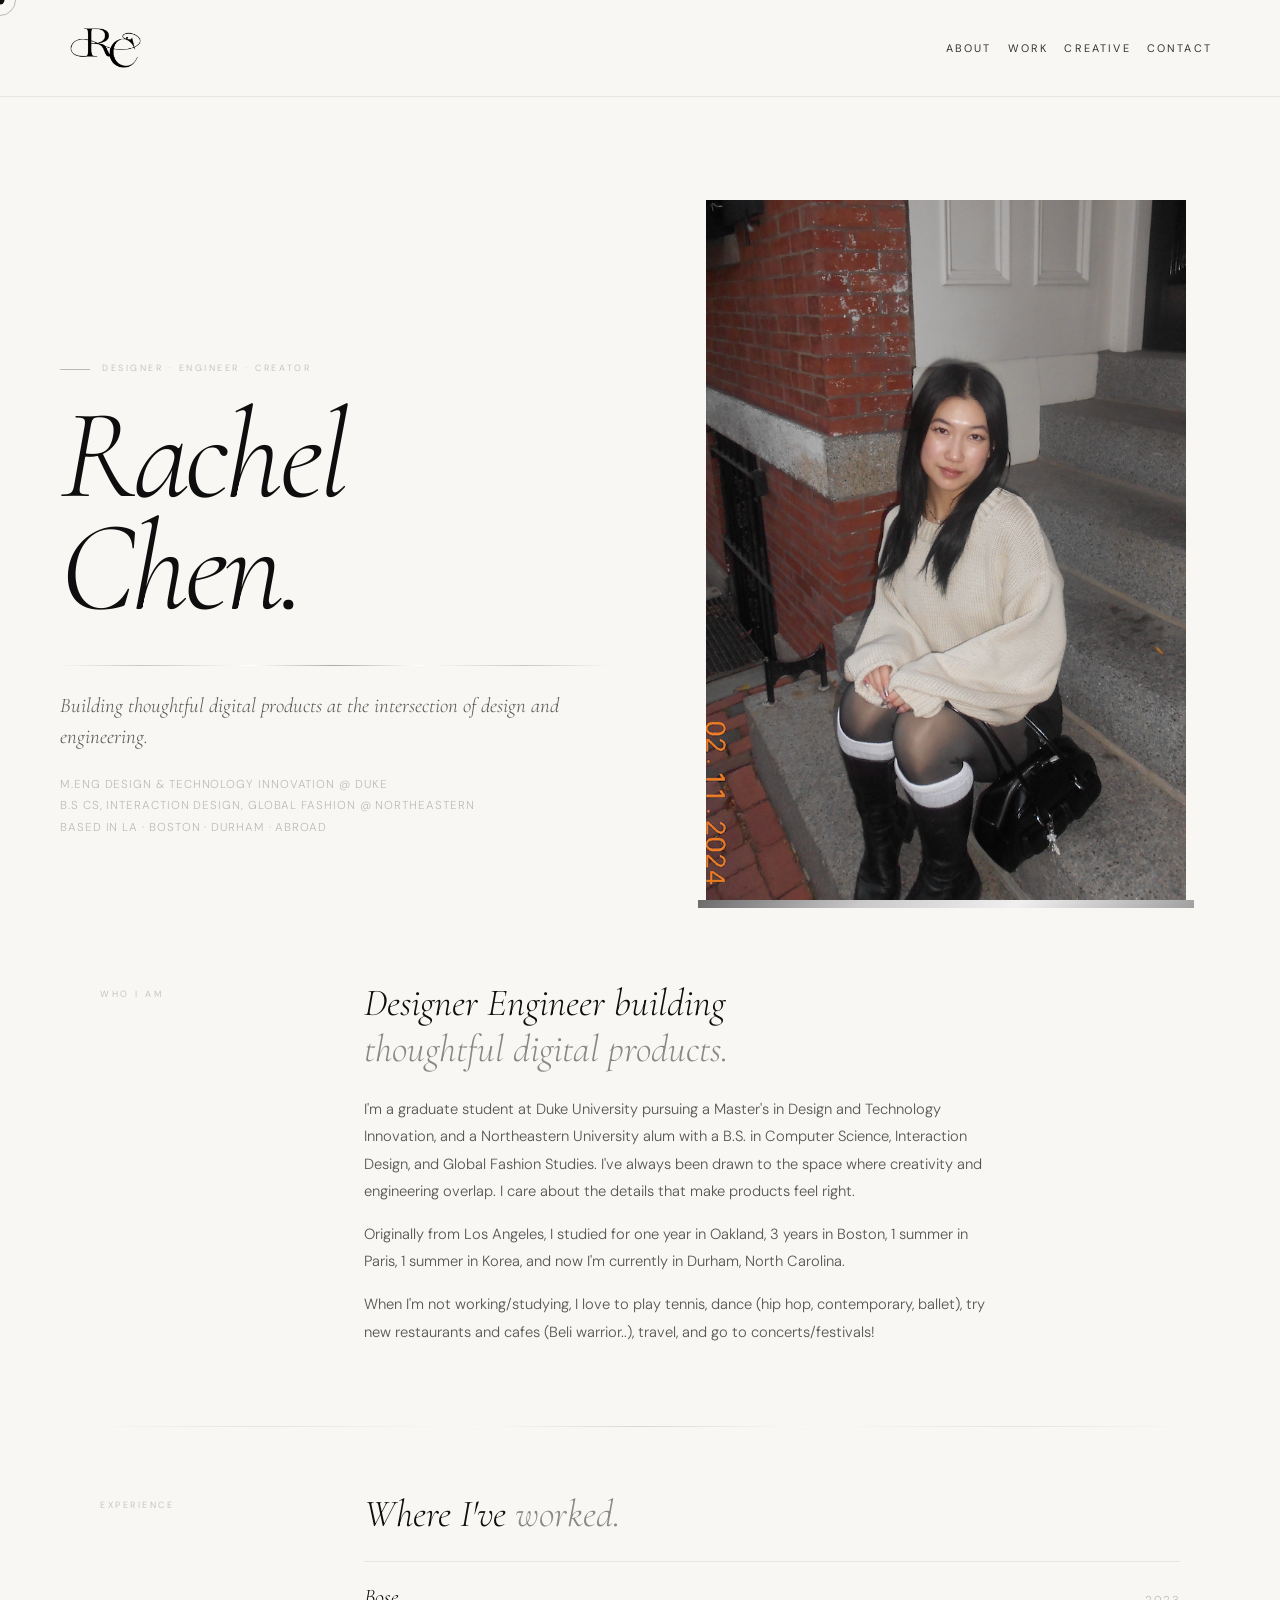
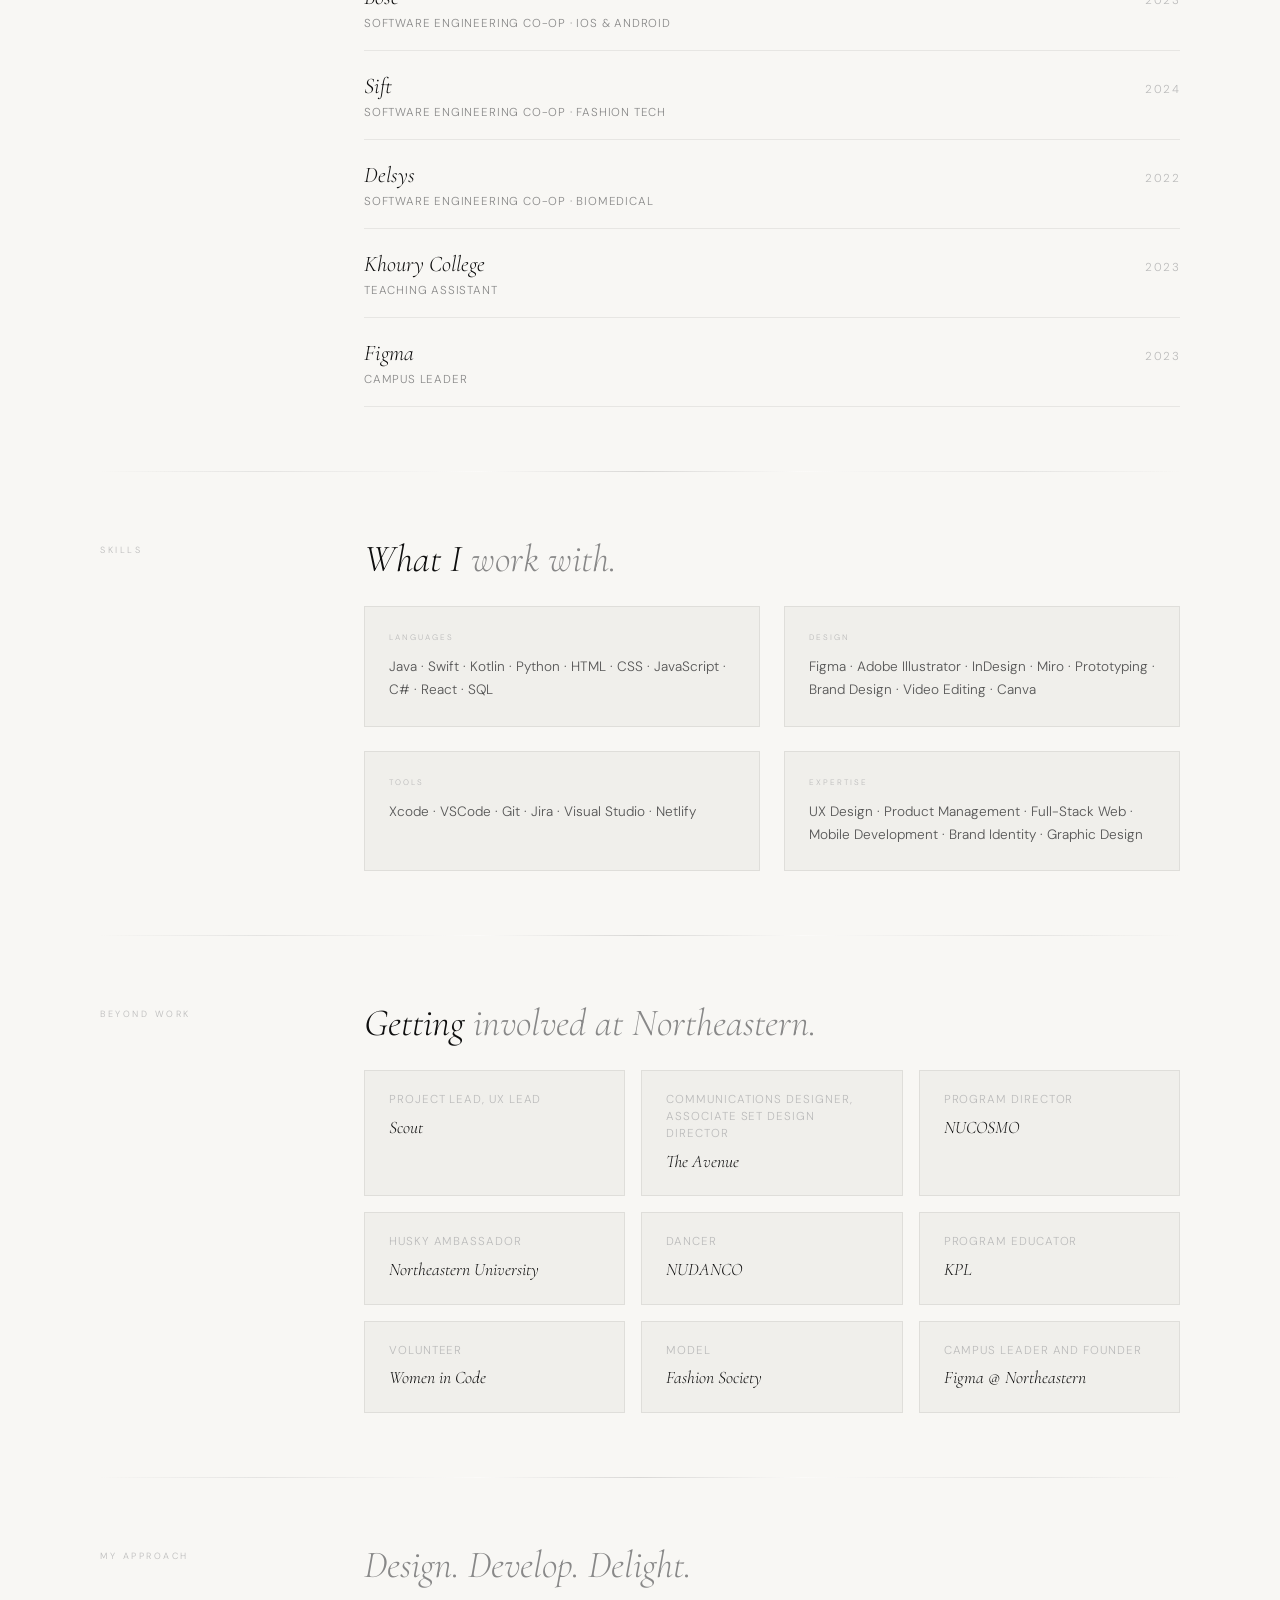
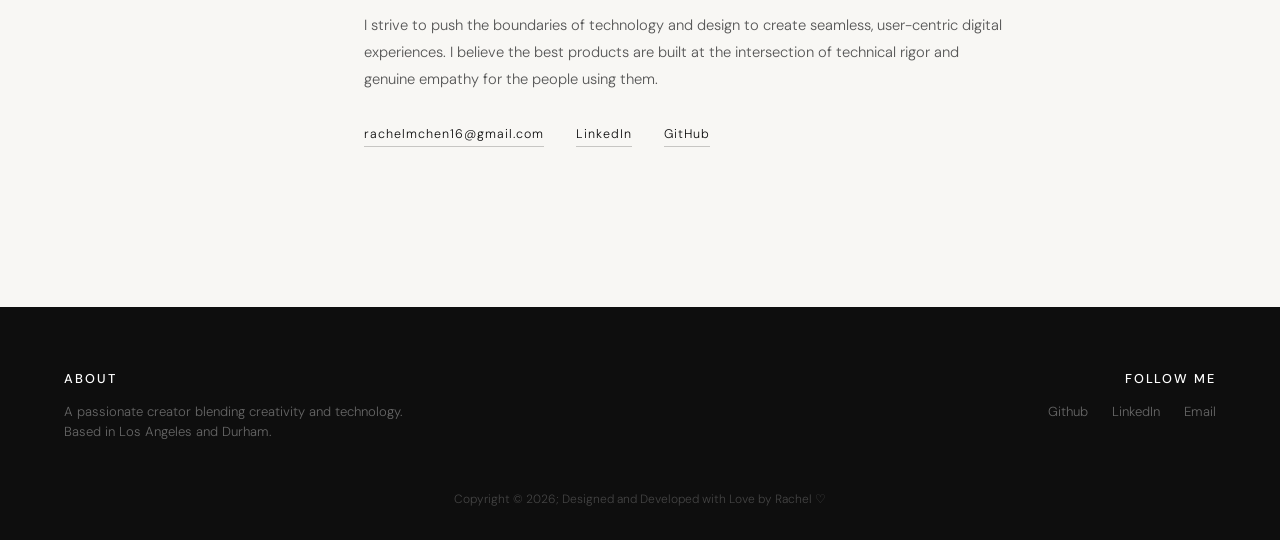
==== about.html @ 23c2a259 "portfolio rebuild - new case study pages, about, creative" ====
<!doctype html>
<html lang="en">
  <head>
    <meta charset="UTF-8" />
    <meta name="viewport" content="width=device-width, initial-scale=1.0" />
    <title>About — Rachel Chen</title>
    <link
      href="https://cdn.jsdelivr.net/npm/bootstrap@5.3.1/dist/css/bootstrap.min.css"
      rel="stylesheet"
    />
    <link rel="preconnect" href="https://fonts.googleapis.com" />
    <link rel="preconnect" href="https://fonts.gstatic.com" crossorigin />
    <link
      href="https://fonts.googleapis.com/css2?family=Cormorant+Garamond:ital,wght@0,300;0,400;0,600;1,300;1,400;1,600&family=DM+Sans:wght@200;300;400&display=swap"
      rel="stylesheet"
    />
    <link rel="stylesheet" href="about.css" />
  </head>
  <body class="about-page">
    <div class="cursor" id="cursor"></div>
    <div class="cursor-ring" id="ring"></div>

    <!-- NAV -->
    <nav class="navbar navbar-expand-lg navbar-light fixed-top" id="mainNav">
      <div class="container nav-container">
        <a class="navbar-brand" href="index.html">
          <img src="assets/LOGO.png" alt="Logo" style="height: 70px" />
        </a>
        <button
          class="navbar-toggler navbar-toggler-right"
          type="button"
          data-bs-toggle="collapse"
          data-bs-target="#navbarResponsive"
          aria-controls="navbarResponsive"
          aria-expanded="false"
          aria-label="Toggle navigation"
        >
          Menu
        </button>
        <div class="collapse navbar-collapse" id="navbarResponsive">
          <ul class="navbar-nav ms-auto">
            <li class="nav-item">
              <a class="nav-link" href="about.html">About</a>
            </li>
            <li class="nav-item">
              <a class="nav-link" href="index.html#work">Work</a>
            </li>
            <li class="nav-item">
              <a class="nav-link" href="creative.html">Creative</a>
            </li>
            <li class="nav-item">
              <a class="nav-link" href="mailto:chen.rachel1@northeastern.edu"
                >Contact</a
              >
            </li>
          </ul>
        </div>
      </div>
    </nav>

    <!-- HERO -->
    <div class="about-hero">
      <div class="about-hero-left">
        <div class="hero-eyebrow">
          <div class="hero-eyebrow-line"></div>
          <span class="hero-eyebrow-text">Designer · Engineer · Creator</span>
        </div>
        <h1 class="about-title">Rachel<br />Chen.</h1>
        <div class="hero-rule"></div>
        <p class="about-tagline">
          Building thoughtful digital products at the intersection of design and
          engineering.
        </p>
        <div class="about-meta">
          <div class="about-meta-item">
            M.Eng Design &amp; Technology Innovation @ Duke
          </div>
          <div class="about-meta-item">
            B.S CS, Interaction Design, Global Fashion @ Northeastern
          </div>
          <div class="about-meta-item">
            Based in LA · Boston · Durham · Abroad
          </div>
        </div>
      </div>

      <div class="about-hero-right">
        <div class="about-photo-wrap">
          <img src="assets/pfp.png" alt="Rachel Chen" />
          <div class="photo-chrome-frame"></div>
        </div>
      </div>
    </div>

    <!-- ABOUT CONTENT -->
    <div class="about-body">
      <!-- WHO I AM -->
      <section class="about-section" id="who">
        <div class="about-section-label">Who I Am</div>
        <div class="about-section-content">
          <h2 class="about-section-title">
            Designer Engineer building<br /><em
              >thoughtful digital products.</em
            >
          </h2>
          <div class="about-text">
            <p>
              I'm a graduate student at Duke University pursuing a Master's in
              Design and Technology Innovation, and a Northeastern University
              alum with a B.S. in Computer Science, Interaction Design, and
              Global Fashion Studies. I've always been drawn to the space
              where creativity and engineering overlap. I care about the details
              that make products feel right.
            </p>
            <p>
              Originally from Los Angeles, I studied for one year in Oakland, 3 years in Boston,
              1 summer in Paris, 1 summer in Korea, and now I'm currently in Durham, North Carolina. 
              
            </p>
              <p>
              When I'm not working/studying, I love to play tennis, dance (hip hop, contemporary, ballet), try 
              new restaurants and cafes (Beli warrior..), travel, and go to concerts/festivals! 
            </p>
          </div>
        </div>
      </section>

      <div class="about-rule"></div>

      <!-- EXPERIENCE -->
      <section class="about-section" id="experience">
        <div class="about-section-label">Experience</div>
        <div class="about-section-content">
          <h2 class="about-section-title">Where I've <em>worked.</em></h2>
          <div class="exp-list">
            <div class="exp-row">
              <div class="exp-left">
                <div class="exp-company">Bose</div>
                <div class="exp-role">
                  Software Engineering Co-op · iOS &amp; Android
                </div>
              </div>
              <div class="exp-year">2023</div>
            </div>
            <div class="exp-row">
              <div class="exp-left">
                <div class="exp-company">Sift</div>
                <div class="exp-role">
                  Software Engineering Co-op · Fashion Tech
                </div>
              </div>
              <div class="exp-year">2024</div>
            </div>
            <div class="exp-row">
              <div class="exp-left">
                <div class="exp-company">Delsys</div>
                <div class="exp-role">
                  Software Engineering Co-op · Biomedical
                </div>
              </div>
              <div class="exp-year">2022</div>
            </div>
            <div class="exp-row">
              <div class="exp-left">
                <div class="exp-company">Khoury College</div>
                <div class="exp-role">Teaching Assistant</div>
              </div>
              <div class="exp-year">2023</div>
            </div>
            <div class="exp-row">
              <div class="exp-left">
                <div class="exp-company">Figma</div>
                <div class="exp-role">Campus Leader</div>
              </div>
              <div class="exp-year">2023</div>
            </div>
          </div>
        </div>
      </section>

      <div class="about-rule"></div>

      <!-- SKILLS -->
      <section class="about-section" id="skills">
        <div class="about-section-label">Skills</div>
        <div class="about-section-content">
          <h2 class="about-section-title">What I <em>work with.</em></h2>
          <div class="skills-grid">
            <div class="skill-group">
              <div class="skill-group-label">Languages</div>
              <div class="skill-list">
                Java · Swift · Kotlin · Python · HTML · CSS · JavaScript · C# ·
                React · SQL  
              </div>
            </div>
            <div class="skill-group">
              <div class="skill-group-label">Design</div>
              <div class="skill-list">
                Figma · Adobe Illustrator · InDesign · Miro · Prototyping ·
                Brand Design · Video Editing · Canva 
              </div>
            </div>
            <div class="skill-group">
              <div class="skill-group-label">Tools</div>
              <div class="skill-list">
                Xcode · VSCode · Git · Jira · Visual Studio · Netlify
              </div>
            </div>
            <div class="skill-group">
              <div class="skill-group-label">Expertise</div>
              <div class="skill-list">
                UX Design · Product Management · Full-Stack Web · Mobile
                Development · Brand Identity · Graphic Design
              </div>
            </div>
          </div>
        </div>
      </section>

      <div class="about-rule"></div>

      <!-- INVOLVEMENT -->
      <section class="about-section" id="involvement">
        <div class="about-section-label">Beyond Work</div>
        <div class="about-section-content">
          <h2 class="about-section-title">Getting <em>involved at Northeastern.</em></h2>
          <div class="involvement-grid">
            <div class="involvement-item">
              <div class="involvement-role">Project Lead, UX Lead</div>
              <div class="involvement-org">Scout</div>
            </div>
            <div class="involvement-item">
              <div class="involvement-role">Communications Designer, Associate Set Design Director</div>
              <div class="involvement-org">The Avenue</div>
            </div>
            <div class="involvement-item">
              <div class="involvement-role">Program Director</div>
              <div class="involvement-org">NUCOSMO</div>
            </div>
            <div class="involvement-item">
              <div class="involvement-role">Husky Ambassador</div>
              <div class="involvement-org">Northeastern University</div>
            </div>
            <div class="involvement-item">
              <div class="involvement-role">Dancer</div>
              <div class="involvement-org">NUDANCO</div>
            </div>
            <div class="involvement-item">
              <div class="involvement-role">Program Educator</div>
              <div class="involvement-org">KPL</div>
            </div>
            <div class="involvement-item">
              <div class="involvement-role">Volunteer</div>
              <div class="involvement-org">Women in Code</div>
            </div>
             <div class="involvement-item">
              <div class="involvement-role">Model</div>
              <div class="involvement-org">Fashion Society</div>
            </div>
            <div class="involvement-item">
              <div class="involvement-role">Campus Leader and Founder</div>
              <div class="involvement-org">Figma @ Northeastern </div>
            </div>
             </div>
             
        </div>
      </section>

      <div class="about-rule"></div>

      <!-- APPROACH -->
      <section class="about-section" id="approach">
        <div class="about-section-label">My Approach</div>
        <div class="about-section-content">
          <h2 class="about-section-title">
            <em>Design. Develop. Delight.</em>
          </h2>
          <div class="about-text">
            <p>
              I strive to push the boundaries of technology and design to create
              seamless, user-centric digital experiences. I believe the best
              products are built at the intersection of technical rigor and
              genuine empathy for the people using them.
            </p>
          </div>
          <div class="contact-strip">
            <a href="rachelmchen16@gmail.com" class="contact-link"
              >rachelmchen16@gmail.com</a
            >
            <a
              href="https://www.linkedin.com/in/rachelchen1016/"
              target="_blank"
              class="contact-link"
              >LinkedIn</a
            >
            <a
              href="https://github.com/rachhel"
              target="_blank"
              class="contact-link"
              >GitHub</a
            >
          </div>
        </div>
      </section>
    </div>

    <!-- FOOTER -->
    <footer
      style="
        background: #0e0e0e;
        color: #ccc;
        font-size: 0.88rem;
        padding: 2rem 0;
      "
    >
      <div style="max-width: 100%; padding: 0 4rem">
        <div
          style="
            display: flex;
            justify-content: space-between;
            align-items: flex-start;
            flex-wrap: wrap;
            gap: 2rem;
            padding-top: 2rem;
          "
        >
          <div>
            <h5
              style="
                color: #fff;
                font-size: 0.8rem;
                letter-spacing: 0.15em;
                text-transform: uppercase;
                margin-bottom: 1rem;
                font-family: &quot;DM Sans&quot;, sans-serif;
              "
            >
              About
            </h5>
            <p
              style="
                font-size: 0.82rem;
                color: #666;
                font-family: &quot;DM Sans&quot;, sans-serif;
                font-weight: 300;
              "
            >
              A passionate creator blending creativity and technology.<br />Based
              in Los Angeles and Durham.
            </p>
          </div>
          <div style="text-align: right">
            <h5
              style="
                color: #fff;
                font-size: 0.8rem;
                letter-spacing: 0.15em;
                text-transform: uppercase;
                margin-bottom: 1rem;
                font-family: &quot;DM Sans&quot;, sans-serif;
              "
            >
              Follow Me
            </h5>
            <div style="display: flex; gap: 1.5rem; justify-content: flex-end">
              <a
                href="https://github.com/rachhel"
                target="_blank"
                style="
                  color: #666;
                  text-decoration: none;
                  font-size: 0.82rem;
                  font-family: &quot;DM Sans&quot;, sans-serif;
                "
                onmouseover="this.style.color = '#ddd'"
                onmouseout="this.style.color = '#666'"
                >Github</a
              >
              <a
                href="https://www.linkedin.com/in/rachelchen1016/"
                target="_blank"
                style="
                  color: #666;
                  text-decoration: none;
                  font-size: 0.82rem;
                  font-family: &quot;DM Sans&quot;, sans-serif;
                "
                onmouseover="this.style.color = '#ddd'"
                onmouseout="this.style.color = '#666'"
                >LinkedIn</a
              >
              <a
                href="mailto:rachelmchen16@gmail.com"
                style="
                  color: #666;
                  text-decoration: none;
                  font-size: 0.82rem;
                  font-family: &quot;DM Sans&quot;, sans-serif;
                "
                onmouseover="this.style.color = '#ddd'"
                onmouseout="this.style.color = '#666'"
                >Email</a
              >
            </div>
          </div>
        </div>
        <div
          style="
            text-align: center;
            margin-top: 2rem;
            font-size: 0.75rem;
            color: #444;
            font-family: &quot;DM Sans&quot;, sans-serif;
          "
        >
          Copyright &copy; 2026; Designed and Developed with Love by Rachel ♡
        </div>
      </div>
    </footer>

    <script src="https://cdn.jsdelivr.net/npm/bootstrap@5.3.1/dist/js/bootstrap.bundle.min.js"></script>
    <script>
      const cursor = document.getElementById("cursor");
      const ring = document.getElementById("ring");
      let mx = 0,
        my = 0,
        rx = 0,
        ry = 0;
      document.addEventListener("mousemove", (e) => {
        mx = e.clientX;
        my = e.clientY;
        cursor.style.left = mx + "px";
        cursor.style.top = my + "px";
      });
      (function loop() {
        rx += (mx - rx) * 0.1;
        ry += (my - ry) * 0.1;
        ring.style.left = rx + "px";
        ring.style.top = ry + "px";
        requestAnimationFrame(loop);
      })();
    </script>
  </body>
</html>
---- about.css ----
/* ── BASE ── */
* { cursor: none; }

body.about-page {
  overflow-x: clip;
  overflow-y: auto;
  margin: 0; padding: 0;
  background: #f8f7f4;
  font-family: 'DM Sans', sans-serif;
  font-weight: 300;
  color: #0e0e0e;
}

:root {
  --bg: #f8f7f4;
  --bg-dark: #f0efeb;
  --ink: #0e0e0e;
  --muted: #888;
  --light: #bbb;
  --chrome: linear-gradient(90deg, transparent, #c8c8c8 15%, #fff 35%, #aaa 50%, #fff 65%, #c8c8c8 85%, transparent);
}

.cursor { position:fixed; width:9px; height:9px; border-radius:50%; background:#0e0e0e; pointer-events:none; z-index:9999; transform:translate(-50%,-50%); transition:width .2s,height .2s; }
.cursor-ring { position:fixed; width:32px; height:32px; border-radius:50%; border:1px solid rgba(0,0,0,0.25); pointer-events:none; z-index:9998; transform:translate(-50%,-50%); transition:width .3s,height .3s; }

/* navbar */
.navbar { position:fixed; top:0; width:100%; z-index:1030; background:rgba(248,247,244,0.94); backdrop-filter:blur(10px); -webkit-backdrop-filter:blur(10px); border-bottom:0.5px solid rgba(0,0,0,0.07); box-shadow:none; }
.navbar-brand img { height:70px; transition:transform 0.3s; }
.navbar-brand:hover img { transform:scale(1.04); }
.navbar-nav .nav-link { font-family:'DM Sans',sans-serif; font-size:0.68rem; font-weight:400; color:#333; padding:0.5rem 1.4rem; text-transform:uppercase; letter-spacing:0.2em; transition:color 0.3s; border-bottom:none !important; }
.navbar-nav .nav-link:hover { color:#888; }
.navbar-toggler { border:none; }
.nav-container { max-width:100% !important; padding-left:60px !important; padding-right:60px !important; }

/* ── HERO ── */
.about-hero {
  min-height: 100vh;
  display: grid;
  grid-template-columns: 1fr 1fr;
  align-items: end;
  padding: 120px 60px 0;
  background: var(--bg);
  gap: 4rem;
}

.about-hero-left {
  display: flex;
  flex-direction: column;
  justify-content: flex-end;
  padding-bottom: 4rem;
}

.hero-eyebrow { display:flex; align-items:center; gap:12px; margin-bottom:1.5rem; }
.hero-eyebrow-line { width:30px; height:0.5px; background:var(--light); }
.hero-eyebrow-text { font-size:9px; letter-spacing:0.28em; text-transform:uppercase; color:var(--light); }

.about-title {
  font-family: 'Cormorant Garamond', serif;
  font-size: clamp(4rem, 10vw, 9rem);
  font-weight: 300;
  font-style: italic;
  letter-spacing: -0.03em;
  line-height: 0.88;
  color: #0e0e0e;
  margin-bottom: 0;
}

.hero-rule { height:1px; background:var(--chrome); margin:2.5rem 0 1.5rem; }

.about-tagline {
  font-family: 'Cormorant Garamond', serif;
  font-size: clamp(1rem, 1.8vw, 1.3rem);
  font-style: italic;
  font-weight: 300;
  color: #555;
  line-height: 1.5;
  margin-bottom: 1.5rem;
}

.about-meta { display:flex; flex-direction:column; gap:4px; }
.about-meta-item { font-size:0.72rem; letter-spacing:0.08em; text-transform:uppercase; color:var(--light); }

/* photo */
.about-hero-right {
  display: flex;
  align-items: flex-end;
  justify-content: center;
  padding-bottom: 0;
}

.about-photo-wrap {
  position: relative;
  display: inline-block;
}

.about-photo-wrap img {
  width: 100%;
  max-width: 480px;
  height: auto;
  display: block;
  filter: grayscale(15%) contrast(1.02);
}

/* chrome frame around photo */
.photo-chrome-frame {
  position: absolute;
  inset: -8px;
  background: linear-gradient(135deg, #d0d0d0 0%, #f8f8f8 18%, #909090 30%, #e8e8e8 45%, #686868 58%, #c8c8c8 72%, #f0f0f0 85%, #a0a0a0 100%);
  z-index: -1;
}

/* ── BODY ── */
.about-body {
  padding: 5rem 60px 6rem;
  max-width: 1200px;
  margin: 0 auto;
}

.about-section {
  display: grid;
  grid-template-columns: 200px 1fr;
  gap: 4rem;
  margin-bottom: 4rem;
  align-items: start;
}

.about-section-label {
  font-size: 9px;
  letter-spacing: 0.28em;
  text-transform: uppercase;
  color: var(--light);
  padding-top: 0.5rem;
  position: sticky;
  top: 90px;
}

.about-section-title {
  font-family: 'Cormorant Garamond', serif;
  font-size: clamp(1.8rem, 3vw, 2.6rem);
  font-weight: 300;
  font-style: italic;
  color: var(--ink);
  line-height: 1.2;
  margin-bottom: 1.5rem;
}
.about-section-title em { color: #888; font-style: italic; }

.about-text { font-size:0.92rem; line-height:1.85; color:#555; max-width:640px; }
.about-text p + p { margin-top:1rem; }

.about-rule {
  height: 1px;
  background: var(--chrome);
  margin: 0 0 4rem;
  opacity: 0.4;
}

/* experience list */
.exp-list { display:flex; flex-direction:column; gap:0; }
.exp-row {
  display: flex;
  justify-content: space-between;
  align-items: baseline;
  padding: 1.1rem 0;
  border-bottom: 0.5px solid rgba(0,0,0,0.07);
}
.exp-row:first-child { border-top: 0.5px solid rgba(0,0,0,0.07); }
.exp-company {
  font-family: 'Cormorant Garamond', serif;
  font-size: 1.4rem;
  font-style: italic;
  font-weight: 300;
  color: var(--ink);
}
.exp-role { font-size:0.72rem; letter-spacing:0.07em; color:var(--muted); margin-top:2px; text-transform:uppercase; }
.exp-year { font-size:0.72rem; letter-spacing:0.12em; color:var(--light); }

/* skills */
.skills-grid { display:grid; grid-template-columns:1fr 1fr; gap:1.5rem; }
.skill-group { padding:1.5rem; background:var(--bg-dark); border:0.5px solid rgba(0,0,0,0.07); }
.skill-group-label { font-size:8px; letter-spacing:0.25em; text-transform:uppercase; color:var(--light); margin-bottom:0.75rem; }
.skill-list { font-size:0.85rem; color:#555; line-height:1.7; }

/* involvement */
.involvement-grid { display:grid; grid-template-columns:repeat(3,1fr); gap:1rem; }
.involvement-item { padding:1.25rem 1.5rem; background:var(--bg-dark); border:0.5px solid rgba(0,0,0,0.07); }
.involvement-role { font-size:0.72rem; letter-spacing:0.08em; text-transform:uppercase; color:var(--light); margin-bottom:0.4rem; }
.involvement-org { font-family:'Cormorant Garamond',serif; font-size:1.1rem; font-style:italic; color:var(--ink); }

/* contact strip */
.contact-strip { display:flex; gap:2rem; margin-top:2rem; flex-wrap:wrap; }
.contact-link { font-size:0.78rem; letter-spacing:0.08em; color:var(--ink); text-decoration:none; border-bottom:0.5px solid rgba(0,0,0,0.2); padding-bottom:2px; transition:border-color 0.2s, color 0.2s; }
.contact-link:hover { border-color:var(--ink); }

/* responsive */
@media (max-width: 768px) {
  .about-hero { grid-template-columns:1fr; padding:100px 24px 0; }
  .about-hero-right { display:none; }
  .about-body { padding:3rem 24px 4rem; }
  .about-section { grid-template-columns:1fr; gap:1.5rem; }
  .about-section-label { position:static; }
  .skills-grid { grid-template-columns:1fr; }
  .involvement-grid { grid-template-columns:1fr 1fr; }
}
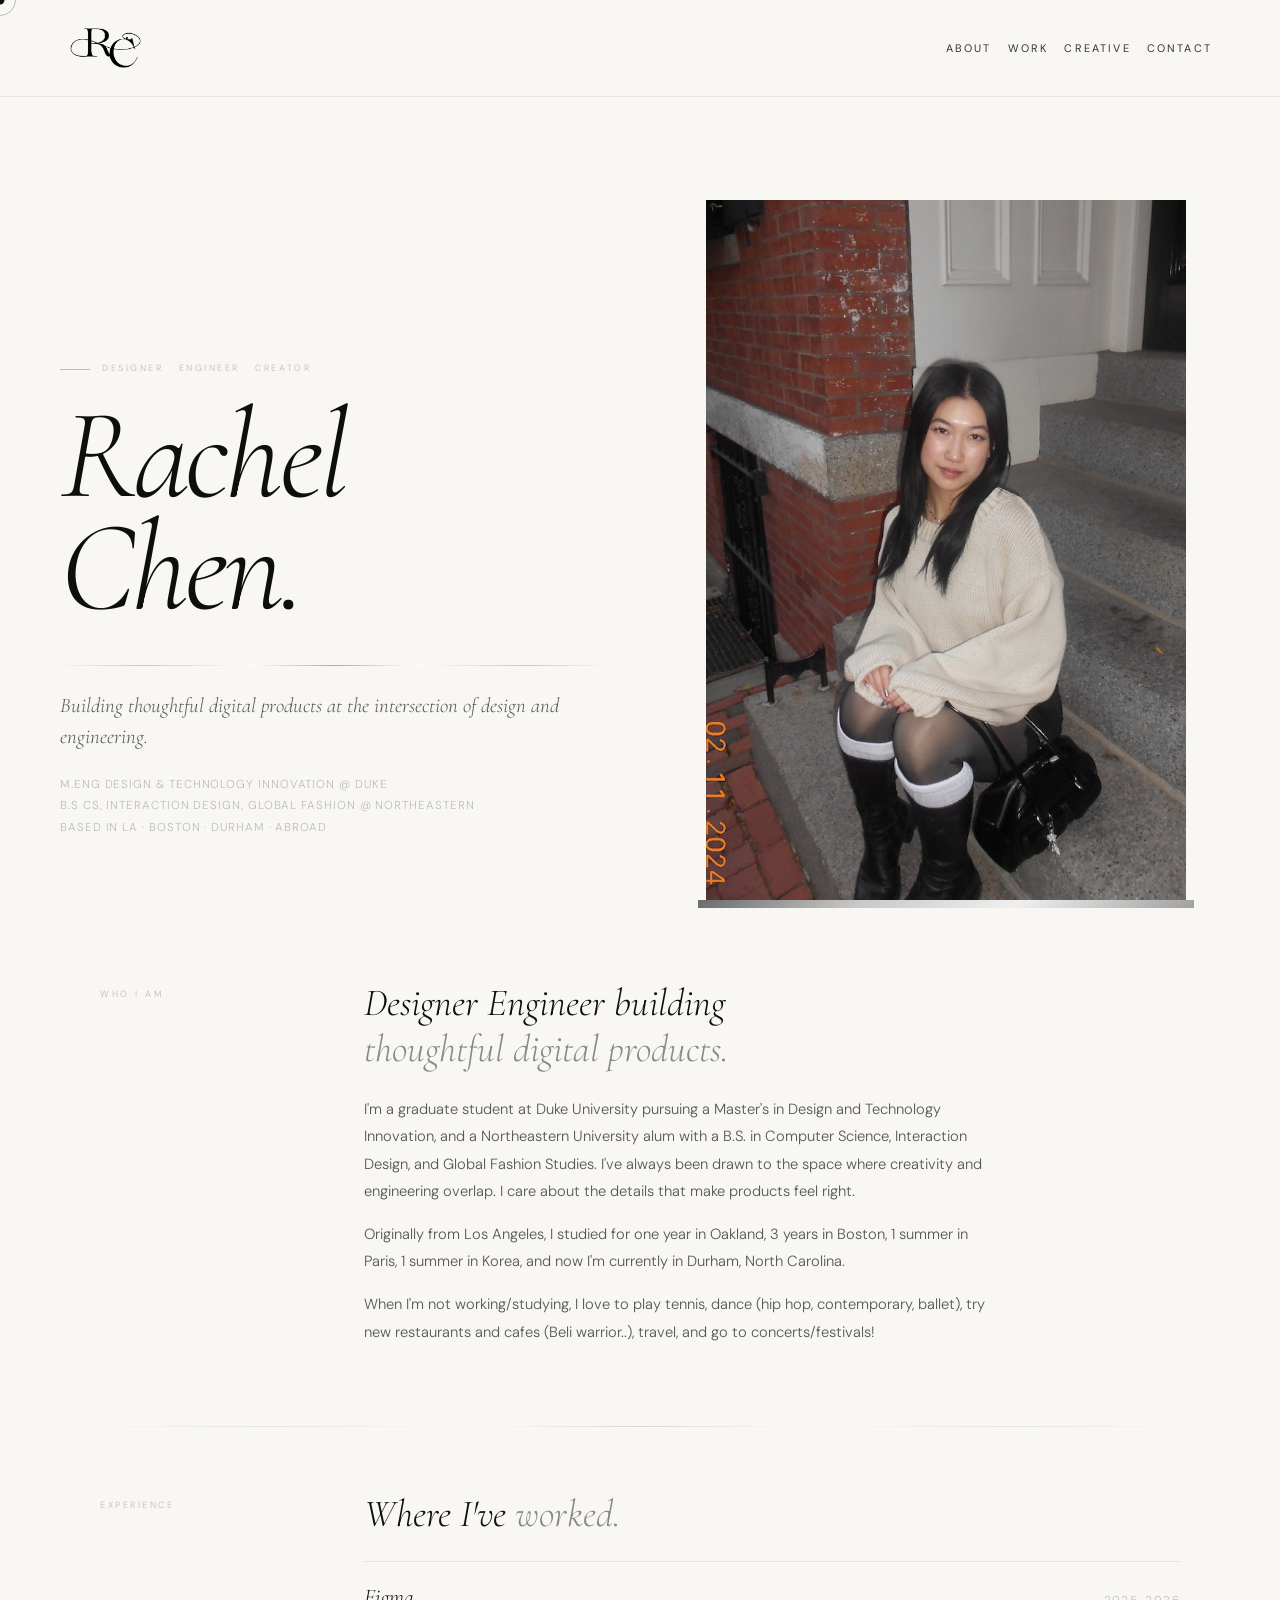
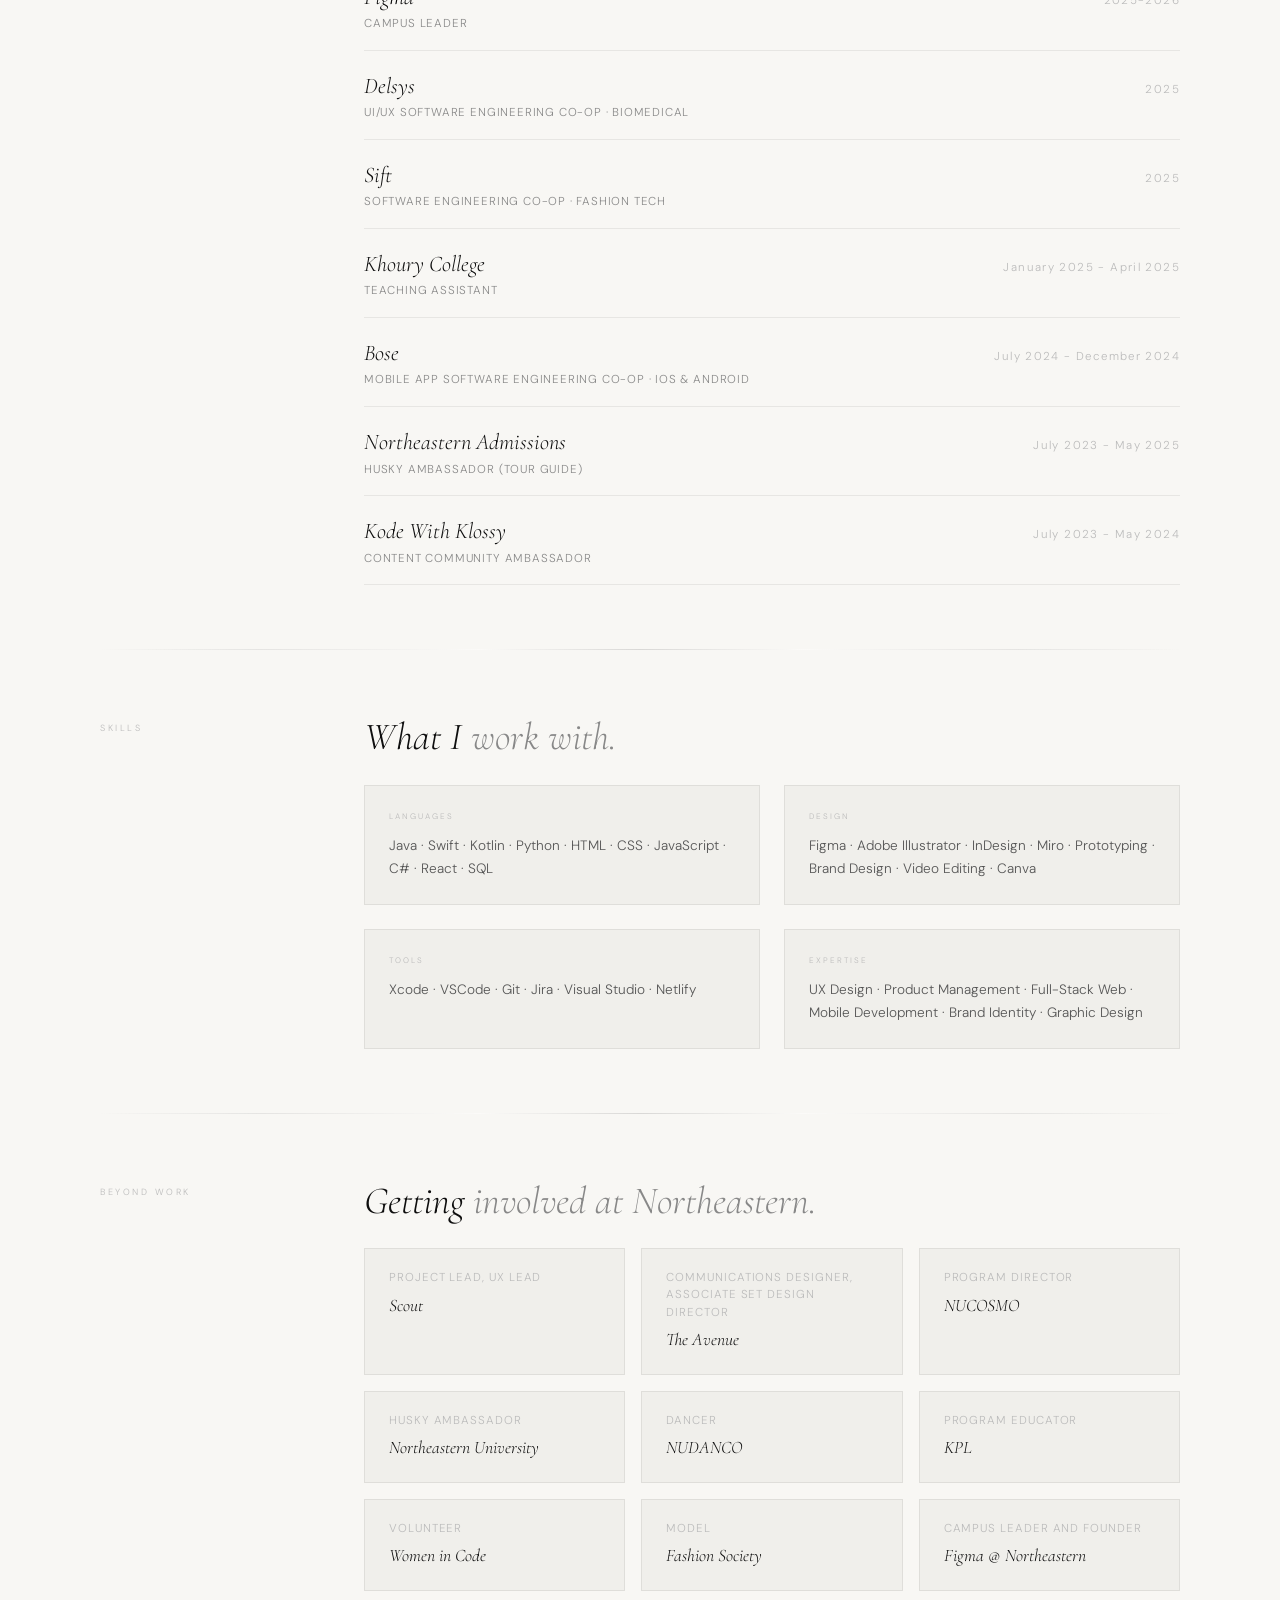
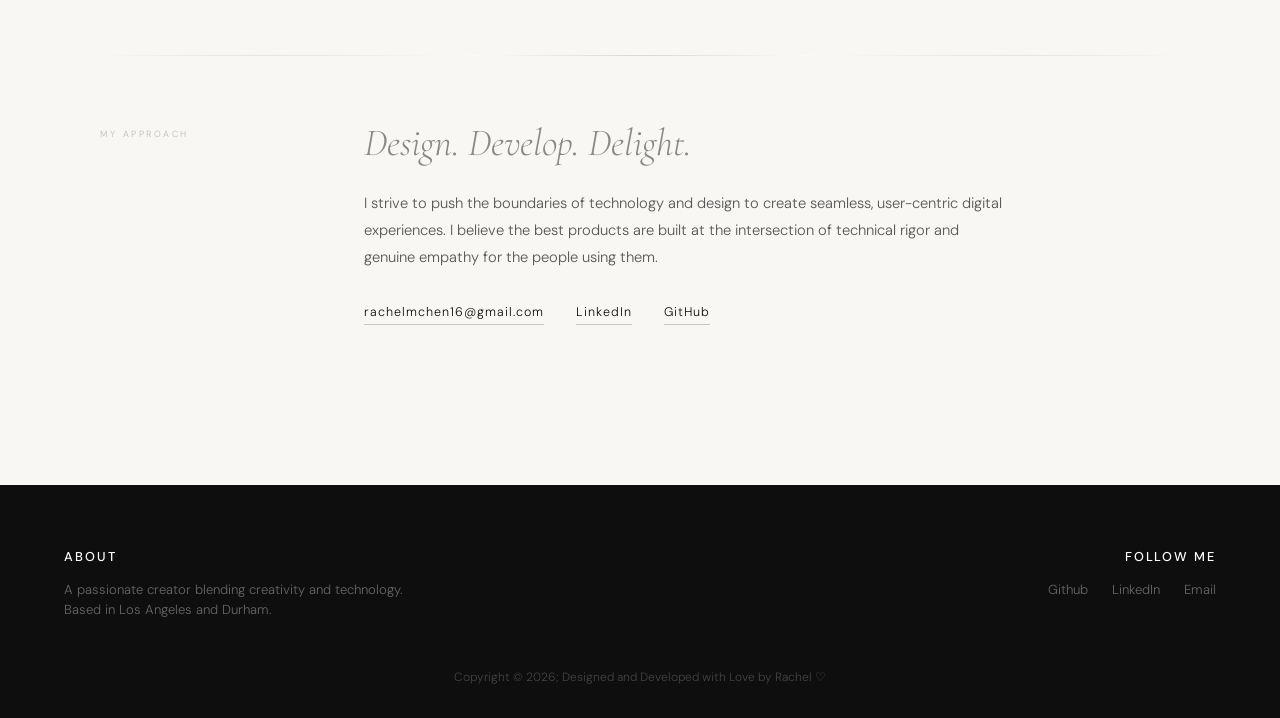
==== commit 3a341eed: "adding to about" ====
--- a/about.html
+++ b/about.html
@@ -15,7 +15,8 @@
       rel="stylesheet"
     />
     <link rel="stylesheet" href="about.css" />
-  </head>
+    <script src="https://cdn.databuddy.cc/databuddy.js" data-client-id="a6add130-9444-4508-9e3d-d8cf5b29bb50" data-track-web-vitals="true" data-track-errors="true" crossorigin="anonymous" async></script>
+</head>
   <body class="about-page">
     <div class="cursor" id="cursor"></div>
     <div class="cursor-ring" id="ring"></div>
@@ -133,14 +134,21 @@
         <div class="about-section-content">
           <h2 class="about-section-title">Where I've <em>worked.</em></h2>
           <div class="exp-list">
-            <div class="exp-row">
-              <div class="exp-left">
-                <div class="exp-company">Bose</div>
+               <div class="exp-row">
+              <div class="exp-left">
+                <div class="exp-company">Figma</div>
+                <div class="exp-role">Campus Leader</div>
+              </div>
+              <div class="exp-year">2025-2026</div>
+            </div>
+              <div class="exp-row">
+              <div class="exp-left">
+                <div class="exp-company">Delsys</div>
                 <div class="exp-role">
-                  Software Engineering Co-op · iOS &amp; Android
+                  UI/UX Software Engineering Co-op · Biomedical
                 </div>
               </div>
-              <div class="exp-year">2023</div>
+              <div class="exp-year">2025</div>
             </div>
             <div class="exp-row">
               <div class="exp-left">
@@ -149,31 +157,44 @@
                   Software Engineering Co-op · Fashion Tech
                 </div>
               </div>
-              <div class="exp-year">2024</div>
-            </div>
-            <div class="exp-row">
-              <div class="exp-left">
-                <div class="exp-company">Delsys</div>
-                <div class="exp-role">
-                  Software Engineering Co-op · Biomedical
-                </div>
-              </div>
-              <div class="exp-year">2022</div>
-            </div>
+              <div class="exp-year">2025</div>
+            </div>
+          
             <div class="exp-row">
               <div class="exp-left">
                 <div class="exp-company">Khoury College</div>
                 <div class="exp-role">Teaching Assistant</div>
               </div>
-              <div class="exp-year">2023</div>
-            </div>
-            <div class="exp-row">
-              <div class="exp-left">
-                <div class="exp-company">Figma</div>
-                <div class="exp-role">Campus Leader</div>
-              </div>
-              <div class="exp-year">2023</div>
-            </div>
+              <div class="exp-year">January 2025 - April 2025</div>
+            </div>
+             <div class="exp-row">
+              <div class="exp-left">
+                <div class="exp-company">Bose</div>
+                <div class="exp-role">
+                  Mobile App Software Engineering Co-op · iOS &amp; Android
+                </div>
+              </div>
+              <div class="exp-year"> July 2024 - December 2024</div>
+            </div>
+              <div class="exp-row">
+              <div class="exp-left">
+                <div class="exp-company">Northeastern Admissions</div>
+                <div class="exp-role">
+                  Husky Ambassador (Tour Guide) 
+                </div>
+              </div>
+              <div class="exp-year"> July 2023 - May 2025</div>
+            </div>
+             <div class="exp-row">
+              <div class="exp-left">
+                <div class="exp-company">Kode With Klossy</div>
+                <div class="exp-role">
+                  Content Community Ambassador 
+                </div>
+              </div>
+              <div class="exp-year"> July 2023 - May 2024</div>
+            </div>
+         
           </div>
         </div>
       </section>
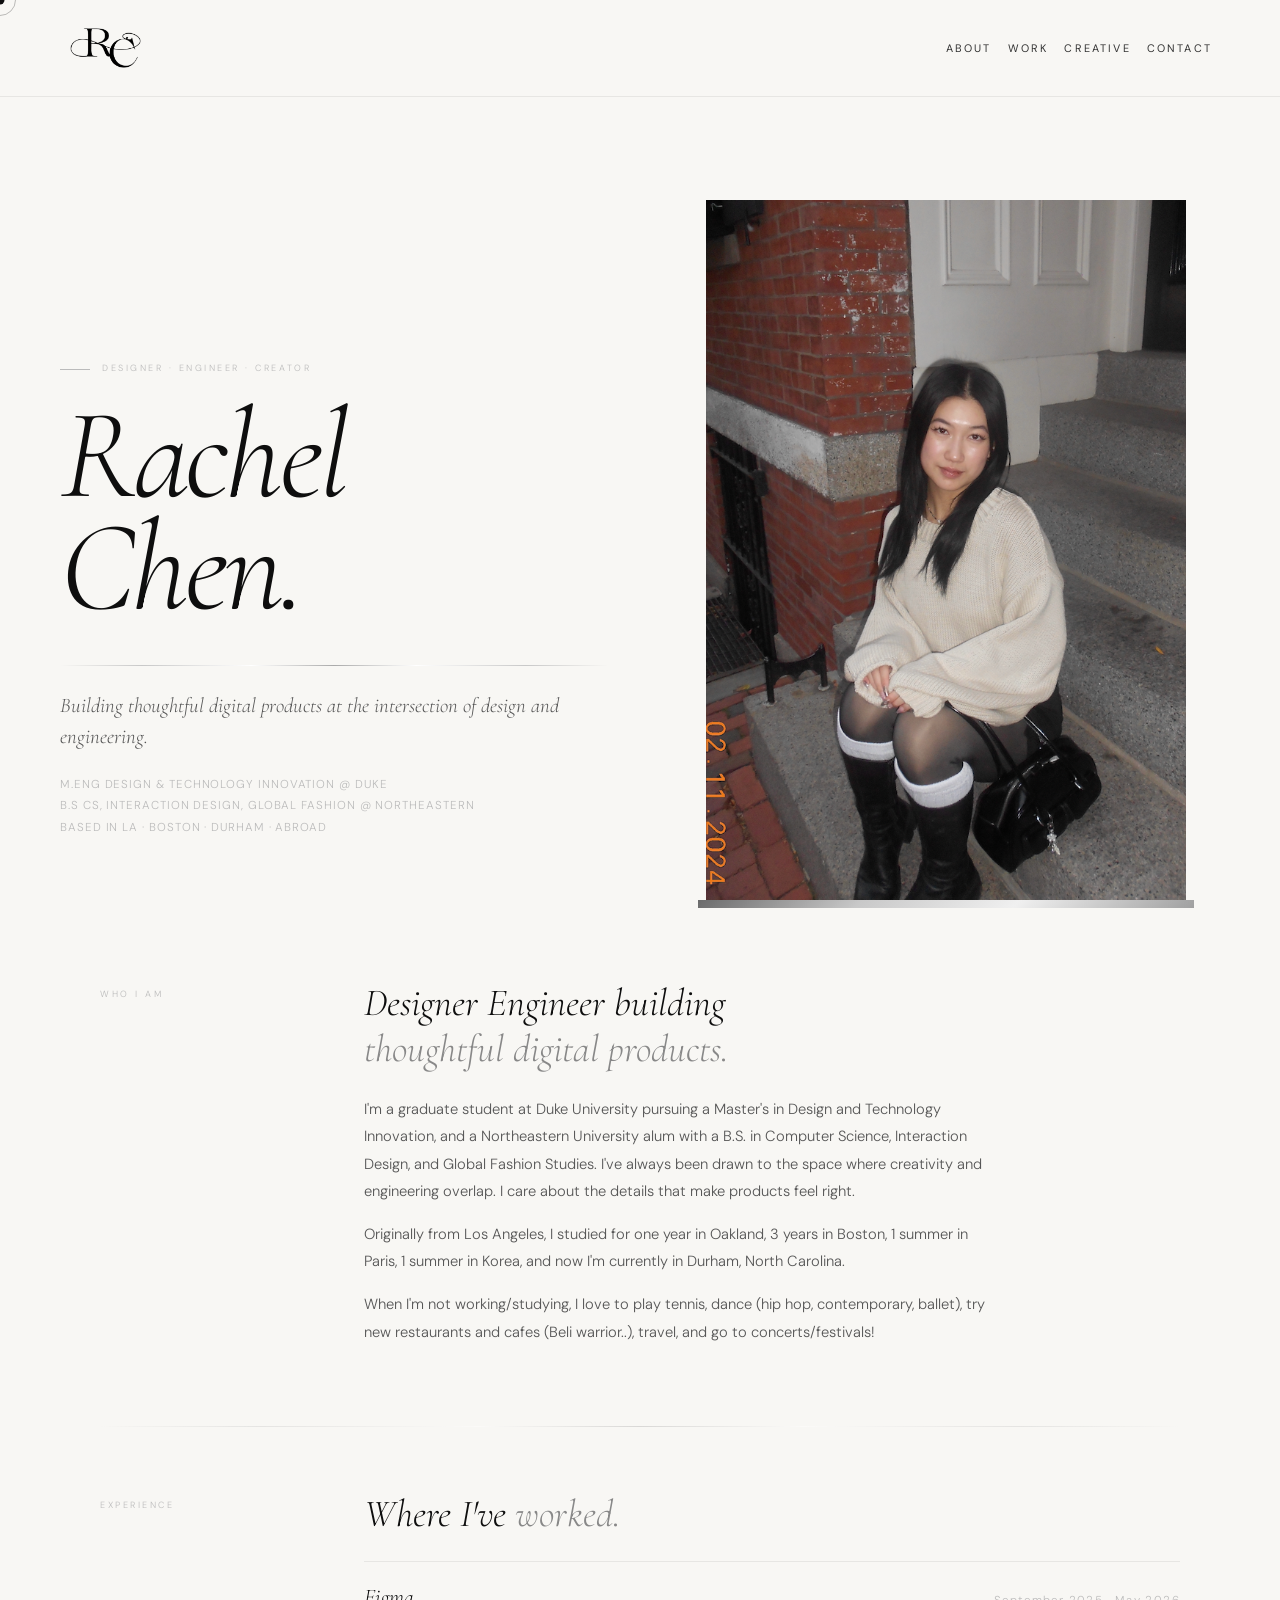
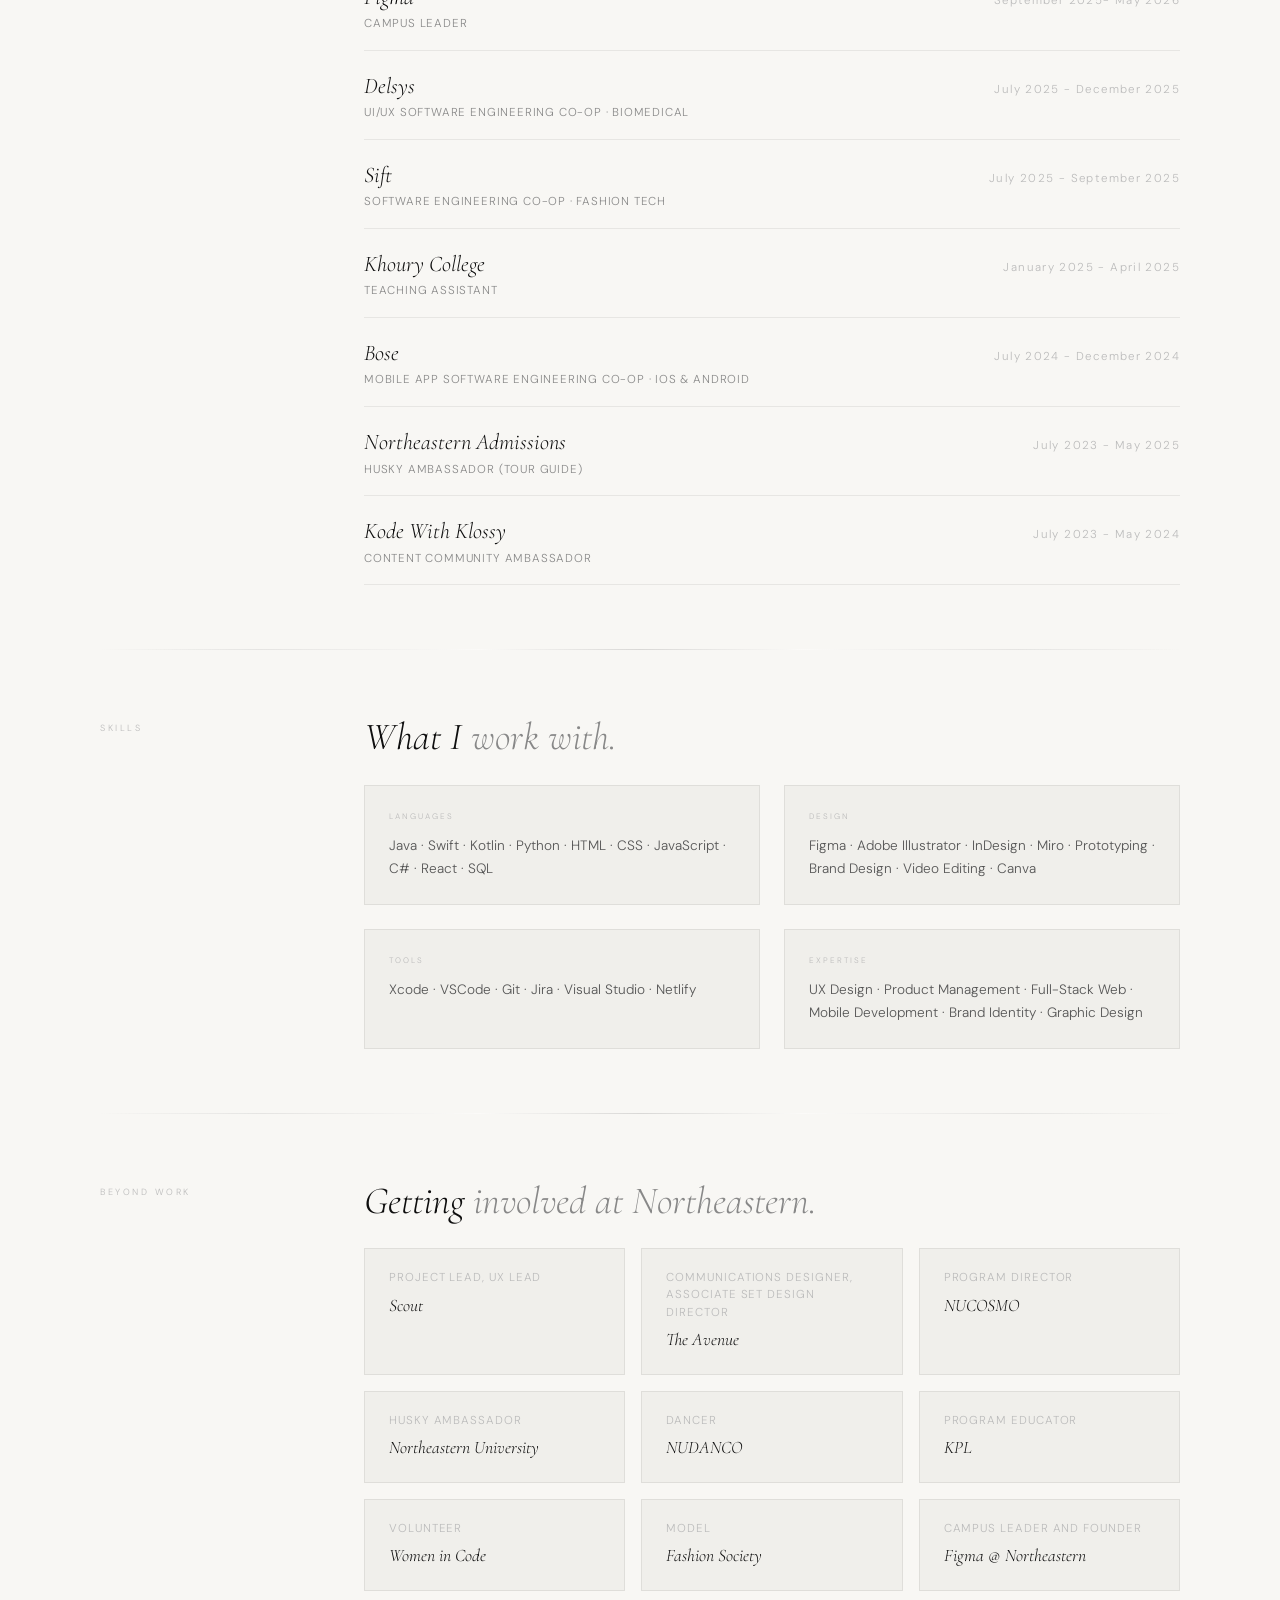
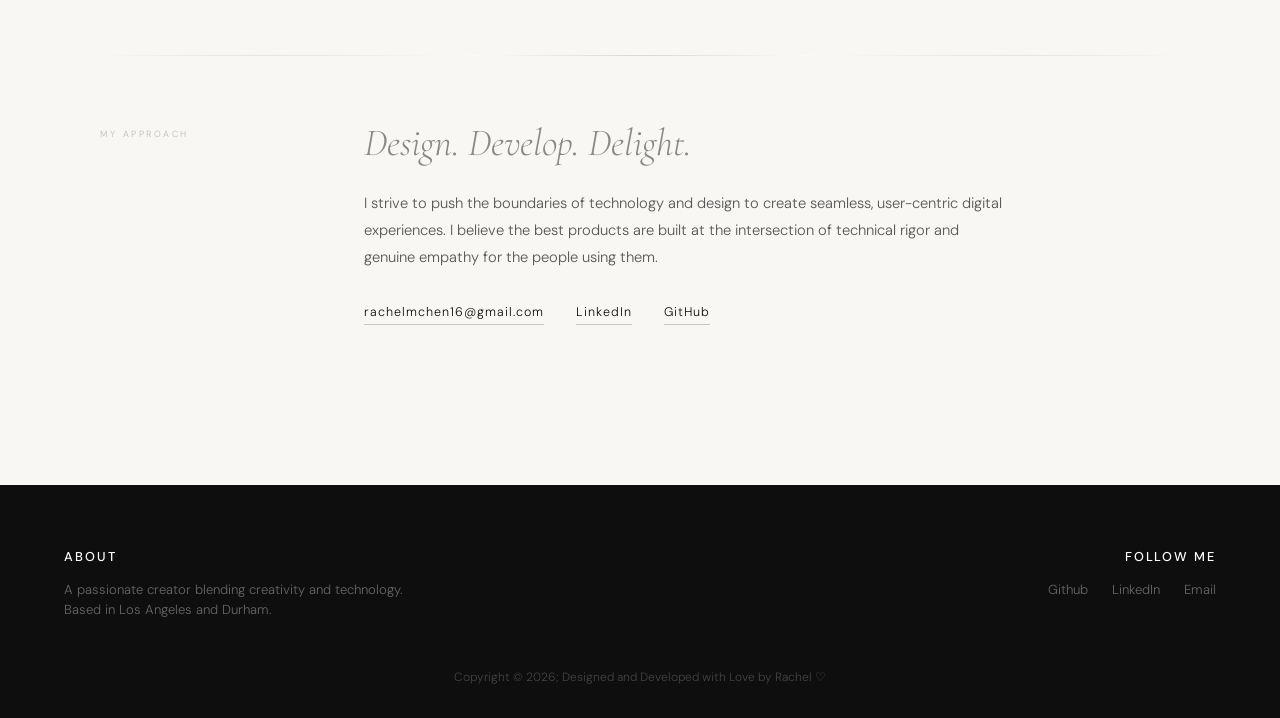
==== commit a528e08e: "add dates" ====
--- a/about.html
+++ b/about.html
@@ -139,7 +139,7 @@
                 <div class="exp-company">Figma</div>
                 <div class="exp-role">Campus Leader</div>
               </div>
-              <div class="exp-year">2025-2026</div>
+              <div class="exp-year">September 2025- May 2026</div>
             </div>
               <div class="exp-row">
               <div class="exp-left">
@@ -148,7 +148,7 @@
                   UI/UX Software Engineering Co-op · Biomedical
                 </div>
               </div>
-              <div class="exp-year">2025</div>
+              <div class="exp-year">July 2025 - December 2025</div>
             </div>
             <div class="exp-row">
               <div class="exp-left">
@@ -157,7 +157,7 @@
                   Software Engineering Co-op · Fashion Tech
                 </div>
               </div>
-              <div class="exp-year">2025</div>
+              <div class="exp-year">July 2025 - September 2025</div>
             </div>
           
             <div class="exp-row">
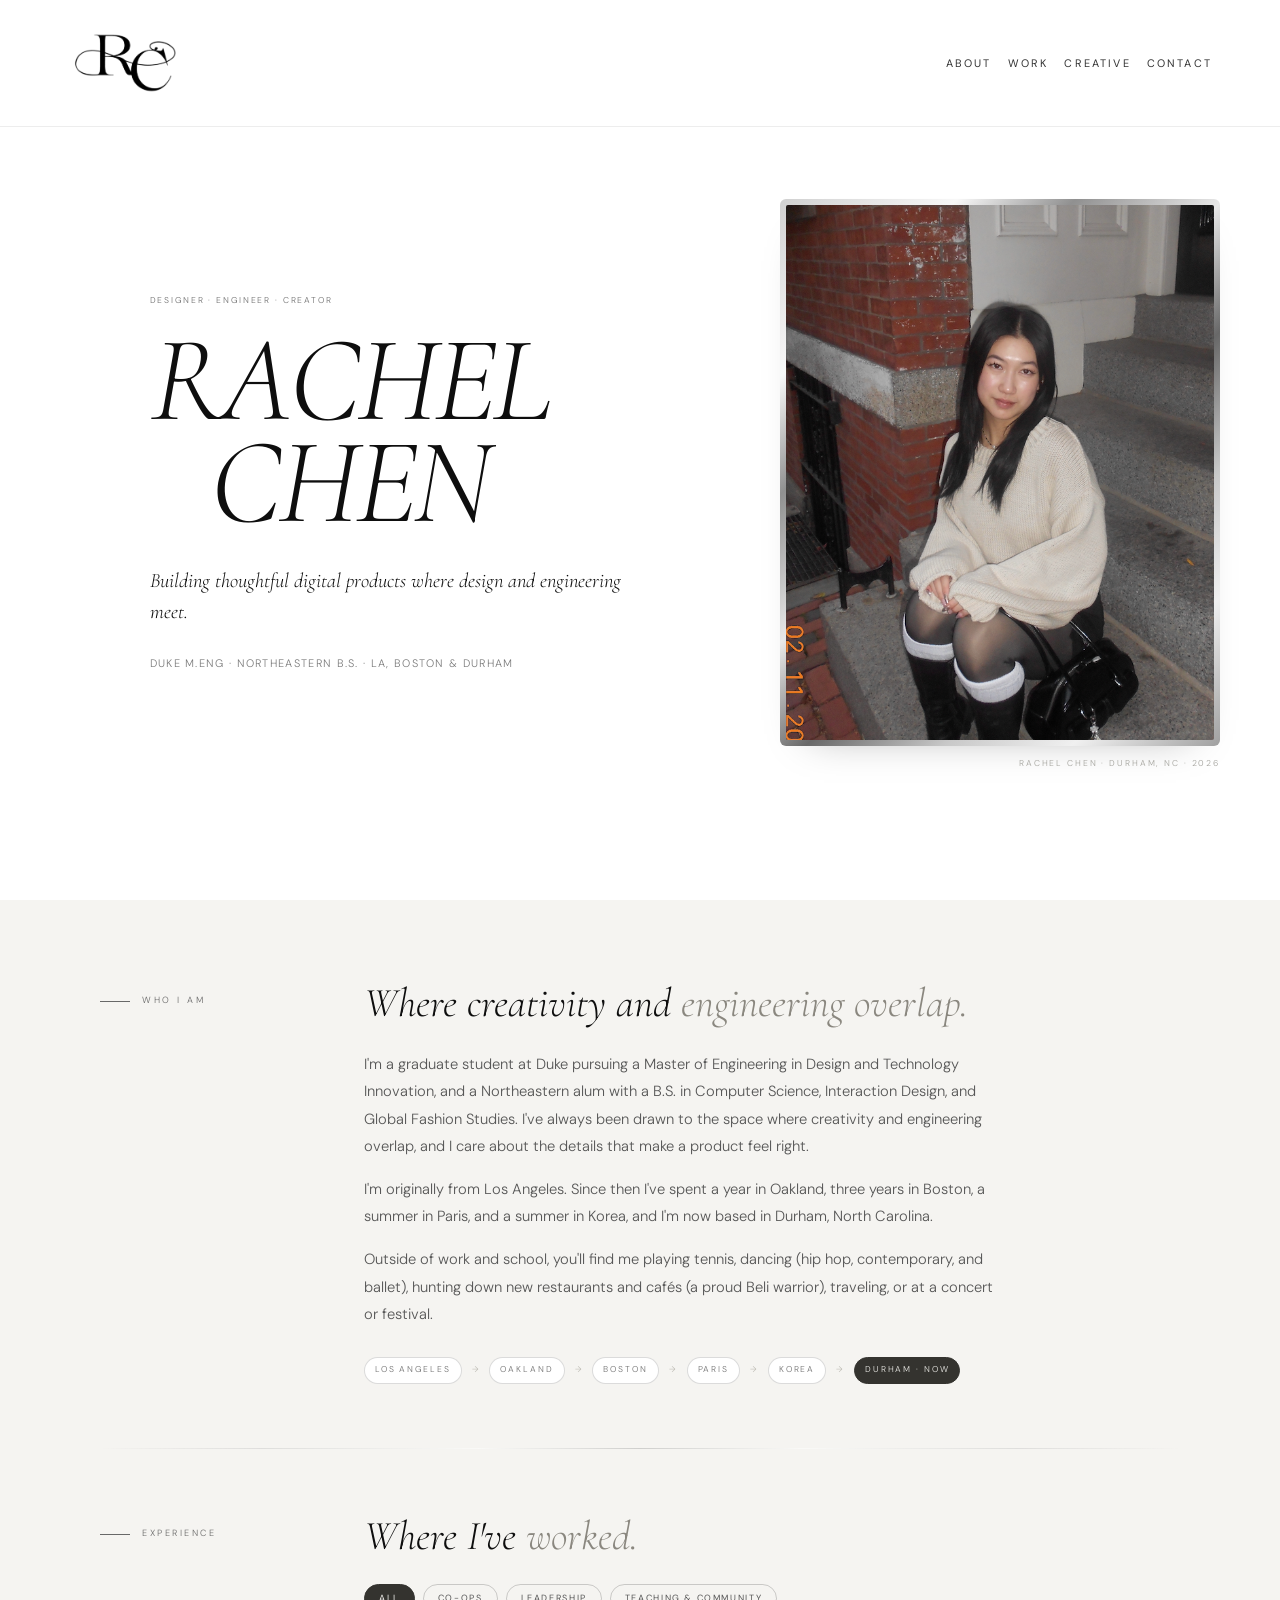
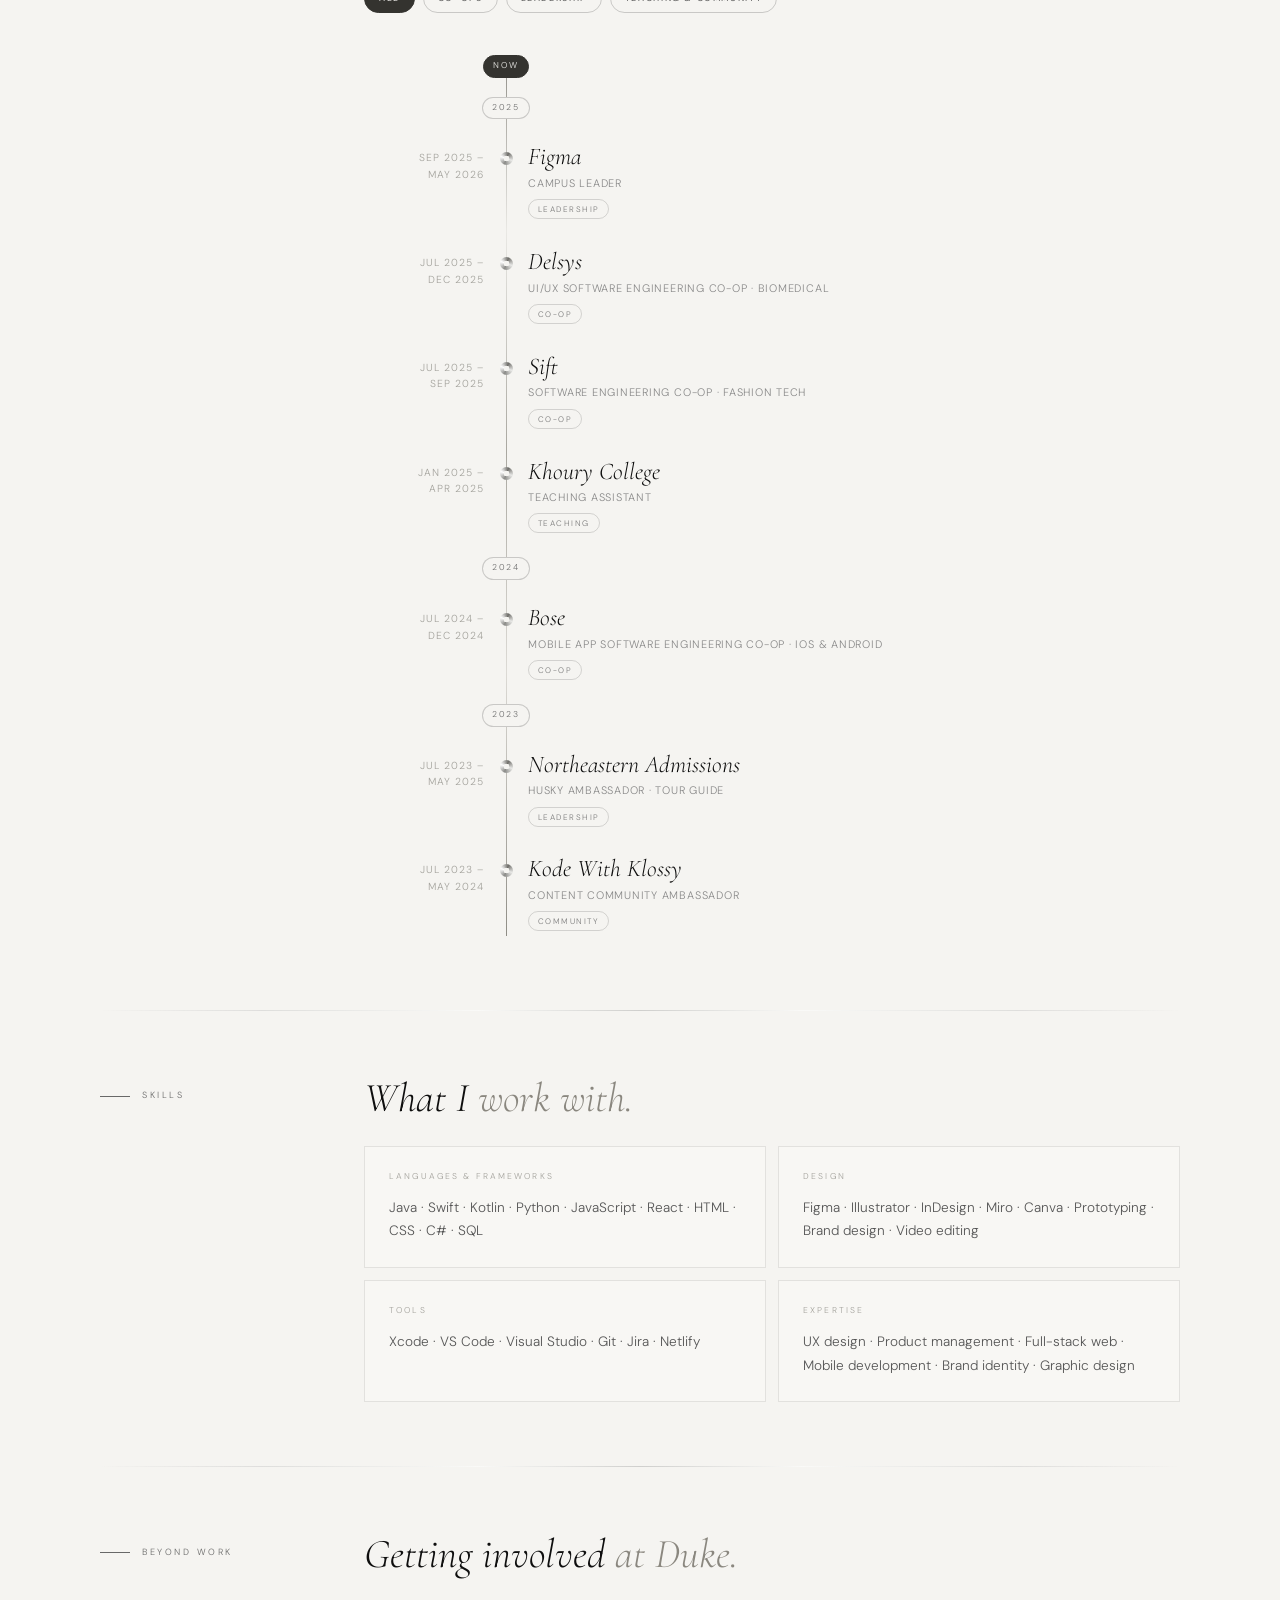
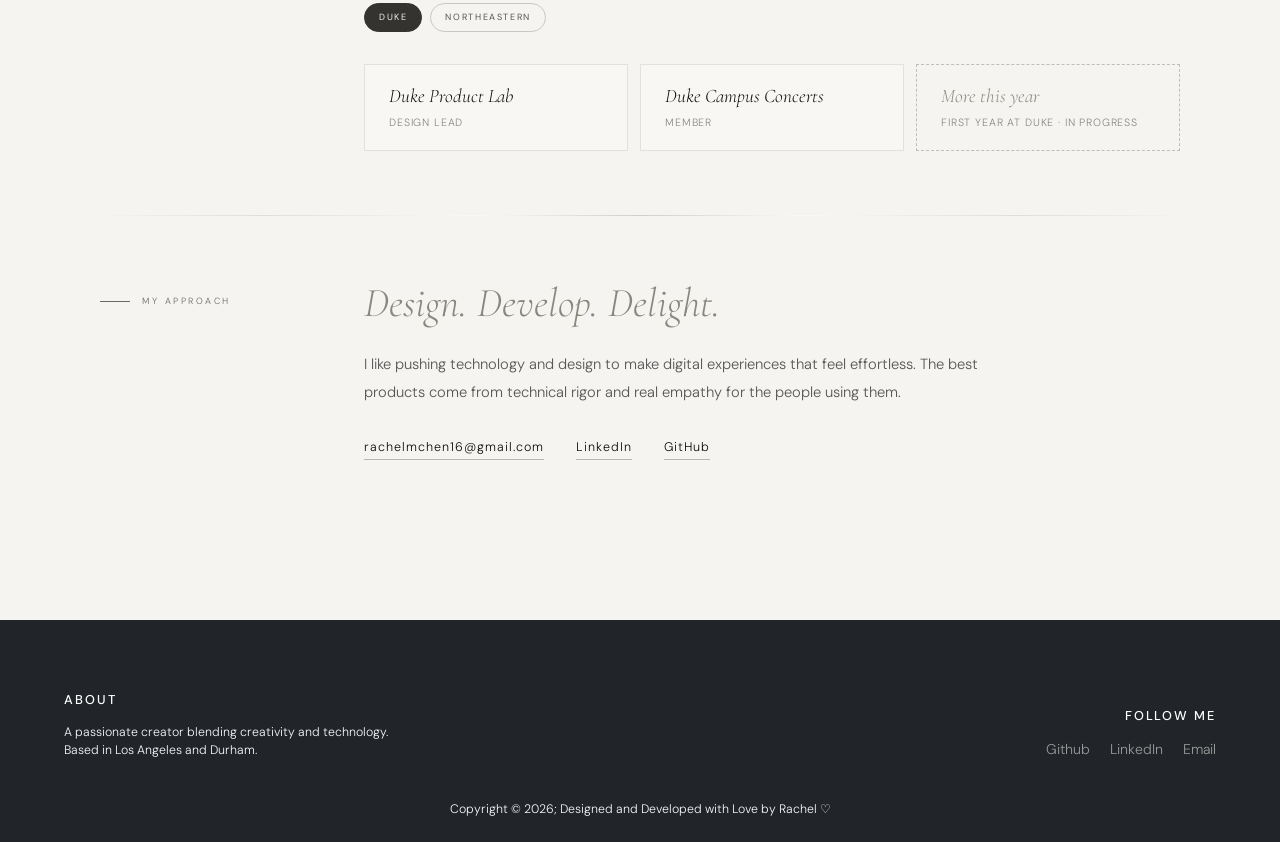
==== commit 997afe03: "fixing about" ====
--- a/about.html
+++ b/about.html
@@ -4,6 +4,7 @@
     <meta charset="UTF-8" />
     <meta name="viewport" content="width=device-width, initial-scale=1.0" />
     <title>About — Rachel Chen</title>
+    <link rel="icon" type="image/x-icon" href="/assets/LOGO.png" />
     <link
       href="https://cdn.jsdelivr.net/npm/bootstrap@5.3.1/dist/css/bootstrap.min.css"
       rel="stylesheet"
@@ -15,17 +16,143 @@
       rel="stylesheet"
     />
     <link rel="stylesheet" href="about.css" />
-    <script src="https://cdn.databuddy.cc/databuddy.js" data-client-id="a6add130-9444-4508-9e3d-d8cf5b29bb50" data-track-web-vitals="true" data-track-errors="true" crossorigin="anonymous" async></script>
-</head>
-  <body class="about-page">
+    <style>
+      /* chrome-star cursor, same as the home page */
+      /* ---------- chrome cursor ---------- */
+      /* Only hide the system cursor when the custom one is running
+   (touch devices keep their normal behaviour). */
+      * {
+        cursor: auto;
+      }
+      html.chrome-cursor,
+      html.chrome-cursor * {
+        cursor: none !important;
+      }
+      html.native-cursor .cursor,
+      html.native-cursor .cursor-ring {
+        display: none;
+      }
+
+      .cursor,
+      .cursor-ring {
+        left: 0;
+        top: 0;
+        opacity: 0;
+        will-change: transform;
+      }
+      body.cursor-visible .cursor,
+      body.cursor-visible .cursor-ring {
+        opacity: 1;
+      }
+
+      .cursor {
+        transition:
+          width 0.25s,
+          height 0.25s,
+          background 0.25s,
+          opacity 0.2s;
+      }
+      .cursor-ring {
+        display: flex;
+        align-items: center;
+        justify-content: center;
+        transition:
+          width 0.35s cubic-bezier(0.2, 0.8, 0.2, 1),
+          height 0.35s cubic-bezier(0.2, 0.8, 0.2, 1),
+          border-color 0.3s,
+          background 0.3s,
+          opacity 0.2s;
+      }
+      .cursor-arrow {
+        width: 12px;
+        height: 12px;
+        fill: none;
+        stroke: #0e0e0e;
+        stroke-width: 1.3;
+        stroke-linecap: round;
+        stroke-linejoin: round;
+        opacity: 0;
+        transform: scale(0.4) rotate(-45deg);
+        transition:
+          opacity 0.25s,
+          transform 0.35s cubic-bezier(0.2, 0.8, 0.2, 1);
+      }
+
+      /* link state: the dot disappears, the ring becomes a chrome lens with an arrow */
+      body.cursor-link .cursor {
+        width: 0;
+        height: 0;
+      }
+      body.cursor-link .cursor-ring {
+        width: 58px;
+        height: 58px;
+        border: 1px solid transparent;
+        background:
+          linear-gradient(rgba(255, 255, 255, 0.82), rgba(255, 255, 255, 0.82))
+            padding-box,
+          linear-gradient(
+              135deg,
+              #c8c8c8 0%,
+              #ffffff 22%,
+              #7a7a7a 42%,
+              #f2f2f2 58%,
+              #5a5a5a 78%,
+              #d8d8d8 100%
+            )
+            border-box;
+        backdrop-filter: blur(3px);
+        -webkit-backdrop-filter: blur(3px);
+      }
+      body.cursor-link .cursor-arrow {
+        opacity: 1;
+        transform: scale(1) rotate(0deg);
+      }
+      body.cursor-press .cursor-ring {
+        width: 24px;
+        height: 24px;
+      }
+      body.cursor-link.cursor-press .cursor-ring {
+        width: 48px;
+        height: 48px;
+      }
+
+      /* over the dark sequin band */
+      body.cursor-dark:not(.cursor-link) .cursor {
+        background: #f0efeb;
+      }
+      body.cursor-dark:not(.cursor-link) .cursor-ring {
+        border-color: rgba(240, 239, 235, 0.45);
+      }
+
+      /* star trail canvas */
+      .cursor-stars {
+        position: fixed;
+        inset: 0;
+        width: 100vw;
+        height: 100vh;
+        pointer-events: none;
+        z-index: 9997;
+      }
+    </style>
+    <script
+      src="https://cdn.databuddy.cc/databuddy.js"
+      data-client-id="a6add130-9444-4508-9e3d-d8cf5b29bb50"
+      data-track-web-vitals="true"
+      data-track-errors="true"
+      crossorigin="anonymous"
+      async
+    ></script>
+  </head>
+
+  <body class="about-page" id="page-top">
     <div class="cursor" id="cursor"></div>
-    <div class="cursor-ring" id="ring"></div>
-
-    <!-- NAV -->
+    <div class="cursor-ring" id="cursorRing"></div>
+
+    <!-- NAV (same as home) -->
     <nav class="navbar navbar-expand-lg navbar-light fixed-top" id="mainNav">
       <div class="container nav-container">
         <a class="navbar-brand" href="index.html">
-          <img src="assets/LOGO.png" alt="Logo" style="height: 70px" />
+          <img src="assets/LOGO.png" alt="Rachel Chen home" style="height: 100px" />
         </a>
         <button
           class="navbar-toggler navbar-toggler-right"
@@ -40,19 +167,11 @@
         </button>
         <div class="collapse navbar-collapse" id="navbarResponsive">
           <ul class="navbar-nav ms-auto">
+            <li class="nav-item"><a class="nav-link" href="about.html">About</a></li>
+            <li class="nav-item"><a class="nav-link" href="index.html#work">Work</a></li>
+            <li class="nav-item"><a class="nav-link" href="creative.html">Creative</a></li>
             <li class="nav-item">
-              <a class="nav-link" href="about.html">About</a>
-            </li>
-            <li class="nav-item">
-              <a class="nav-link" href="index.html#work">Work</a>
-            </li>
-            <li class="nav-item">
-              <a class="nav-link" href="creative.html">Creative</a>
-            </li>
-            <li class="nav-item">
-              <a class="nav-link" href="mailto:chen.rachel1@northeastern.edu"
-                >Contact</a
-              >
+              <a class="nav-link" href="mailto:rachelmchen16@gmail.com">Contact</a>
             </li>
           </ul>
         </div>
@@ -62,34 +181,26 @@
     <!-- HERO -->
     <div class="about-hero">
       <div class="about-hero-left">
-        <div class="hero-eyebrow">
-          <div class="hero-eyebrow-line"></div>
-          <span class="hero-eyebrow-text">Designer · Engineer · Creator</span>
-        </div>
-        <h1 class="about-title">Rachel<br />Chen.</h1>
-        <div class="hero-rule"></div>
+        <span class="about-kicker">Designer · Engineer · Creator</span>
+        <h1 class="about-name" aria-label="Rachel Chen">
+          <span class="about-name-line" id="nameLine1">RACHEL</span>
+          <span class="about-name-line" id="nameLine2">CHEN</span>
+        </h1>
         <p class="about-tagline">
-          Building thoughtful digital products at the intersection of design and
-          engineering.
+          Building thoughtful digital products where design and engineering meet.
         </p>
         <div class="about-meta">
-          <div class="about-meta-item">
-            M.Eng Design &amp; Technology Innovation @ Duke
-          </div>
-          <div class="about-meta-item">
-            B.S CS, Interaction Design, Global Fashion @ Northeastern
-          </div>
-          <div class="about-meta-item">
-            Based in LA · Boston · Durham · Abroad
-          </div>
+          Duke M.Eng · Northeastern B.S. · LA, Boston &amp; Durham
         </div>
       </div>
 
       <div class="about-hero-right">
-        <div class="about-photo-wrap">
-          <img src="assets/pfp.png" alt="Rachel Chen" />
-          <div class="photo-chrome-frame"></div>
-        </div>
+        <figure class="about-photo">
+          <div class="about-photo-frame">
+            <img src="assets/pfp.png" alt="Portrait of Rachel Chen" />
+          </div>
+          <figcaption>Rachel Chen · Durham, NC · 2026</figcaption>
+        </figure>
       </div>
     </div>
 
@@ -97,104 +208,135 @@
     <div class="about-body">
       <!-- WHO I AM -->
       <section class="about-section" id="who">
-        <div class="about-section-label">Who I Am</div>
+        <div class="about-section-label">Who I am</div>
         <div class="about-section-content">
           <h2 class="about-section-title">
-            Designer Engineer building<br /><em
-              >thoughtful digital products.</em
-            >
+            Where creativity and <em>engineering overlap.</em>
           </h2>
           <div class="about-text">
             <p>
-              I'm a graduate student at Duke University pursuing a Master's in
-              Design and Technology Innovation, and a Northeastern University
-              alum with a B.S. in Computer Science, Interaction Design, and
-              Global Fashion Studies. I've always been drawn to the space
-              where creativity and engineering overlap. I care about the details
-              that make products feel right.
+              I'm a graduate student at Duke pursuing a Master of Engineering in
+              Design and Technology Innovation, and a Northeastern alum with a
+              B.S. in Computer Science, Interaction Design, and Global Fashion
+              Studies. I've always been drawn to the space where creativity and
+              engineering overlap, and I care about the details that make a
+              product feel right.
             </p>
             <p>
-              Originally from Los Angeles, I studied for one year in Oakland, 3 years in Boston,
-              1 summer in Paris, 1 summer in Korea, and now I'm currently in Durham, North Carolina. 
-              
+              I'm originally from Los Angeles. Since then I've spent a year in
+              Oakland, three years in Boston, a summer in Paris, and a summer in
+              Korea, and I'm now based in Durham, North Carolina.
             </p>
-              <p>
-              When I'm not working/studying, I love to play tennis, dance (hip hop, contemporary, ballet), try 
-              new restaurants and cafes (Beli warrior..), travel, and go to concerts/festivals! 
+            <p>
+              Outside of work and school, you'll find me playing tennis, dancing
+              (hip hop, contemporary, and ballet), hunting down new restaurants
+              and cafés (a proud Beli warrior), traveling, or at a concert or
+              festival.
             </p>
+          </div>
+          <div class="itinerary" aria-label="Places I've lived and studied">
+            <span>Los Angeles</span><span class="itin-arrow">→</span>
+            <span>Oakland</span><span class="itin-arrow">→</span>
+            <span>Boston</span><span class="itin-arrow">→</span>
+            <span>Paris</span><span class="itin-arrow">→</span>
+            <span>Korea</span><span class="itin-arrow">→</span>
+            <span class="itin-now">Durham · now</span>
           </div>
         </div>
       </section>
 
       <div class="about-rule"></div>
 
-      <!-- EXPERIENCE -->
+      <!-- EXPERIENCE TIMELINE -->
       <section class="about-section" id="experience">
         <div class="about-section-label">Experience</div>
         <div class="about-section-content">
           <h2 class="about-section-title">Where I've <em>worked.</em></h2>
-          <div class="exp-list">
-               <div class="exp-row">
-              <div class="exp-left">
-                <div class="exp-company">Figma</div>
-                <div class="exp-role">Campus Leader</div>
-              </div>
-              <div class="exp-year">September 2025- May 2026</div>
-            </div>
-              <div class="exp-row">
-              <div class="exp-left">
-                <div class="exp-company">Delsys</div>
-                <div class="exp-role">
-                  UI/UX Software Engineering Co-op · Biomedical
-                </div>
-              </div>
-              <div class="exp-year">July 2025 - December 2025</div>
-            </div>
-            <div class="exp-row">
-              <div class="exp-left">
-                <div class="exp-company">Sift</div>
-                <div class="exp-role">
-                  Software Engineering Co-op · Fashion Tech
-                </div>
-              </div>
-              <div class="exp-year">July 2025 - September 2025</div>
-            </div>
-          
-            <div class="exp-row">
-              <div class="exp-left">
-                <div class="exp-company">Khoury College</div>
-                <div class="exp-role">Teaching Assistant</div>
-              </div>
-              <div class="exp-year">January 2025 - April 2025</div>
-            </div>
-             <div class="exp-row">
-              <div class="exp-left">
-                <div class="exp-company">Bose</div>
-                <div class="exp-role">
-                  Mobile App Software Engineering Co-op · iOS &amp; Android
-                </div>
-              </div>
-              <div class="exp-year"> July 2024 - December 2024</div>
-            </div>
-              <div class="exp-row">
-              <div class="exp-left">
-                <div class="exp-company">Northeastern Admissions</div>
-                <div class="exp-role">
-                  Husky Ambassador (Tour Guide) 
-                </div>
-              </div>
-              <div class="exp-year"> July 2023 - May 2025</div>
-            </div>
-             <div class="exp-row">
-              <div class="exp-left">
-                <div class="exp-company">Kode With Klossy</div>
-                <div class="exp-role">
-                  Content Community Ambassador 
-                </div>
-              </div>
-              <div class="exp-year"> July 2023 - May 2024</div>
-            </div>
-         
+
+          <div class="vt" id="timeline">
+            <div class="tl-filters" role="group" aria-label="Filter roles">
+              <button class="tl-filter" type="button" data-filter="all" aria-pressed="true">All</button>
+              <button class="tl-filter" type="button" data-filter="coop" aria-pressed="false">Co-ops</button>
+              <button class="tl-filter" type="button" data-filter="leadership" aria-pressed="false">Leadership</button>
+              <button class="tl-filter" type="button" data-filter="community" aria-pressed="false">Teaching &amp; community</button>
+            </div>
+
+            <ol class="vt-list">
+                <li class="vt-marker vt-now" aria-hidden="true"><span>Now</span></li>
+                <li class="vt-marker" aria-hidden="true"><span>2025</span></li>
+                <li class="vt-item" data-type="leadership">
+                  <div class="vt-date">Sep 2025 –<br />May 2026</div>
+                  <span class="vt-node" aria-hidden="true"></span>
+                  <div class="vt-card">
+                    <div class="vt-company">Figma</div>
+                    <div class="vt-role">Campus Leader</div>
+                    <div class="vt-date-inline">Sep 2025 – May 2026</div>
+                    <span class="vt-tag">Leadership</span>
+                  </div>
+                </li>
+                <li class="vt-item" data-type="coop">
+                  <div class="vt-date">Jul 2025 –<br />Dec 2025</div>
+                  <span class="vt-node" aria-hidden="true"></span>
+                  <div class="vt-card">
+                    <div class="vt-company">Delsys</div>
+                    <div class="vt-role">UI/UX Software Engineering Co-op · Biomedical</div>
+                    <div class="vt-date-inline">Jul 2025 – Dec 2025</div>
+                    <span class="vt-tag">Co-op</span>
+                  </div>
+                </li>
+                <li class="vt-item" data-type="coop">
+                  <div class="vt-date">Jul 2025 –<br />Sep 2025</div>
+                  <span class="vt-node" aria-hidden="true"></span>
+                  <div class="vt-card">
+                    <div class="vt-company">Sift</div>
+                    <div class="vt-role">Software Engineering Co-op · Fashion Tech</div>
+                    <div class="vt-date-inline">Jul 2025 – Sep 2025</div>
+                    <span class="vt-tag">Co-op</span>
+                  </div>
+                </li>
+                <li class="vt-item" data-type="community">
+                  <div class="vt-date">Jan 2025 –<br />Apr 2025</div>
+                  <span class="vt-node" aria-hidden="true"></span>
+                  <div class="vt-card">
+                    <div class="vt-company">Khoury College</div>
+                    <div class="vt-role">Teaching Assistant</div>
+                    <div class="vt-date-inline">Jan 2025 – Apr 2025</div>
+                    <span class="vt-tag">Teaching</span>
+                  </div>
+                </li>
+                <li class="vt-marker" aria-hidden="true"><span>2024</span></li>
+                <li class="vt-item" data-type="coop">
+                  <div class="vt-date">Jul 2024 –<br />Dec 2024</div>
+                  <span class="vt-node" aria-hidden="true"></span>
+                  <div class="vt-card">
+                    <div class="vt-company">Bose</div>
+                    <div class="vt-role">Mobile App Software Engineering Co-op · iOS &amp; Android</div>
+                    <div class="vt-date-inline">Jul 2024 – Dec 2024</div>
+                    <span class="vt-tag">Co-op</span>
+                  </div>
+                </li>
+                <li class="vt-marker" aria-hidden="true"><span>2023</span></li>
+                <li class="vt-item" data-type="leadership">
+                  <div class="vt-date">Jul 2023 –<br />May 2025</div>
+                  <span class="vt-node" aria-hidden="true"></span>
+                  <div class="vt-card">
+                    <div class="vt-company">Northeastern Admissions</div>
+                    <div class="vt-role">Husky Ambassador · Tour Guide</div>
+                    <div class="vt-date-inline">Jul 2023 – May 2025</div>
+                    <span class="vt-tag">Leadership</span>
+                  </div>
+                </li>
+                <li class="vt-item" data-type="community">
+                  <div class="vt-date">Jul 2023 –<br />May 2024</div>
+                  <span class="vt-node" aria-hidden="true"></span>
+                  <div class="vt-card">
+                    <div class="vt-company">Kode With Klossy</div>
+                    <div class="vt-role">Content Community Ambassador</div>
+                    <div class="vt-date-inline">Jul 2023 – May 2024</div>
+                    <span class="vt-tag">Community</span>
+                  </div>
+                </li>
+            </ol>
           </div>
         </div>
       </section>
@@ -208,30 +350,27 @@
           <h2 class="about-section-title">What I <em>work with.</em></h2>
           <div class="skills-grid">
             <div class="skill-group">
-              <div class="skill-group-label">Languages</div>
+              <div class="skill-group-label">Languages &amp; frameworks</div>
               <div class="skill-list">
-                Java · Swift · Kotlin · Python · HTML · CSS · JavaScript · C# ·
-                React · SQL  
+                Java · Swift · Kotlin · Python · JavaScript · React · HTML · CSS · C# · SQL
               </div>
             </div>
             <div class="skill-group">
               <div class="skill-group-label">Design</div>
               <div class="skill-list">
-                Figma · Adobe Illustrator · InDesign · Miro · Prototyping ·
-                Brand Design · Video Editing · Canva 
+                Figma · Illustrator · InDesign · Miro · Canva · Prototyping · Brand design · Video editing
               </div>
             </div>
             <div class="skill-group">
               <div class="skill-group-label">Tools</div>
               <div class="skill-list">
-                Xcode · VSCode · Git · Jira · Visual Studio · Netlify
+                Xcode · VS Code · Visual Studio · Git · Jira · Netlify
               </div>
             </div>
             <div class="skill-group">
               <div class="skill-group-label">Expertise</div>
               <div class="skill-list">
-                UX Design · Product Management · Full-Stack Web · Mobile
-                Development · Brand Identity · Graphic Design
+                UX design · Product management · Full-stack web · Mobile development · Brand identity · Graphic design
               </div>
             </div>
           </div>
@@ -242,48 +381,69 @@
 
       <!-- INVOLVEMENT -->
       <section class="about-section" id="involvement">
-        <div class="about-section-label">Beyond Work</div>
+        <div class="about-section-label">Beyond work</div>
         <div class="about-section-content">
-          <h2 class="about-section-title">Getting <em>involved at Northeastern.</em></h2>
-          <div class="involvement-grid">
-            <div class="involvement-item">
-              <div class="involvement-role">Project Lead, UX Lead</div>
+          <h2 class="about-section-title">
+            Getting involved <em id="invTitle">at Duke.</em>
+          </h2>
+          <div class="tl-filters inv-switch" role="group" aria-label="Choose a school">
+            <button class="tl-filter" type="button" data-school="duke" aria-pressed="true">Duke</button>
+            <button class="tl-filter" type="button" data-school="neu" aria-pressed="false">Northeastern</button>
+          </div>
+
+          <div class="involvement-grid" data-school="duke">
+            <div class="involvement-item">
+              <div class="involvement-org">Duke Product Lab</div>
+              <div class="involvement-role">Design Lead</div>
+            </div>
+            <div class="involvement-item">
+              <div class="involvement-org">Duke Campus Concerts</div>
+              <div class="involvement-role">Member</div>
+            </div>
+            <div class="involvement-item is-soon">
+              <div class="involvement-org">More this year</div>
+              <div class="involvement-role">First year at Duke · in progress</div>
+            </div>
+          </div>
+
+          <div class="involvement-grid" data-school="neu" hidden>
+            <div class="involvement-item">
               <div class="involvement-org">Scout</div>
-            </div>
-            <div class="involvement-item">
-              <div class="involvement-role">Communications Designer, Associate Set Design Director</div>
+              <div class="involvement-role">Project Lead · UX Lead</div>
+            </div>
+            <div class="involvement-item">
               <div class="involvement-org">The Avenue</div>
-            </div>
-            <div class="involvement-item">
+              <div class="involvement-role">Communications Designer · Associate Set Design Director</div>
+            </div>
+            <div class="involvement-item">
+              <div class="involvement-org">NUCOSMO</div>
               <div class="involvement-role">Program Director</div>
-              <div class="involvement-org">NUCOSMO</div>
-            </div>
-            <div class="involvement-item">
+            </div>
+            <div class="involvement-item">
+              <div class="involvement-org">Figma @ Northeastern</div>
+              <div class="involvement-role">Founder · Campus Leader</div>
+            </div>
+            <div class="involvement-item">
+              <div class="involvement-org">Northeastern University</div>
               <div class="involvement-role">Husky Ambassador</div>
-              <div class="involvement-org">Northeastern University</div>
-            </div>
-            <div class="involvement-item">
+            </div>
+            <div class="involvement-item">
+              <div class="involvement-org">NUDANCO</div>
               <div class="involvement-role">Dancer</div>
-              <div class="involvement-org">NUDANCO</div>
-            </div>
-            <div class="involvement-item">
+            </div>
+            <div class="involvement-item">
+              <div class="involvement-org">Fashion Society</div>
+              <div class="involvement-role">Model</div>
+            </div>
+            <div class="involvement-item">
+              <div class="involvement-org">KPL</div>
               <div class="involvement-role">Program Educator</div>
-              <div class="involvement-org">KPL</div>
-            </div>
-            <div class="involvement-item">
+            </div>
+            <div class="involvement-item">
+              <div class="involvement-org">Women in Code</div>
               <div class="involvement-role">Volunteer</div>
-              <div class="involvement-org">Women in Code</div>
-            </div>
-             <div class="involvement-item">
-              <div class="involvement-role">Model</div>
-              <div class="involvement-org">Fashion Society</div>
-            </div>
-            <div class="involvement-item">
-              <div class="involvement-role">Campus Leader and Founder</div>
-              <div class="involvement-org">Figma @ Northeastern </div>
-            </div>
-             </div>
-             
+            </div>
+          </div>
         </div>
       </section>
 
@@ -291,149 +451,59 @@
 
       <!-- APPROACH -->
       <section class="about-section" id="approach">
-        <div class="about-section-label">My Approach</div>
+        <div class="about-section-label">My approach</div>
         <div class="about-section-content">
-          <h2 class="about-section-title">
-            <em>Design. Develop. Delight.</em>
-          </h2>
+          <h2 class="about-section-title"><em>Design. Develop. Delight.</em></h2>
           <div class="about-text">
             <p>
-              I strive to push the boundaries of technology and design to create
-              seamless, user-centric digital experiences. I believe the best
-              products are built at the intersection of technical rigor and
-              genuine empathy for the people using them.
+              I like pushing technology and design to make digital experiences
+              that feel effortless. The best products come from technical rigor
+              and real empathy for the people using them.
             </p>
           </div>
           <div class="contact-strip">
-            <a href="rachelmchen16@gmail.com" class="contact-link"
-              >rachelmchen16@gmail.com</a
+            <a href="mailto:rachelmchen16@gmail.com" class="contact-link">rachelmchen16@gmail.com</a>
+            <a href="https://www.linkedin.com/in/rachelchen1016/" target="_blank" class="contact-link">LinkedIn</a>
+            <a href="https://github.com/rachhel" target="_blank" class="contact-link">GitHub</a>
+          </div>
+        </div>
+      </section>
+    </div>
+
+    <!-- FOOTER (same as home) -->
+    <footer class="bg-dark text-light py-4">
+      <div class="container">
+        <div class="row justify-content-between align-items-center">
+          <div class="col-md-4 aboutfooter">
+            <h5>About</h5>
+            <p class="small">
+              A passionate creator blending creativity and technology.<br />Based
+              in Los Angeles and Durham.
+            </p>
+          </div>
+          <div class="col-md-4 text-end">
+            <h5>Follow Me</h5>
+            <a
+              href="https://github.com/rachhel"
+              target="_blank"
+              class="text-light me-3"
+              >Github</a
             >
             <a
               href="https://www.linkedin.com/in/rachelchen1016/"
               target="_blank"
-              class="contact-link"
+              class="text-light me-3"
               >LinkedIn</a
             >
             <a
-              href="https://github.com/rachhel"
+              href="mailto:rachelmchen16@gmail.com"
               target="_blank"
-              class="contact-link"
-              >GitHub</a
+              class="text-light"
+              >Email</a
             >
           </div>
         </div>
-      </section>
-    </div>
-
-    <!-- FOOTER -->
-    <footer
-      style="
-        background: #0e0e0e;
-        color: #ccc;
-        font-size: 0.88rem;
-        padding: 2rem 0;
-      "
-    >
-      <div style="max-width: 100%; padding: 0 4rem">
-        <div
-          style="
-            display: flex;
-            justify-content: space-between;
-            align-items: flex-start;
-            flex-wrap: wrap;
-            gap: 2rem;
-            padding-top: 2rem;
-          "
-        >
-          <div>
-            <h5
-              style="
-                color: #fff;
-                font-size: 0.8rem;
-                letter-spacing: 0.15em;
-                text-transform: uppercase;
-                margin-bottom: 1rem;
-                font-family: &quot;DM Sans&quot;, sans-serif;
-              "
-            >
-              About
-            </h5>
-            <p
-              style="
-                font-size: 0.82rem;
-                color: #666;
-                font-family: &quot;DM Sans&quot;, sans-serif;
-                font-weight: 300;
-              "
-            >
-              A passionate creator blending creativity and technology.<br />Based
-              in Los Angeles and Durham.
-            </p>
-          </div>
-          <div style="text-align: right">
-            <h5
-              style="
-                color: #fff;
-                font-size: 0.8rem;
-                letter-spacing: 0.15em;
-                text-transform: uppercase;
-                margin-bottom: 1rem;
-                font-family: &quot;DM Sans&quot;, sans-serif;
-              "
-            >
-              Follow Me
-            </h5>
-            <div style="display: flex; gap: 1.5rem; justify-content: flex-end">
-              <a
-                href="https://github.com/rachhel"
-                target="_blank"
-                style="
-                  color: #666;
-                  text-decoration: none;
-                  font-size: 0.82rem;
-                  font-family: &quot;DM Sans&quot;, sans-serif;
-                "
-                onmouseover="this.style.color = '#ddd'"
-                onmouseout="this.style.color = '#666'"
-                >Github</a
-              >
-              <a
-                href="https://www.linkedin.com/in/rachelchen1016/"
-                target="_blank"
-                style="
-                  color: #666;
-                  text-decoration: none;
-                  font-size: 0.82rem;
-                  font-family: &quot;DM Sans&quot;, sans-serif;
-                "
-                onmouseover="this.style.color = '#ddd'"
-                onmouseout="this.style.color = '#666'"
-                >LinkedIn</a
-              >
-              <a
-                href="mailto:rachelmchen16@gmail.com"
-                style="
-                  color: #666;
-                  text-decoration: none;
-                  font-size: 0.82rem;
-                  font-family: &quot;DM Sans&quot;, sans-serif;
-                "
-                onmouseover="this.style.color = '#ddd'"
-                onmouseout="this.style.color = '#666'"
-                >Email</a
-              >
-            </div>
-          </div>
-        </div>
-        <div
-          style="
-            text-align: center;
-            margin-top: 2rem;
-            font-size: 0.75rem;
-            color: #444;
-            font-family: &quot;DM Sans&quot;, sans-serif;
-          "
-        >
+        <div class="text-center mt-4 small">
           Copyright &copy; 2026; Designed and Developed with Love by Rachel ♡
         </div>
       </div>
@@ -441,25 +511,347 @@
 
     <script src="https://cdn.jsdelivr.net/npm/bootstrap@5.3.1/dist/js/bootstrap.bundle.min.js"></script>
     <script>
-      const cursor = document.getElementById("cursor");
-      const ring = document.getElementById("ring");
-      let mx = 0,
-        my = 0,
-        rx = 0,
-        ry = 0;
-      document.addEventListener("mousemove", (e) => {
-        mx = e.clientX;
-        my = e.clientY;
-        cursor.style.left = mx + "px";
-        cursor.style.top = my + "px";
+      (function () {
+        /**
+         * Chrome-star cursor.
+         *
+         *  - Normal state: a small dot + ring, and a trail of chrome four-point stars.
+         *  - Over anything clickable: stars stop, the ring grows into a chrome lens
+         *    with an arrow, so it reads as "this is a link".
+         *  - Click on empty space: a small burst of stars.
+         *  - Inside [data-no-stars]: no trail (used on the sequin wall so the two
+         *    effects don't compete).
+         *  - Inside [data-cursor-theme="dark"]: the dot and ring turn light.
+         *  - Touch devices: does nothing, the normal cursor stays.
+         *  - prefers-reduced-motion: dot + ring + link state only, no stars.
+         *
+         * Expects #cursor and #cursorRing elements (already in index.html).
+         */
+
+        const CLICKABLE =
+          'a, button, [role="button"], input, select, textarea, label, summary, .project-card, [data-cursor="link"]';
+
+        function initChromeCursor({
+          dot = document.getElementById("cursor"),
+          ring = document.getElementById("cursorRing"),
+          spacing = 14, // px of mouse travel between stars
+          maxStars = 90,
+        } = {}) {
+          const finePointer = window.matchMedia(
+            "(hover: hover) and (pointer: fine)",
+          ).matches;
+          if (!finePointer || !dot || !ring) {
+            document.documentElement.classList.add("native-cursor");
+            return () => {};
+          }
+          const reduced = window.matchMedia(
+            "(prefers-reduced-motion: reduce)",
+          ).matches;
+          document.documentElement.classList.add("chrome-cursor");
+
+          // Arrow that appears inside the ring in link state.
+          if (!ring.querySelector(".cursor-arrow")) {
+            ring.insertAdjacentHTML(
+              "beforeend",
+              '<svg class="cursor-arrow" viewBox="0 0 12 12" aria-hidden="true"><path d="M3 9 L9 3 M4.5 3 H9 V7.5"/></svg>',
+            );
+          }
+
+          // Full-screen canvas for the star trail.
+          const c = document.createElement("canvas");
+          c.className = "cursor-stars";
+          c.setAttribute("aria-hidden", "true");
+          document.body.appendChild(c);
+          const ctx = c.getContext("2d");
+          let W = 0,
+            H = 0,
+            dpr = 1;
+          const resize = () => {
+            dpr = Math.min(window.devicePixelRatio || 1, 2);
+            W = window.innerWidth;
+            H = window.innerHeight;
+            c.width = W * dpr;
+            c.height = H * dpr;
+            ctx.setTransform(dpr, 0, 0, dpr, 0, 0);
+          };
+          resize();
+          window.addEventListener("resize", resize);
+
+          // Pre-render a few chrome star sprites so drawing stays cheap.
+          const sprites = [
+            ["#e8e8e6", "#8a8a87", "#2c2c2a"],
+            ["#ffffff", "#6e6d69", "#1a1a1a"],
+            ["#d3d1c7", "#9a9993", "#444441"],
+            ["#f1efe8", "#5f5e5a", "#0e0e0e"],
+          ].map(([a, b, d]) => {
+            const S = 64;
+            const s = document.createElement("canvas");
+            s.width = s.height = S;
+            const x = s.getContext("2d");
+            const g = x.createLinearGradient(0, 0, S, S);
+            g.addColorStop(0, a);
+            g.addColorStop(0.42, b);
+            g.addColorStop(0.5, "#ffffff");
+            g.addColorStop(0.62, b);
+            g.addColorStop(1, d);
+            x.translate(S / 2, S / 2);
+            x.beginPath();
+            const R = S / 2 - 1,
+              r = S * 0.07;
+            for (let i = 0; i < 8; i++) {
+              const ang = (i * Math.PI) / 4 - Math.PI / 2;
+              const rad = i % 2 ? r : R;
+              x.lineTo(Math.cos(ang) * rad, Math.sin(ang) * rad);
+            }
+            x.closePath();
+            x.fillStyle = g;
+            x.fill();
+            x.lineWidth = 1.2;
+            x.strokeStyle = "rgba(20,20,20,0.55)";
+            x.stroke();
+            return s;
+          });
+
+          const stars = [];
+          const spawn = (x, y, burst) => {
+            if (reduced) return;
+            const a = burst
+              ? Math.random() * Math.PI * 2
+              : Math.PI / 2 + (Math.random() - 0.5) * 1.6;
+            const sp = burst
+              ? 2 + Math.random() * 3
+              : 0.4 + Math.random() * 0.9;
+            stars.push({
+              x,
+              y,
+              vx: Math.cos(a) * sp,
+              vy: Math.sin(a) * sp,
+              size: (burst ? 12 : 9) + Math.random() * 11,
+              rot: Math.random() * Math.PI,
+              vr: (Math.random() - 0.5) * 0.12,
+              life: 1,
+              decay: 0.011 + Math.random() * 0.009,
+              sprite: sprites[(Math.random() * sprites.length) | 0],
+            });
+            if (stars.length > maxStars) stars.shift();
+          };
+
+          let mx = -100,
+            my = -100,
+            rx = -100,
+            ry = -100;
+          let lastX = null,
+            lastY = null,
+            travel = 0;
+          let mode = "default";
+          let trail = true;
+          let shown = false;
+
+          const setMode = (target) => {
+            const el = target && target.closest ? target : null;
+            const link = !!(el && el.closest(CLICKABLE));
+            const next = link ? "link" : "default";
+            if (next !== mode) {
+              mode = next;
+              document.body.classList.toggle("hovering", link); // keeps your existing CSS hook
+              document.body.classList.toggle("cursor-link", link);
+            }
+            trail = !link && !(el && el.closest("[data-no-stars]"));
+            document.body.classList.toggle(
+              "cursor-dark",
+              !!(el && el.closest('[data-cursor-theme="dark"]')),
+            );
+          };
+
+          const onMove = (e) => {
+            mx = e.clientX;
+            my = e.clientY;
+            if (!shown) {
+              shown = true;
+              rx = mx;
+              ry = my;
+              document.body.classList.add("cursor-visible");
+            }
+            setMode(e.target);
+            dot.style.transform = `translate3d(${mx}px, ${my}px, 0) translate(-50%, -50%)`;
+            if (trail && lastX !== null) {
+              travel += Math.hypot(mx - lastX, my - lastY);
+              while (travel > spacing) {
+                travel -= spacing;
+                spawn(
+                  mx + (Math.random() - 0.5) * 6,
+                  my + (Math.random() - 0.5) * 6,
+                );
+              }
+            }
+            lastX = mx;
+            lastY = my;
+          };
+          const onDown = (e) => {
+            document.body.classList.add("cursor-press");
+            if (trail)
+              for (let i = 0; i < 12; i++) spawn(e.clientX, e.clientY, true);
+          };
+          const onUp = () => document.body.classList.remove("cursor-press");
+          const onLeave = () => {
+            shown = false;
+            lastX = null;
+            document.body.classList.remove("cursor-visible");
+          };
+          // Re-check what's under the cursor after scroll (links move under a still mouse).
+          const onScroll = () => {
+            if (!shown) return;
+            setMode(document.elementFromPoint(mx, my));
+          };
+
+          document.addEventListener("pointermove", onMove, { passive: true });
+          document.addEventListener("pointerdown", onDown);
+          document.addEventListener("pointerup", onUp);
+          document.documentElement.addEventListener("mouseleave", onLeave);
+          window.addEventListener("scroll", onScroll, { passive: true });
+
+          let raf = 0;
+          const loop = () => {
+            rx += (mx - rx) * 0.16;
+            ry += (my - ry) * 0.16;
+            ring.style.transform = `translate3d(${rx}px, ${ry}px, 0) translate(-50%, -50%)`;
+
+            ctx.clearRect(0, 0, W, H);
+            for (let i = stars.length - 1; i >= 0; i--) {
+              const s = stars[i];
+              s.x += s.vx;
+              s.y += s.vy;
+              s.vx *= 0.96;
+              s.vy = s.vy * 0.96 + 0.04;
+              s.rot += s.vr;
+              s.life -= s.decay;
+              if (s.life <= 0) {
+                stars.splice(i, 1);
+                continue;
+              }
+              const k = s.life;
+              const sz = s.size * (0.35 + 0.65 * k);
+              ctx.save();
+              ctx.globalAlpha = Math.min(1, k * 1.4);
+              ctx.translate(s.x, s.y);
+              ctx.rotate(s.rot);
+              ctx.drawImage(s.sprite, -sz / 2, -sz / 2, sz, sz);
+              ctx.restore();
+            }
+            raf = requestAnimationFrame(loop);
+          };
+          loop();
+
+          return () => {
+            cancelAnimationFrame(raf);
+            document.removeEventListener("pointermove", onMove);
+            document.removeEventListener("pointerdown", onDown);
+            document.removeEventListener("pointerup", onUp);
+            document.documentElement.removeEventListener("mouseleave", onLeave);
+            window.removeEventListener("scroll", onScroll);
+            window.removeEventListener("resize", resize);
+            c.remove();
+          };
+        }
+
+        window.initChromeCursor = initChromeCursor;
+      })();
+    </script>
+
+    <script>
+      /* ---------- chrome star cursor ---------- */
+      initChromeCursor();
+
+      /* ---------- name: letter drop + chrome hover (same as home) ---------- */
+      function splitLetters(el, delayStart) {
+        if (!el) return;
+        const txt = el.textContent.trim();
+        el.innerHTML = "";
+        txt.split("").forEach((char, i) => {
+          const s = document.createElement("span");
+          s.className = "letter";
+          s.setAttribute("aria-hidden", "true");
+          s.style.animationDelay = (delayStart + i * 0.04).toFixed(2) + "s";
+          s.textContent = char === " " ? "\u00A0" : char;
+          el.appendChild(s);
+        });
+      }
+      splitLetters(document.getElementById("nameLine1"), 0.03);
+      splitLetters(document.getElementById("nameLine2"), 0.28);
+      document.querySelectorAll(".about-name .letter").forEach((letter) => {
+        letter.addEventListener("mouseenter", () => {
+          letter.style.transition = "all 0.08s ease";
+          letter.style.background =
+            "linear-gradient(158deg, #aaa 0%, #fff 28%, #888 50%, #eee 72%, #999 100%)";
+          letter.style.webkitBackgroundClip = "text";
+          letter.style.backgroundClip = "text";
+          letter.style.webkitTextFillColor = "transparent";
+        });
+        letter.addEventListener("mouseleave", () => {
+          setTimeout(() => {
+            letter.style.background = "none";
+            letter.style.webkitTextFillColor = "#0e0e0e";
+          }, 650);
+        });
       });
-      (function loop() {
-        rx += (mx - rx) * 0.1;
-        ry += (my - ry) * 0.1;
-        ring.style.left = rx + "px";
-        ring.style.top = ry + "px";
-        requestAnimationFrame(loop);
+
+      /* ---------- Beyond work: Duke / Northeastern switch ---------- */
+      (function () {
+        const btns = document.querySelectorAll(".inv-switch .tl-filter");
+        const grids = document.querySelectorAll(".involvement-grid[data-school]");
+        const title = document.getElementById("invTitle");
+        const names = { duke: "at Duke.", neu: "at Northeastern." };
+        btns.forEach((btn) =>
+          btn.addEventListener("click", () => {
+            const s = btn.dataset.school;
+            btns.forEach((b) => b.setAttribute("aria-pressed", String(b === btn)));
+            grids.forEach((g) => (g.hidden = g.dataset.school !== s));
+            title.textContent = names[s];
+          }),
+        );
+      })();
+
+      /* ---------- vertical experience timeline ---------- */
+      (function () {
+        const tl = document.getElementById("timeline");
+        if (!tl) return;
+        const items = [...tl.querySelectorAll(".vt-item")];
+        tl.querySelectorAll(".vt-item, .vt-marker").forEach((el, i) => {
+          el.style.transitionDelay = 0.15 + i * 0.07 + "s";
+        });
+
+        // draw the spine and reveal entries when the timeline scrolls into view
+        if ("IntersectionObserver" in window) {
+          const io = new IntersectionObserver(
+            ([e]) => {
+              if (e.isIntersecting) {
+                tl.classList.add("is-in");
+                io.disconnect();
+                // after the entrance, make hover/filter changes feel instant
+                setTimeout(() => {
+                  tl.querySelectorAll(".vt-item, .vt-marker").forEach((el) => (el.style.transitionDelay = "0s"));
+                }, 1800);
+              }
+            },
+            { threshold: 0.15 },
+          );
+          io.observe(tl);
+        } else {
+          tl.classList.add("is-in");
+        }
+
+        // filters
+        const btns = tl.querySelectorAll(".tl-filter");
+        btns.forEach((btn) =>
+          btn.addEventListener("click", () => {
+            const f = btn.dataset.filter;
+            btns.forEach((b) => b.setAttribute("aria-pressed", String(b === btn)));
+            items.forEach((it) =>
+              it.classList.toggle("is-dim", f !== "all" && it.dataset.type !== f),
+            );
+          }),
+        );
       })();
     </script>
   </body>
-</html>
+</html>
--- a/about.css
+++ b/about.css
@@ -1,112 +1,202 @@
+/* ============================================================
+   ABOUT PAGE — matches the home page
+   ============================================================ */
+
 /* ── BASE ── */
-* { cursor: none; }
-
-body.about-page {
-  overflow-x: clip;
-  overflow-y: auto;
-  margin: 0; padding: 0;
-  background: #f8f7f4;
-  font-family: 'DM Sans', sans-serif;
-  font-weight: 300;
-  color: #0e0e0e;
-}
-
 :root {
-  --bg: #f8f7f4;
+  --bg: #f5f4f1; /* same warm off-white as the home page */
+  --bg-white: #ffffff; /* home hero background */
   --bg-dark: #f0efeb;
   --ink: #0e0e0e;
   --muted: #888;
-  --light: #bbb;
-  --chrome: linear-gradient(90deg, transparent, #c8c8c8 15%, #fff 35%, #aaa 50%, #fff 65%, #c8c8c8 85%, transparent);
-}
-
-.cursor { position:fixed; width:9px; height:9px; border-radius:50%; background:#0e0e0e; pointer-events:none; z-index:9999; transform:translate(-50%,-50%); transition:width .2s,height .2s; }
-.cursor-ring { position:fixed; width:32px; height:32px; border-radius:50%; border:1px solid rgba(0,0,0,0.25); pointer-events:none; z-index:9998; transform:translate(-50%,-50%); transition:width .3s,height .3s; }
-
-/* navbar */
-.navbar { position:fixed; top:0; width:100%; z-index:1030; background:rgba(248,247,244,0.94); backdrop-filter:blur(10px); -webkit-backdrop-filter:blur(10px); border-bottom:0.5px solid rgba(0,0,0,0.07); box-shadow:none; }
-.navbar-brand img { height:70px; transition:transform 0.3s; }
-.navbar-brand:hover img { transform:scale(1.04); }
-.navbar-nav .nav-link { font-family:'DM Sans',sans-serif; font-size:0.68rem; font-weight:400; color:#333; padding:0.5rem 1.4rem; text-transform:uppercase; letter-spacing:0.2em; transition:color 0.3s; border-bottom:none !important; }
-.navbar-nav .nav-link:hover { color:#888; }
-.navbar-toggler { border:none; }
-.nav-container { max-width:100% !important; padding-left:60px !important; padding-right:60px !important; }
-
-/* ── HERO ── */
+  --light: #a3a29c;
+  --smoke: #34332f; /* same colour as the sequin pad */
+  --chrome: linear-gradient(
+    90deg,
+    transparent,
+    #c8c8c8 15%,
+    #fff 35%,
+    #aaa 50%,
+    #fff 65%,
+    #c8c8c8 85%,
+    transparent
+  );
+  --chrome-solid: linear-gradient(
+    135deg,
+    #d0d0d0 0%,
+    #f8f8f8 18%,
+    #909090 30%,
+    #e8e8e8 45%,
+    #686868 58%,
+    #c8c8c8 72%,
+    #f0f0f0 85%,
+    #a0a0a0 100%
+  );
+}
+
+*,
+*::before,
+*::after {
+  box-sizing: border-box;
+}
+
+html,
+body.about-page {
+  overflow-x: clip;
+}
+body.about-page {
+  margin: 0;
+  padding: 0;
+  background: var(--bg);
+  font-family: "DM Sans", sans-serif;
+  font-weight: 300;
+  color: var(--ink);
+}
+
+/* ── NAV (same as home) ── */
+.navbar {
+  position: fixed;
+  top: 0;
+  width: 100%;
+  z-index: 1030;
+  background: rgba(255, 255, 255, 0.94);
+  backdrop-filter: blur(10px);
+  -webkit-backdrop-filter: blur(10px);
+  border-bottom: 0.5px solid rgba(0, 0, 0, 0.07);
+  box-shadow: none;
+}
+.navbar-brand img {
+  height: 70px;
+  transition: transform 0.3s;
+}
+.navbar-brand:hover img {
+  transform: scale(1.04);
+}
+.navbar-nav .nav-link {
+  font-family: "DM Sans", sans-serif;
+  font-size: 0.68rem;
+  font-weight: 400;
+  color: #333;
+  padding: 0.5rem 1.4rem;
+  text-transform: uppercase;
+  letter-spacing: 0.2em;
+  transition: color 0.3s;
+  border-bottom: none !important;
+}
+.navbar-nav .nav-link:hover {
+  color: #888;
+}
+.navbar-toggler {
+  border: none;
+}
+.nav-container {
+  max-width: 100% !important;
+  padding-left: 60px !important;
+  padding-right: 60px !important;
+}
+
+/* ── HERO (same layout as home: text left, picture right) ── */
 .about-hero {
   min-height: 100vh;
   display: grid;
-  grid-template-columns: 1fr 1fr;
-  align-items: end;
-  padding: 120px 60px 0;
-  background: var(--bg);
-  gap: 4rem;
-}
-
+  grid-template-columns: minmax(0, 1.3fr) minmax(0, 1fr);
+  align-items: center;
+  gap: clamp(2rem, 5vw, 6rem);
+  padding: 150px 60px 80px;
+  background: var(--bg-white);
+}
 .about-hero-left {
-  display: flex;
-  flex-direction: column;
-  justify-content: flex-end;
-  padding-bottom: 4rem;
-}
-
-.hero-eyebrow { display:flex; align-items:center; gap:12px; margin-bottom:1.5rem; }
-.hero-eyebrow-line { width:30px; height:0.5px; background:var(--light); }
-.hero-eyebrow-text { font-size:9px; letter-spacing:0.28em; text-transform:uppercase; color:var(--light); }
-
-.about-title {
-  font-family: 'Cormorant Garamond', serif;
-  font-size: clamp(4rem, 10vw, 9rem);
+  padding-left: clamp(2rem, 7vw, 9rem);
+}
+
+.about-kicker {
+  display: block;
+  font-size: 8.5px;
+  letter-spacing: 0.22em;
+  text-transform: uppercase;
+  color: #6f6f6f;
+  margin-bottom: 1.4rem;
+}
+
+.about-name {
+  font-family: "Cormorant Garamond", serif;
   font-weight: 300;
   font-style: italic;
+  font-size: clamp(4rem, 9.5vw, 10.5rem);
   letter-spacing: -0.03em;
-  line-height: 0.88;
-  color: #0e0e0e;
-  margin-bottom: 0;
-}
-
-.hero-rule { height:1px; background:var(--chrome); margin:2.5rem 0 1.5rem; }
+  line-height: 0.84;
+  color: var(--ink);
+  margin: 0 0 2rem;
+}
+.about-name-line {
+  display: block;
+}
+.about-name-line + .about-name-line {
+  padding-left: 0.5em;
+}
+/* letter drop, same as home */
+.about-name .letter {
+  display: inline-block;
+  opacity: 0;
+  transform: translateY(80px);
+  animation: drop 0.9s cubic-bezier(0.16, 1, 0.3, 1) forwards;
+}
+@keyframes drop {
+  to {
+    opacity: 1;
+    transform: translateY(0);
+  }
+}
 
 .about-tagline {
-  font-family: 'Cormorant Garamond', serif;
-  font-size: clamp(1rem, 1.8vw, 1.3rem);
+  font-family: "Cormorant Garamond", serif;
+  font-size: clamp(1.15rem, 1.6vw, 1.45rem);
   font-style: italic;
   font-weight: 300;
-  color: #555;
+  color: var(--ink);
   line-height: 1.5;
-  margin-bottom: 1.5rem;
-}
-
-.about-meta { display:flex; flex-direction:column; gap:4px; }
-.about-meta-item { font-size:0.72rem; letter-spacing:0.08em; text-transform:uppercase; color:var(--light); }
-
-/* photo */
+  max-width: 30rem;
+  margin: 0 0 1.6rem;
+}
+.about-meta {
+  font-size: 0.68rem;
+  letter-spacing: 0.12em;
+  line-height: 2;
+  text-transform: uppercase;
+  color: #7a7a7a;
+}
+
+/* photo in a chrome frame, like the project cards */
 .about-hero-right {
   display: flex;
-  align-items: flex-end;
-  justify-content: center;
-  padding-bottom: 0;
-}
-
-.about-photo-wrap {
-  position: relative;
-  display: inline-block;
-}
-
-.about-photo-wrap img {
+  justify-content: flex-end;
+}
+.about-photo {
+  margin: 0;
   width: 100%;
-  max-width: 480px;
-  height: auto;
+  max-width: 440px;
+}
+.about-photo-frame {
+  padding: 6px;
+  border-radius: 6px;
+  background: var(--chrome-solid);
+  box-shadow: 0 18px 40px -30px rgba(0, 0, 0, 0.35);
+}
+.about-photo-frame img {
   display: block;
+  width: 100%;
+  aspect-ratio: 4 / 5;
+  object-fit: cover;
+  border-radius: 2px;
   filter: grayscale(15%) contrast(1.02);
 }
-
-/* chrome frame around photo */
-.photo-chrome-frame {
-  position: absolute;
-  inset: -8px;
-  background: linear-gradient(135deg, #d0d0d0 0%, #f8f8f8 18%, #909090 30%, #e8e8e8 45%, #686868 58%, #c8c8c8 72%, #f0f0f0 85%, #a0a0a0 100%);
-  z-index: -1;
+.about-photo figcaption {
+  margin-top: 12px;
+  font-size: 8.5px;
+  letter-spacing: 0.22em;
+  text-transform: uppercase;
+  color: var(--light);
+  text-align: right;
 }
 
 /* ── BODY ── */
@@ -115,90 +205,521 @@
   max-width: 1200px;
   margin: 0 auto;
 }
-
 .about-section {
   display: grid;
-  grid-template-columns: 200px 1fr;
+  grid-template-columns: 200px minmax(0, 1fr);
   gap: 4rem;
   margin-bottom: 4rem;
   align-items: start;
 }
 
+/* section label with the eyebrow line from the home page */
 .about-section-label {
+  display: flex;
+  align-items: center;
+  gap: 12px;
   font-size: 9px;
   letter-spacing: 0.28em;
   text-transform: uppercase;
-  color: var(--light);
-  padding-top: 0.5rem;
+  color: #686868;
+  padding-top: 0.9rem;
   position: sticky;
-  top: 90px;
+  top: 110px;
+}
+.about-section-label::before {
+  content: "";
+  width: 30px;
+  height: 0.5px;
+  background: #686868;
+  flex: none;
 }
 
 .about-section-title {
-  font-family: 'Cormorant Garamond', serif;
-  font-size: clamp(1.8rem, 3vw, 2.6rem);
+  font-family: "Cormorant Garamond", serif;
+  font-size: clamp(1.9rem, 3.2vw, 2.8rem);
   font-weight: 300;
   font-style: italic;
   color: var(--ink);
-  line-height: 1.2;
-  margin-bottom: 1.5rem;
-}
-.about-section-title em { color: #888; font-style: italic; }
-
-.about-text { font-size:0.92rem; line-height:1.85; color:#555; max-width:640px; }
-.about-text p + p { margin-top:1rem; }
+  line-height: 1.15;
+  margin: 0 0 1.5rem;
+}
+.about-section-title em {
+  color: #8a877f;
+  font-style: italic;
+}
+
+.about-text {
+  font-size: 0.92rem;
+  line-height: 1.85;
+  color: #555;
+  max-width: 640px;
+}
+.about-text p {
+  margin: 0;
+}
+.about-text p + p {
+  margin-top: 1rem;
+}
+
+/* little travel itinerary under Who I Am */
+.itinerary {
+  display: flex;
+  flex-wrap: wrap;
+  align-items: center;
+  gap: 8px 10px;
+  margin-top: 1.8rem;
+  font-size: 8.5px;
+  letter-spacing: 0.22em;
+  text-transform: uppercase;
+  color: #6f6f6f;
+}
+.itinerary span:not(.itin-arrow) {
+  padding: 6px 10px;
+  border: 0.5px solid rgba(0, 0, 0, 0.14);
+  border-radius: 999px;
+  background: var(--bg-white);
+}
+.itinerary .itin-now {
+  background: var(--smoke) !important;
+  border-color: var(--smoke) !important;
+  color: #f0efeb;
+}
+.itin-arrow {
+  color: #b8b6ae;
+}
 
 .about-rule {
   height: 1px;
   background: var(--chrome);
   margin: 0 0 4rem;
-  opacity: 0.4;
-}
-
-/* experience list */
-.exp-list { display:flex; flex-direction:column; gap:0; }
-.exp-row {
+  opacity: 0.5;
+}
+
+/* ============================================================
+   EXPERIENCE TIMELINE (vertical)
+   ============================================================ */
+.vt {
+  --date-w: 120px;
+  --node-col: 44px;
+}
+.tl-filters {
   display: flex;
-  justify-content: space-between;
-  align-items: baseline;
-  padding: 1.1rem 0;
-  border-bottom: 0.5px solid rgba(0,0,0,0.07);
-}
-.exp-row:first-child { border-top: 0.5px solid rgba(0,0,0,0.07); }
-.exp-company {
-  font-family: 'Cormorant Garamond', serif;
-  font-size: 1.4rem;
+  flex-wrap: wrap;
+  gap: 8px;
+  margin-bottom: 2rem;
+}
+.tl-filter {
+  appearance: none;
+  border: 0.5px solid rgba(0, 0, 0, 0.18);
+  background: transparent;
+  border-radius: 999px;
+  padding: 7px 14px;
+  font-family: "DM Sans", sans-serif;
+  font-size: 9px;
+  letter-spacing: 0.18em;
+  text-transform: uppercase;
+  color: #555;
+  transition:
+    background 0.2s,
+    color 0.2s,
+    border-color 0.2s;
+}
+.tl-filter:hover {
+  border-color: var(--ink);
+}
+.tl-filter[aria-pressed="true"] {
+  background: var(--smoke);
+  border-color: var(--smoke);
+  color: #f0efeb;
+}
+
+.vt-list {
+  position: relative;
+  list-style: none;
+  margin: 0;
+  padding: 0;
+}
+/* the chrome spine */
+.vt-list::before {
+  content: "";
+  position: absolute;
+  top: 10px;
+  bottom: 10px;
+  left: calc(var(--date-w) + var(--node-col) / 2);
+  width: 1px;
+  background: linear-gradient(
+    180deg,
+    #8f8d86,
+    #e9e8e4 20%,
+    #a9a7a0 45%,
+    #dcdad5 70%,
+    #8f8d86
+  );
+  transform: scaleY(0);
+  transform-origin: top;
+  transition: transform 1.4s cubic-bezier(0.2, 0.8, 0.2, 1);
+}
+.vt.is-in .vt-list::before {
+  transform: scaleY(1);
+}
+
+.vt-item,
+.vt-marker {
+  display: grid;
+  grid-template-columns: var(--date-w) var(--node-col) minmax(0, 1fr);
+  align-items: start;
+  opacity: 0;
+  transform: translateY(10px);
+  transition:
+    opacity 0.6s ease,
+    transform 0.6s ease;
+}
+.vt.is-in .vt-item,
+.vt.is-in .vt-marker {
+  opacity: 1;
+  transform: none;
+}
+.vt.is-in .vt-item.is-dim {
+  opacity: 0.22;
+}
+
+/* year markers sit on the spine */
+.vt-marker {
+  padding: 0.6rem 0;
+}
+.vt-marker span {
+  grid-column: 2;
+  justify-self: center;
+  position: relative;
+  z-index: 1;
+  padding: 4px 9px;
+  border-radius: 999px;
+  border: 0.5px solid rgba(0, 0, 0, 0.18);
+  background: var(--bg);
+  font-size: 8.5px;
+  letter-spacing: 0.2em;
+  text-transform: uppercase;
+  color: #6f6f6f;
+  white-space: nowrap;
+}
+.vt-now span {
+  background: var(--smoke);
+  border-color: var(--smoke);
+  color: #f0efeb;
+}
+
+.vt-item {
+  padding: 0.9rem 0;
+}
+.vt-date {
+  text-align: right;
+  padding-top: 7px;
+  font-size: 0.64rem;
+  letter-spacing: 0.1em;
+  line-height: 1.6;
+  text-transform: uppercase;
+  color: var(--light);
+}
+/* chrome grommet node, same as the hang tags */
+.vt-node {
+  justify-self: center;
+  position: relative;
+  z-index: 1;
+  width: 13px;
+  height: 13px;
+  margin-top: 9px;
+  border-radius: 50%;
+  background:
+    radial-gradient(circle, var(--bg) 0 30%, transparent 33%),
+    conic-gradient(from 200deg, #8a8a87, #ffffff, #6e6d69, #e8e8e6, #8a8a87);
+  transition:
+    background 0.3s,
+    box-shadow 0.3s;
+}
+.vt-item:hover .vt-node {
+  background: var(--smoke);
+  box-shadow: 0 0 0 5px rgba(52, 51, 47, 0.12);
+}
+.vt-card {
+  transition: transform 0.3s ease;
+}
+.vt-item:hover .vt-card {
+  transform: translateX(4px);
+}
+.vt-company {
+  font-family: "Cormorant Garamond", serif;
+  font-size: 1.5rem;
   font-style: italic;
   font-weight: 300;
+  line-height: 1.15;
   color: var(--ink);
 }
-.exp-role { font-size:0.72rem; letter-spacing:0.07em; color:var(--muted); margin-top:2px; text-transform:uppercase; }
-.exp-year { font-size:0.72rem; letter-spacing:0.12em; color:var(--light); }
-
-/* skills */
-.skills-grid { display:grid; grid-template-columns:1fr 1fr; gap:1.5rem; }
-.skill-group { padding:1.5rem; background:var(--bg-dark); border:0.5px solid rgba(0,0,0,0.07); }
-.skill-group-label { font-size:8px; letter-spacing:0.25em; text-transform:uppercase; color:var(--light); margin-bottom:0.75rem; }
-.skill-list { font-size:0.85rem; color:#555; line-height:1.7; }
-
-/* involvement */
-.involvement-grid { display:grid; grid-template-columns:repeat(3,1fr); gap:1rem; }
-.involvement-item { padding:1.25rem 1.5rem; background:var(--bg-dark); border:0.5px solid rgba(0,0,0,0.07); }
-.involvement-role { font-size:0.72rem; letter-spacing:0.08em; text-transform:uppercase; color:var(--light); margin-bottom:0.4rem; }
-.involvement-org { font-family:'Cormorant Garamond',serif; font-size:1.1rem; font-style:italic; color:var(--ink); }
-
-/* contact strip */
-.contact-strip { display:flex; gap:2rem; margin-top:2rem; flex-wrap:wrap; }
-.contact-link { font-size:0.78rem; letter-spacing:0.08em; color:var(--ink); text-decoration:none; border-bottom:0.5px solid rgba(0,0,0,0.2); padding-bottom:2px; transition:border-color 0.2s, color 0.2s; }
-.contact-link:hover { border-color:var(--ink); }
-
-/* responsive */
-@media (max-width: 768px) {
-  .about-hero { grid-template-columns:1fr; padding:100px 24px 0; }
-  .about-hero-right { display:none; }
-  .about-body { padding:3rem 24px 4rem; }
-  .about-section { grid-template-columns:1fr; gap:1.5rem; }
-  .about-section-label { position:static; }
-  .skills-grid { grid-template-columns:1fr; }
-  .involvement-grid { grid-template-columns:1fr 1fr; }
-}+.vt-role {
+  font-size: 0.68rem;
+  letter-spacing: 0.07em;
+  text-transform: uppercase;
+  color: var(--muted);
+  margin-top: 4px;
+  line-height: 1.5;
+}
+.vt-date-inline {
+  display: none;
+  font-size: 0.64rem;
+  letter-spacing: 0.1em;
+  text-transform: uppercase;
+  color: var(--light);
+  margin-top: 3px;
+}
+.vt-tag {
+  display: inline-block;
+  margin-top: 8px;
+  padding: 3px 9px;
+  border-radius: 999px;
+  border: 0.5px solid rgba(0, 0, 0, 0.14);
+  font-size: 8px;
+  letter-spacing: 0.18em;
+  text-transform: uppercase;
+  color: #7a7a7a;
+}
+
+@media (prefers-reduced-motion: reduce) {
+  .vt-list::before,
+  .vt-item,
+  .vt-marker {
+    transition: none;
+  }
+}
+
+/* ── SKILLS ── */
+.skills-grid {
+  display: grid;
+  grid-template-columns: 1fr 1fr;
+  gap: 12px;
+}
+.skill-group {
+  padding: 1.5rem;
+  background: #f8f7f4;
+  border: 0.5px solid rgba(0, 0, 0, 0.09);
+}
+.skill-group-label {
+  font-size: 8.5px;
+  letter-spacing: 0.25em;
+  text-transform: uppercase;
+  color: var(--light);
+  margin-bottom: 0.75rem;
+}
+.skill-list {
+  font-size: 0.85rem;
+  color: #555;
+  line-height: 1.75;
+}
+
+/* ── INVOLVEMENT ── */
+.involvement-grid {
+  display: grid;
+  grid-template-columns: repeat(3, 1fr);
+  gap: 12px;
+}
+.involvement-item {
+  padding: 1.25rem 1.5rem;
+  background: #f8f7f4;
+  border: 0.5px solid rgba(0, 0, 0, 0.09);
+  transition:
+    transform 0.3s,
+    border-color 0.3s;
+}
+.involvement-item:hover {
+  transform: translateY(-3px);
+  border-color: rgba(0, 0, 0, 0.25);
+}
+.involvement-org {
+  font-family: "Cormorant Garamond", serif;
+  font-size: 1.2rem;
+  font-style: italic;
+  color: var(--ink);
+  line-height: 1.2;
+}
+.involvement-role {
+  font-size: 0.66rem;
+  letter-spacing: 0.08em;
+  text-transform: uppercase;
+  color: var(--muted);
+  margin-top: 0.4rem;
+  line-height: 1.5;
+}
+
+.involvement-grid[hidden] {
+  display: none;
+}
+.involvement-grid {
+  animation: invIn 0.5s ease;
+}
+@keyframes invIn {
+  from {
+    opacity: 0;
+    transform: translateY(8px);
+  }
+}
+/* "more this year" card */
+.involvement-item.is-soon {
+  background: transparent;
+  border-style: dashed;
+  border-color: rgba(0, 0, 0, 0.22);
+}
+.involvement-item.is-soon .involvement-org {
+  color: #8a877f;
+}
+
+/* ── CONTACT ── */
+.contact-strip {
+  display: flex;
+  gap: 2rem;
+  margin-top: 2rem;
+  flex-wrap: wrap;
+}
+.contact-link {
+  font-size: 0.78rem;
+  letter-spacing: 0.08em;
+  color: var(--ink);
+  text-decoration: none;
+  border-bottom: 0.5px solid rgba(0, 0, 0, 0.25);
+  padding-bottom: 2px;
+  transition: border-color 0.2s;
+}
+.contact-link:hover {
+  color: var(--ink);
+  border-color: var(--ink);
+}
+
+/* ── FOOTER (same as home) ── */
+footer {
+  background: #0e0e0e;
+  color: #ccc;
+  font-size: 0.88rem;
+}
+footer .container {
+  max-width: 100% !important;
+  padding: 0 4rem;
+}
+footer h5 {
+  color: #fff;
+  font-size: 0.8rem;
+  letter-spacing: 0.15em;
+  text-transform: uppercase;
+  margin-bottom: 1rem;
+}
+footer .aboutfooter,
+footer .text-end {
+  margin-top: 3rem;
+}
+footer a.text-light {
+  color: #999 !important;
+  text-decoration: none;
+  transition: color 0.3s;
+}
+footer a.text-light:hover {
+  color: #ddd !important;
+}
+
+/* ── CURSOR base (the chrome-star rules are in about.html) ── */
+.cursor {
+  position: fixed;
+  width: 9px;
+  height: 9px;
+  border-radius: 50%;
+  background: #0a0a0a;
+  pointer-events: none;
+  z-index: 9999;
+}
+.cursor-ring {
+  position: fixed;
+  width: 32px;
+  height: 32px;
+  border-radius: 50%;
+  border: 1px solid rgba(0, 0, 0, 0.3);
+  pointer-events: none;
+  z-index: 9998;
+}
+
+/* ============================================================
+   PHONES & SMALL TABLETS
+   ============================================================ */
+@media (max-width: 900px) {
+  .nav-container {
+    padding-left: 20px !important;
+    padding-right: 20px !important;
+  }
+  .about-hero {
+    grid-template-columns: 1fr;
+    min-height: auto;
+    padding: 110px 24px 56px;
+    gap: 2.5rem;
+  }
+  .about-hero-left {
+    padding-left: 0;
+  }
+  .about-name {
+    font-size: clamp(3.4rem, 18vw, 6.5rem);
+    margin-bottom: 1.6rem;
+  }
+  .about-hero-right {
+    justify-content: flex-start;
+  }
+  .about-photo {
+    max-width: 340px;
+  }
+  .about-body {
+    padding: 3rem 24px 4rem;
+  }
+  .about-section {
+    grid-template-columns: 1fr;
+    gap: 1.2rem;
+  }
+  .about-section-label {
+    position: static;
+    padding-top: 0;
+  }
+  .skills-grid {
+    grid-template-columns: 1fr;
+  }
+  .involvement-grid {
+    grid-template-columns: 1fr 1fr;
+  }
+
+  /* timeline: spine on the left, dates under the role */
+  .vt {
+    --date-w: 0px;
+    --node-col: 28px;
+  }
+  .vt-item,
+  .vt-marker {
+    grid-template-columns: var(--node-col) minmax(0, 1fr);
+  }
+  .vt-date {
+    display: none;
+  }
+  .vt-node,
+  .vt-marker span {
+    grid-column: 1;
+  }
+  .vt-card {
+    grid-column: 2;
+    padding-left: 6px;
+  }
+  .vt-marker span {
+    justify-self: start;
+    margin-left: 0;
+  }
+  .vt-date-inline {
+    display: block;
+  }
+  footer .container {
+    padding: 0 1.5rem;
+  }
+  footer .row {
+    text-align: center;
+  }
+  footer .text-end {
+    text-align: center !important;
+  }
+}
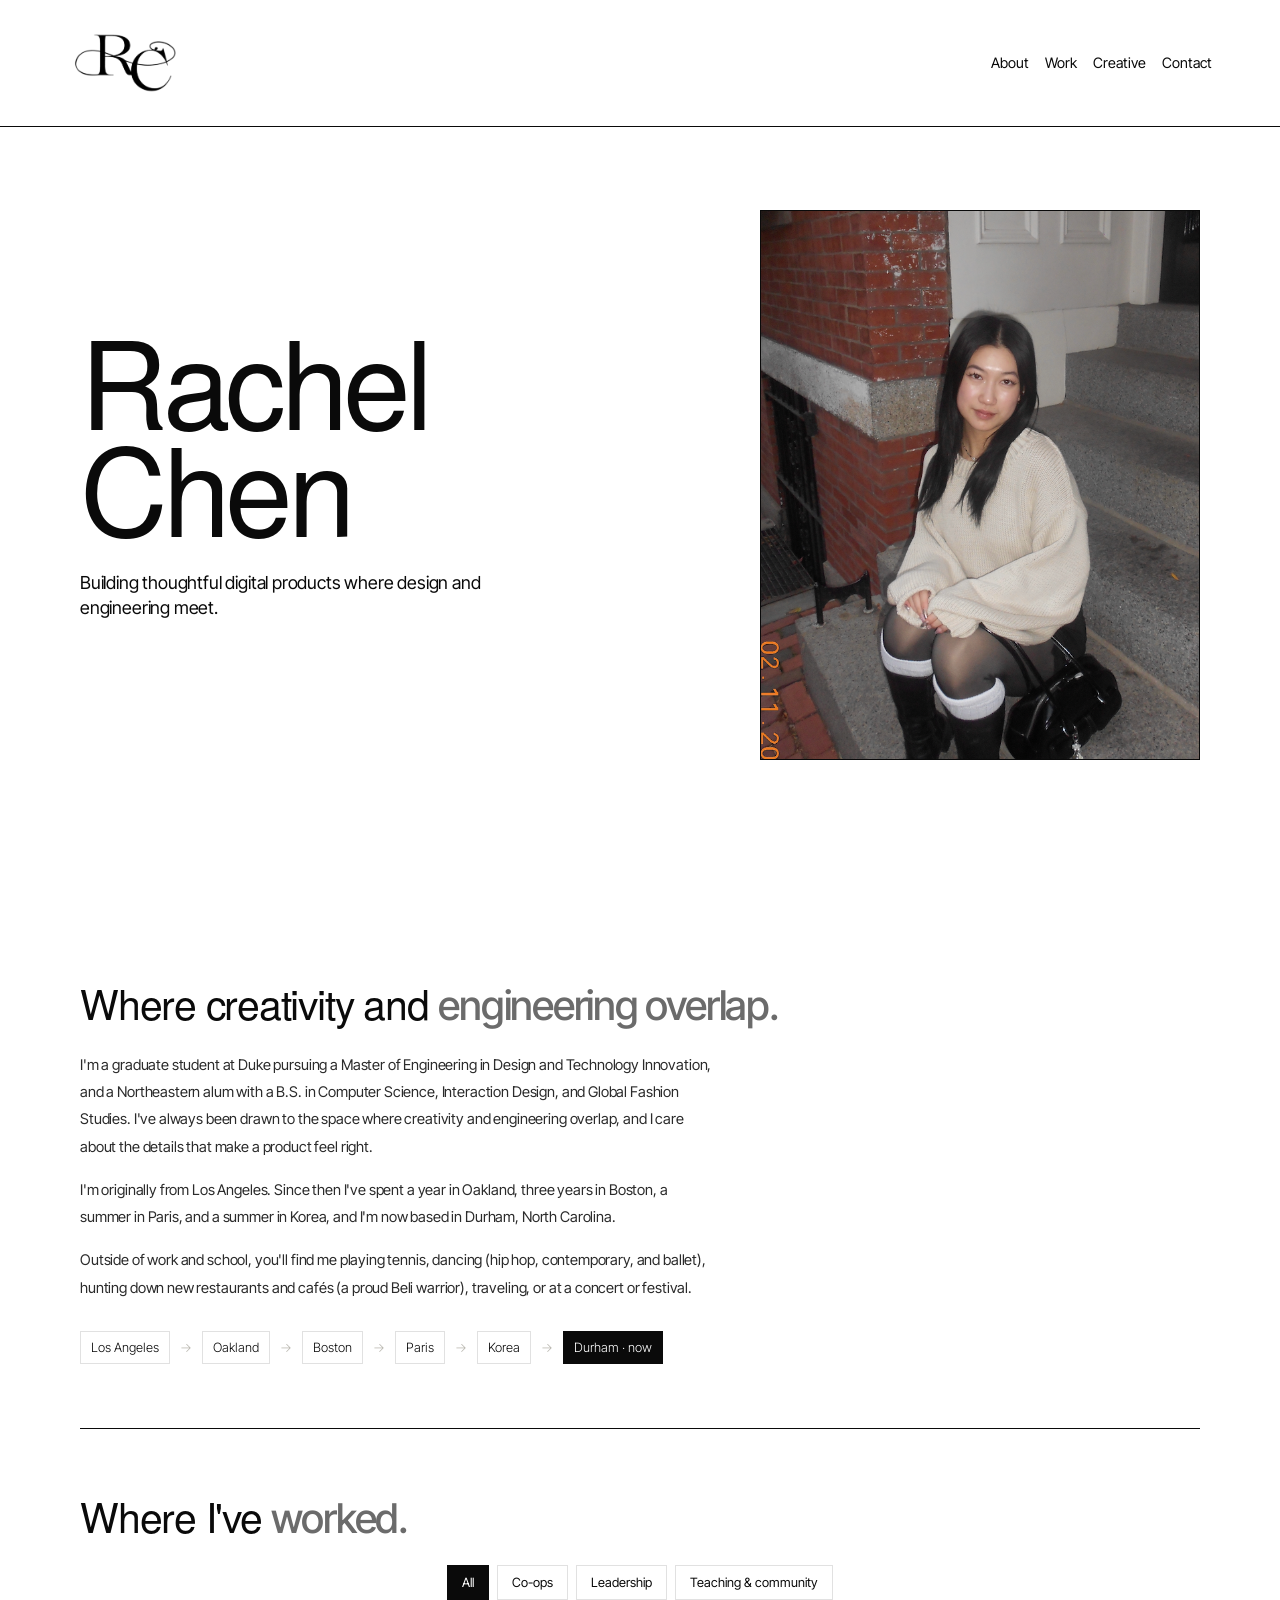
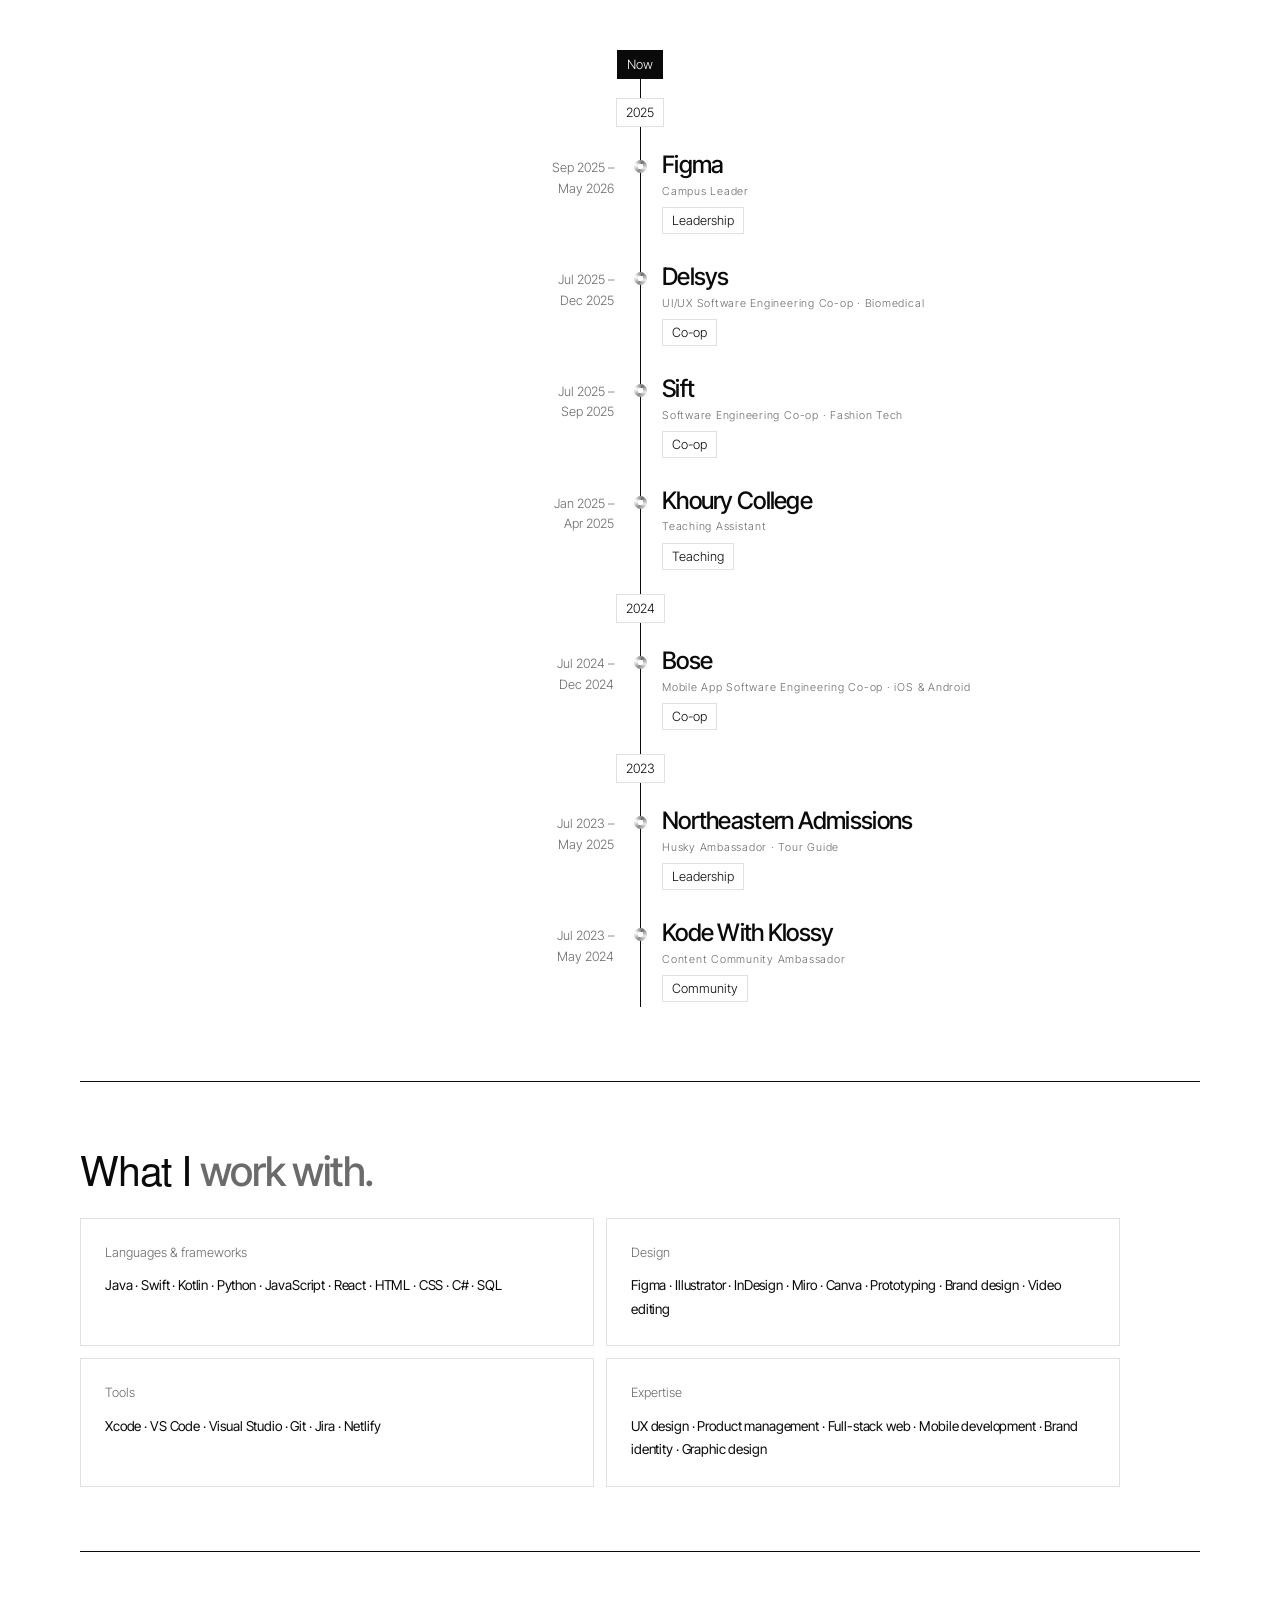
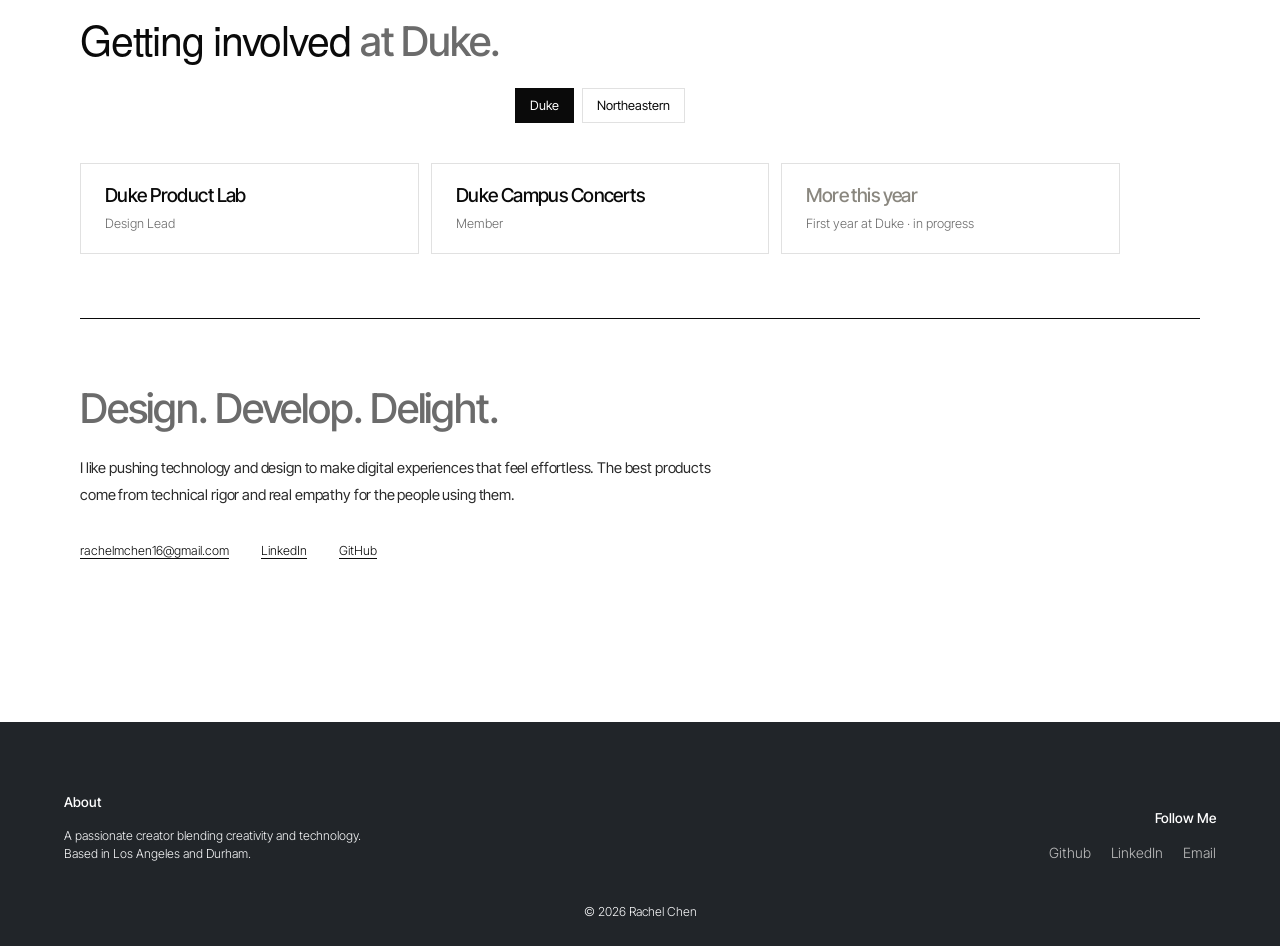
==== commit 704399cf: "modernizing" ====
--- a/about.html
+++ b/about.html
@@ -83,9 +83,7 @@
         width: 0;
         height: 0;
       }
-      body.cursor-link .cursor-ring {
-        width: 58px;
-        height: 58px;
+      body.cursor-link .cursor-ring.__old {
         border: 1px solid transparent;
         background:
           linear-gradient(rgba(255, 255, 255, 0.82), rgba(255, 255, 255, 0.82))
@@ -133,6 +131,51 @@
         pointer-events: none;
         z-index: 9997;
       }
+
+      /* ---------- hover label: the cursor tells you what a click does ---------- */
+      .cursor-label {
+        position: fixed;
+        left: 0;
+        top: 0;
+        z-index: 10000;
+        pointer-events: none;
+        padding: 7px 12px 7px 11px;
+        border-radius: 999px;
+        background: #0a0a0a;
+        color: #fff;
+        font-family: "Inter Tight", "DM Sans", sans-serif;
+        font-size: 12px;
+        font-weight: 500;
+        letter-spacing: 0.01em;
+        line-height: 1;
+        white-space: nowrap;
+        opacity: 0;
+        transition: opacity 0.12s linear;
+        will-change: transform;
+      }
+      body.cursor-link .cursor-label.has-text {
+        opacity: 1;
+      }
+      /* in link state: the ring simply fades (no resizing, so nothing bounces);
+         the dot stays the same size at the exact click point */
+      body.cursor-link .cursor-ring,
+      body.cursor-press .cursor-ring {
+        width: 32px !important;
+        height: 32px !important;
+      }
+      body.cursor-link .cursor-ring {
+        opacity: 0 !important;
+        transition: opacity 0.12s linear !important;
+      }
+      body.cursor-link .cursor {
+        width: 9px !important;
+        height: 9px !important;
+        background: #0a0a0a !important;
+        transition: none !important;
+      }
+      body.cursor-link .cursor-arrow {
+        display: none;
+      }
     </style>
     <script
       src="https://cdn.databuddy.cc/databuddy.js"
@@ -142,7 +185,66 @@
       crossorigin="anonymous"
       async
     ></script>
-  </head>
+    <!-- site-wide look: keep this as the last stylesheet -->
+  <link rel="stylesheet" href="theme.css" />
+    <!-- no eyebrows; one left edge for everything (same as the home page) -->
+    <style>
+      .about-kicker,
+      .about-meta,
+      .about-section-label,
+      .about-photo figcaption {
+        display: none !important;
+      }
+      .about-hero {
+        padding-left: 80px !important;
+        padding-right: 80px !important;
+      }
+      .about-hero-left {
+        padding-left: 0 !important;
+      }
+      .about-body {
+        max-width: none !important;
+        padding: 5rem 80px 6rem !important;
+      }
+      .about-section {
+        grid-template-columns: minmax(0, 1fr) !important;
+        max-width: 1040px;
+      }
+      /* timeline centered on the page: dates left of the spine, roles right */
+      @media (min-width: 901px) {
+        #experience.about-section {
+          max-width: none;
+        }
+        .vt {
+          max-width: 880px;
+          margin: 0 auto;
+        }
+        .tl-filters {
+          justify-content: center;
+          margin-bottom: 2.5rem !important;
+        }
+        .vt-item,
+        .vt-marker {
+          grid-template-columns: minmax(0, 1fr) 44px minmax(0, 1fr) !important;
+        }
+        .vt-list::before {
+          left: 50% !important;
+        }
+        .vt-date {
+          padding-right: 4px;
+        }
+      }
+      @media (max-width: 900px) {
+        .about-hero {
+          padding-left: 20px !important;
+          padding-right: 20px !important;
+        }
+        .about-body {
+          padding: 3rem 20px 4rem !important;
+        }
+      }
+    </style>
+</head>
 
   <body class="about-page" id="page-top">
     <div class="cursor" id="cursor"></div>
@@ -181,17 +283,13 @@
     <!-- HERO -->
     <div class="about-hero">
       <div class="about-hero-left">
-        <span class="about-kicker">Designer · Engineer · Creator</span>
         <h1 class="about-name" aria-label="Rachel Chen">
-          <span class="about-name-line" id="nameLine1">RACHEL</span>
-          <span class="about-name-line" id="nameLine2">CHEN</span>
+          <span class="about-name-line" id="nameLine1">Rachel</span>
+          <span class="about-name-line" id="nameLine2">Chen</span>
         </h1>
         <p class="about-tagline">
           Building thoughtful digital products where design and engineering meet.
         </p>
-        <div class="about-meta">
-          Duke M.Eng · Northeastern B.S. · LA, Boston &amp; Durham
-        </div>
       </div>
 
       <div class="about-hero-right">
@@ -199,7 +297,6 @@
           <div class="about-photo-frame">
             <img src="assets/pfp.png" alt="Portrait of Rachel Chen" />
           </div>
-          <figcaption>Rachel Chen · Durham, NC · 2026</figcaption>
         </figure>
       </div>
     </div>
@@ -208,7 +305,6 @@
     <div class="about-body">
       <!-- WHO I AM -->
       <section class="about-section" id="who">
-        <div class="about-section-label">Who I am</div>
         <div class="about-section-content">
           <h2 class="about-section-title">
             Where creativity and <em>engineering overlap.</em>
@@ -249,7 +345,6 @@
 
       <!-- EXPERIENCE TIMELINE -->
       <section class="about-section" id="experience">
-        <div class="about-section-label">Experience</div>
         <div class="about-section-content">
           <h2 class="about-section-title">Where I've <em>worked.</em></h2>
 
@@ -345,7 +440,6 @@
 
       <!-- SKILLS -->
       <section class="about-section" id="skills">
-        <div class="about-section-label">Skills</div>
         <div class="about-section-content">
           <h2 class="about-section-title">What I <em>work with.</em></h2>
           <div class="skills-grid">
@@ -381,7 +475,6 @@
 
       <!-- INVOLVEMENT -->
       <section class="about-section" id="involvement">
-        <div class="about-section-label">Beyond work</div>
         <div class="about-section-content">
           <h2 class="about-section-title">
             Getting involved <em id="invTitle">at Duke.</em>
@@ -451,7 +544,6 @@
 
       <!-- APPROACH -->
       <section class="about-section" id="approach">
-        <div class="about-section-label">My approach</div>
         <div class="about-section-content">
           <h2 class="about-section-title"><em>Design. Develop. Delight.</em></h2>
           <div class="about-text">
@@ -504,7 +596,7 @@
           </div>
         </div>
         <div class="text-center mt-4 small">
-          Copyright &copy; 2026; Designed and Developed with Love by Rachel ♡
+          &copy; 2026 Rachel Chen
         </div>
       </div>
     </footer>
@@ -647,9 +739,49 @@
           let trail = true;
           let shown = false;
 
+          const label = document.createElement("div");
+          label.className = "cursor-label";
+          label.setAttribute("aria-hidden", "true");
+          document.body.appendChild(label);
+          const labelFor = (hit) => {
+            const own = hit.closest("[data-cursor-label]");
+            if (own) return own.getAttribute("data-cursor-label");
+            if (hit.closest(".hang-tag"))
+              return hit.closest(".hang-tag").classList.contains("is-flipped")
+                ? "Flip back"
+                : "Flip me";
+            if (hit.closest(".project-card")) return "See the project";
+            if (hit.closest(".tl-filter")) return "Show";
+            if (hit.closest(".navbar-brand"))
+              return (hit.closest(".navbar-brand").getAttribute("href") || "").startsWith("#")
+                ? "Back to top"
+                : "Home";
+            const a = hit.closest("a");
+            if (a) {
+              const href = a.getAttribute("href") || "";
+              if (href.startsWith("mailto:")) return "Say hi";
+              if (/linkedin/i.test(href)) return "Let\u2019s connect";
+              if (/\.pdf$/i.test(href)) return "Open r\u00e9sum\u00e9";
+              if (href.startsWith("#")) return "Take me there";
+              if (a.target === "_blank" || /^https?:/i.test(href)) return "Open";
+              return "Go";
+            }
+            if (hit.closest(".navbar-toggler")) return "Menu";
+            return "Click";
+          };
+          let labelText = "";
+          const setLabel = (t) => {
+            if (t === labelText) return;
+            labelText = t;
+            if (t) label.textContent = t; // keep old text while it fades out
+            label.classList.toggle("has-text", !!t);
+          };
+
           const setMode = (target) => {
             const el = target && target.closest ? target : null;
-            const link = !!(el && el.closest(CLICKABLE));
+            const hit = el && el.closest(CLICKABLE);
+            const link = !!hit;
+            setLabel(hit ? labelFor(el) : "");
             const next = link ? "link" : "default";
             if (next !== mode) {
               mode = next;
@@ -674,6 +806,7 @@
             }
             setMode(e.target);
             dot.style.transform = `translate3d(${mx}px, ${my}px, 0) translate(-50%, -50%)`;
+            label.style.transform = `translate3d(${mx + 12}px, ${my + 14}px, 0)`;
             if (trail && lastX !== null) {
               travel += Math.hypot(mx - lastX, my - lastY);
               while (travel > spacing) {
@@ -692,7 +825,11 @@
             if (trail)
               for (let i = 0; i < 12; i++) spawn(e.clientX, e.clientY, true);
           };
-          const onUp = () => document.body.classList.remove("cursor-press");
+          const onUp = () => {
+            document.body.classList.remove("cursor-press");
+            // a click can change what the label should say (e.g. a tag flipping)
+            setTimeout(() => setMode(document.elementFromPoint(mx, my)), 0);
+          };
           const onLeave = () => {
             shown = false;
             lastX = null;
@@ -790,7 +927,7 @@
         letter.addEventListener("mouseleave", () => {
           setTimeout(() => {
             letter.style.background = "none";
-            letter.style.webkitTextFillColor = "#0e0e0e";
+            letter.style.webkitTextFillColor = "#0a0a0a";
           }, 650);
         });
       });
--- a/about.css
+++ b/about.css
@@ -132,7 +132,7 @@
   display: block;
 }
 .about-name-line + .about-name-line {
-  padding-left: 0.5em;
+  padding-left: 0;
 }
 /* letter drop, same as home */
 .about-name .letter {
--- a/theme.css
+++ b/theme.css
@@ -0,0 +1,547 @@
+/* ============================================================
+   THEME — fashion-house grotesk
+   One shared look for every page. Load it LAST in <head>:
+   <link rel="stylesheet" href="theme.css" />
+
+   Black and white, Inter Tight, solid 1px rules, no ornaments.
+   The sequins and chrome cursor are the only decoration.
+   To change the whole site's look later, change the tokens below.
+   ============================================================ */
+
+@import url("https://fonts.googleapis.com/css2?family=Inter+Tight:wght@300;400;500;600&display=swap");
+
+/* Title font: TeX Gyre Heros, a free Helvetica redraw, hosted with the site
+   so every device (Mac, Windows, Android) shows the same thing.
+   Files live in /fonts next to this stylesheet. License: fonts/GUST-FONT-LICENSE.txt */
+@font-face {
+  font-family: "Heros Web";
+  src: url("fonts/heros-regular.woff") format("woff");
+  font-weight: 400;
+  font-style: normal;
+  font-display: swap;
+}
+@font-face {
+  font-family: "Heros Web";
+  src: url("fonts/heros-bold.woff") format("woff");
+  font-weight: 700;
+  font-style: normal;
+  font-display: swap;
+}
+
+:root {
+  --ink: #0a0a0a;
+  --paper: #ffffff;
+  --paper-2: #f4f4f4; /* the one off-white, for cards and image wells */
+  --muted: #6b6b6b;
+  --hair: rgba(10, 10, 10, 0.12);
+  /* body and small text */
+  --font: "Inter Tight", "Inter", system-ui, -apple-system, Arial, sans-serif;
+  /* big titles: Helvetica look on every device (self-hosted Heros, see @font-face above) */
+  --display: "Heros Web", "Helvetica Neue", Helvetica, Arial, sans-serif;
+
+  /* re-point the old per-page variables so every page follows the theme */
+  --bg: var(--paper);
+  --bg-white: var(--paper);
+  --bg-dark: var(--paper-2);
+  --light: #8a8a8a;
+  --smoke: var(--ink);
+  --chrome: linear-gradient(var(--ink), var(--ink));
+  --chrome-solid: linear-gradient(var(--ink), var(--ink));
+}
+
+/* ---------- type: one family everywhere, no italics, no shouting caps ---------- */
+body,
+body *:not(canvas) {
+  font-family: var(--font) !important;
+  font-style: normal !important;
+  text-transform: none !important;
+}
+body {
+  background: var(--paper) !important;
+  color: var(--ink);
+  font-weight: 400;
+  -webkit-font-smoothing: antialiased;
+}
+em {
+  font-style: normal !important;
+}
+
+/* big display type: Helvetica, tight and confident */
+.hero-name,
+.hero-name *,
+.about-name,
+.about-name *,
+.align-title,
+.align-title *,
+.bu-title,
+.section-title,
+.about-title,
+.about-section-title {
+  font-family: var(--display) !important;
+}
+.hero-name,
+.about-name,
+.align-title,
+.bu-title,
+.section-title,
+.about-title {
+  font-weight: 400 !important;
+  letter-spacing: -0.045em !important;
+  line-height: 0.88 !important;
+}
+.hero--pad .hero-name {
+  letter-spacing: -0.05em !important;
+}
+.hero-name-line + .hero-name-line,
+.about-name-line + .about-name-line {
+  padding-left: 0 !important;
+}
+
+/* headings and names */
+.about-section-title,
+.exp-company,
+.tl-company,
+.vt-company,
+.tag-title,
+.overlay-title,
+.next-title,
+.involvement-org,
+.step-title,
+.feature-title,
+.deliverable-name,
+.outcome-value,
+.meta-value,
+.callout p,
+.header-tag,
+.exp-hover-text {
+  font-weight: 500 !important;
+  letter-spacing: -0.03em !important;
+}
+.about-section-title,
+.section-title + * {
+  line-height: 1.1;
+}
+
+/* body copy */
+.hero-lede,
+.hero-tagline,
+.about-tagline,
+.section-body,
+.about-text,
+.exp-body,
+.tag-desc,
+.feature-body,
+.step-body,
+.skill-list,
+.fact-value {
+  font-weight: 400 !important;
+  letter-spacing: -0.01em !important;
+  color: var(--ink) !important;
+}
+.hero-lede,
+.hero-tagline,
+.about-tagline {
+  font-size: clamp(1.1rem, 1.4vw, 1.3rem) !important;
+  line-height: 1.4 !important;
+}
+.section-body,
+.about-text,
+.exp-body {
+  color: #2b2b2b !important;
+}
+
+/* small labels: readable sentence case instead of tiny tracked caps */
+.nav-link,
+.eyebrow-text,
+.sidebar-label,
+.section-label,
+.meta-label,
+.hero-eyebrow-text,
+.deliverable-num,
+.step-num,
+.outcome-label,
+.next-label,
+.card-num,
+.card-name,
+.overlay-tag,
+.view-all,
+.footer-note,
+.project-count,
+.exp-num,
+.exp-role,
+.exp-date,
+.exp-tag,
+.exp-request,
+.exp-contact-btn,
+.tag-num,
+.tag-hint,
+.tag-tools,
+.img-caption,
+.skill-group-label,
+.involvement-role,
+.tl-filter,
+.vt-tag,
+.vt-date,
+.vt-date-inline,
+.vt-marker span,
+.about-kicker,
+.about-meta,
+.itinerary,
+.about-photo figcaption,
+.about-section-label,
+.sidebar-link,
+.sidebar-back,
+.contact-link,
+.case-link,
+.pad-label,
+.fact-label,
+.expertise-title,
+footer h5,
+footer p,
+footer a,
+footer .small {
+  letter-spacing: 0 !important;
+}
+.eyebrow-text,
+.sidebar-label,
+.section-label,
+.meta-label,
+.hero-eyebrow-text,
+.deliverable-num,
+.step-num,
+.outcome-label,
+.next-label,
+.card-num,
+.overlay-tag,
+.view-all,
+.footer-note,
+.project-count,
+.exp-num,
+.exp-date,
+.exp-tag,
+.exp-request,
+.exp-contact-btn,
+.tag-num,
+.tag-hint,
+.tag-tools,
+.img-caption,
+.skill-group-label,
+.involvement-role,
+.tl-filter,
+.vt-tag,
+.vt-date,
+.vt-date-inline,
+.vt-marker span,
+.about-kicker,
+.about-meta,
+.itinerary,
+.about-photo figcaption,
+.about-section-label,
+.sidebar-back,
+.pad-label,
+.fact-label {
+  font-size: 0.8rem !important;
+}
+.expertise-section .expertise-title {
+  text-transform: none !important; /* style.css forces caps here */
+  font-size: 0.85rem !important;
+  letter-spacing: 0 !important;
+  color: var(--muted) !important;
+  font-weight: 400 !important;
+}
+.card-name,
+.exp-role,
+.sidebar-link {
+  font-size: 0.85rem !important;
+  color: var(--ink) !important;
+}
+.meta-label,
+.section-label,
+.sidebar-label,
+.eyebrow-text,
+.outcome-label,
+.next-label,
+.card-num,
+.exp-num,
+.exp-date,
+.tag-num,
+.fact-label,
+.pad-label,
+.skill-group-label,
+.vt-date,
+.about-section-label,
+.about-kicker,
+.about-meta,
+.img-caption {
+  color: var(--muted) !important;
+}
+.eyebrow-line,
+.hero-eyebrow-line {
+  display: none !important;
+}
+.section-label::after {
+  background: var(--hair) !important;
+}
+
+/* ---------- surfaces: plain white, one light gray for cards ---------- */
+.navbar {
+  background: rgba(255, 255, 255, 0.96) !important;
+  border-bottom: 1px solid var(--ink) !important;
+}
+.nav-link {
+  color: var(--ink) !important;
+  font-size: 0.9rem !important;
+  font-weight: 400 !important;
+}
+.nav-link:hover {
+  color: var(--muted) !important;
+}
+a.navbar-brand {
+  text-decoration: none;
+}
+
+.hero-section,
+.hero,
+.facts,
+.expertise-section,
+.chrome-works-section,
+.experience-section,
+.about-hero,
+.about-body,
+.case-study,
+.content {
+  background: var(--paper) !important;
+}
+.hero-showcase {
+  background: var(--paper-2) !important;
+  border-color: var(--ink) !important;
+}
+/* section breaks: one solid line instead of alternating cream tones */
+.expertise-section,
+.chrome-works-section,
+.experience-section {
+  border-top: 1px solid var(--ink);
+}
+.expertise-section.container {
+  max-width: 100% !important;
+}
+
+.exp-card,
+.skill-group,
+.involvement-item,
+.step,
+.deliverable-item,
+.feature-item,
+.callout,
+.outcome-item,
+.img-block {
+  background: var(--paper) !important;
+  border: 1px solid var(--hair) !important;
+  border-radius: 0 !important;
+}
+.callout {
+  border-left: 2px solid var(--ink) !important;
+}
+.outcomes-grid {
+  background: var(--hair) !important;
+}
+.exp-tag,
+.vt-tag {
+  border-color: var(--hair) !important;
+  color: var(--ink) !important;
+  border-radius: 0 !important;
+}
+.exp-hover-overlay {
+  background: rgba(10, 10, 10, 0.92) !important;
+}
+.exp-hover-text {
+  color: #fff !important;
+  font-size: 1.4rem !important;
+}
+.exp-contact-btn {
+  background: #fff !important;
+  color: var(--ink) !important;
+  border-radius: 0 !important;
+}
+
+/* ---------- rules: solid 1px, no chrome gradients, no diamonds ---------- */
+.chrome-rule,
+.hero-rule,
+.section-rule,
+.about-rule,
+.grid-divider-rule {
+  height: 1px !important;
+  background: var(--ink) !important;
+  opacity: 1 !important;
+}
+.exp-divider {
+  background: var(--hair) !important;
+}
+.rule-diamond {
+  display: none !important;
+}
+.section-footer,
+.next-project {
+  border-top: 1px solid var(--ink) !important;
+  border-image: none !important;
+}
+.hero-strip {
+  border-bottom: 1px solid var(--ink) !important;
+}
+.facts-grid {
+  border-top: 1px solid var(--ink) !important;
+}
+
+/* ---------- project cards: image in a plain frame ---------- */
+.card-frame {
+  padding: 0 !important;
+  border-radius: 0 !important;
+  background: none !important;
+  border: 1px solid var(--ink);
+}
+.project-card:hover .card-frame {
+  background: none !important;
+}
+.card-inner {
+  border-radius: 0 !important;
+}
+.rivets,
+.shimmer {
+  display: none !important;
+}
+.card-label {
+  padding-top: 0.7rem !important;
+}
+.overlay-tag {
+  color: rgba(255, 255, 255, 0.8) !important;
+}
+.overlay-title {
+  color: #fff !important;
+}
+
+/* ---------- hang tags: white card, black edge and strings ---------- */
+.rail-bar {
+  height: 1px !important;
+  background: var(--ink) !important;
+}
+.hang-string {
+  background: var(--ink) !important;
+}
+.tag-face {
+  background: var(--ink) !important; /* this is the 1px outline */
+}
+.tag-face::before {
+  background: #fff !important;
+}
+.tag-title {
+  font-size: 1.45rem !important;
+  line-height: 1 !important;
+  color: var(--ink) !important;
+}
+.tag-hint,
+.tag-tools {
+  color: var(--muted) !important;
+}
+
+/* ---------- details row ---------- */
+.fact-value a,
+.hero-meta-link,
+.contact-link,
+.case-link {
+  color: var(--ink) !important;
+  text-decoration: underline !important;
+  text-decoration-thickness: 1px !important;
+  text-underline-offset: 3px !important;
+  border-bottom: none !important;
+}
+.fact-value a:hover,
+.contact-link:hover,
+.case-link:hover {
+  color: var(--muted) !important;
+}
+
+/* ---------- sequin pad ---------- */
+.hero-sequins,
+.hero-sequins--smoke,
+.hero-sequins--noir,
+.hero-sequins--black {
+  background: var(--ink) !important;
+  border-radius: 8px !important;
+  box-shadow: none !important;
+}
+/* caption under the pad: "↳ Brush the sequins" */
+.sequin-pad-wrap .pad-label {
+  margin: 12px 0 0 !important;
+  font-size: 0.95rem !important;
+  font-weight: 400 !important;
+  color: var(--ink) !important;
+}
+
+/* ---------- about page bits ---------- */
+.about-photo-frame {
+  padding: 0 !important;
+  border-radius: 0 !important;
+  background: none !important;
+  border: 1px solid var(--ink);
+  box-shadow: none !important;
+}
+.about-photo-frame img {
+  border-radius: 0 !important;
+}
+.about-section-label::before {
+  background: var(--ink) !important;
+}
+.about-section-title em,
+.section-title em {
+  color: var(--muted) !important;
+}
+.itinerary span:not(.itin-arrow) {
+  border-radius: 0 !important;
+  border-color: var(--hair) !important;
+  color: var(--ink);
+}
+.itinerary .itin-now,
+.tl-filter[aria-pressed="true"],
+.vt-now span {
+  background: var(--ink) !important;
+  border-color: var(--ink) !important;
+  color: #fff !important;
+}
+.tl-filter,
+.vt-marker span {
+  border-radius: 0 !important;
+  border-color: var(--hair) !important;
+  color: var(--ink) !important;
+}
+.vt-list::before {
+  background: var(--ink) !important;
+}
+.vt-marker.vt-now span {
+  background: var(--ink) !important;
+  color: #fff !important;
+}
+
+/* ---------- footer: plain black ---------- */
+footer {
+  background: var(--ink) !important;
+}
+footer h5 {
+  font-size: 0.85rem !important;
+  font-weight: 500 !important;
+  color: #fff !important;
+}
+footer a.text-light,
+footer a {
+  color: #bdbdbd !important;
+}
+footer a:hover {
+  color: #fff !important;
+}
+
+/* ---------- case-study sidebar ---------- */
+.sidebar {
+  border-right: 1px solid var(--hair) !important;
+}
+.sidebar-link.active {
+  border-left-color: var(--ink) !important;
+}
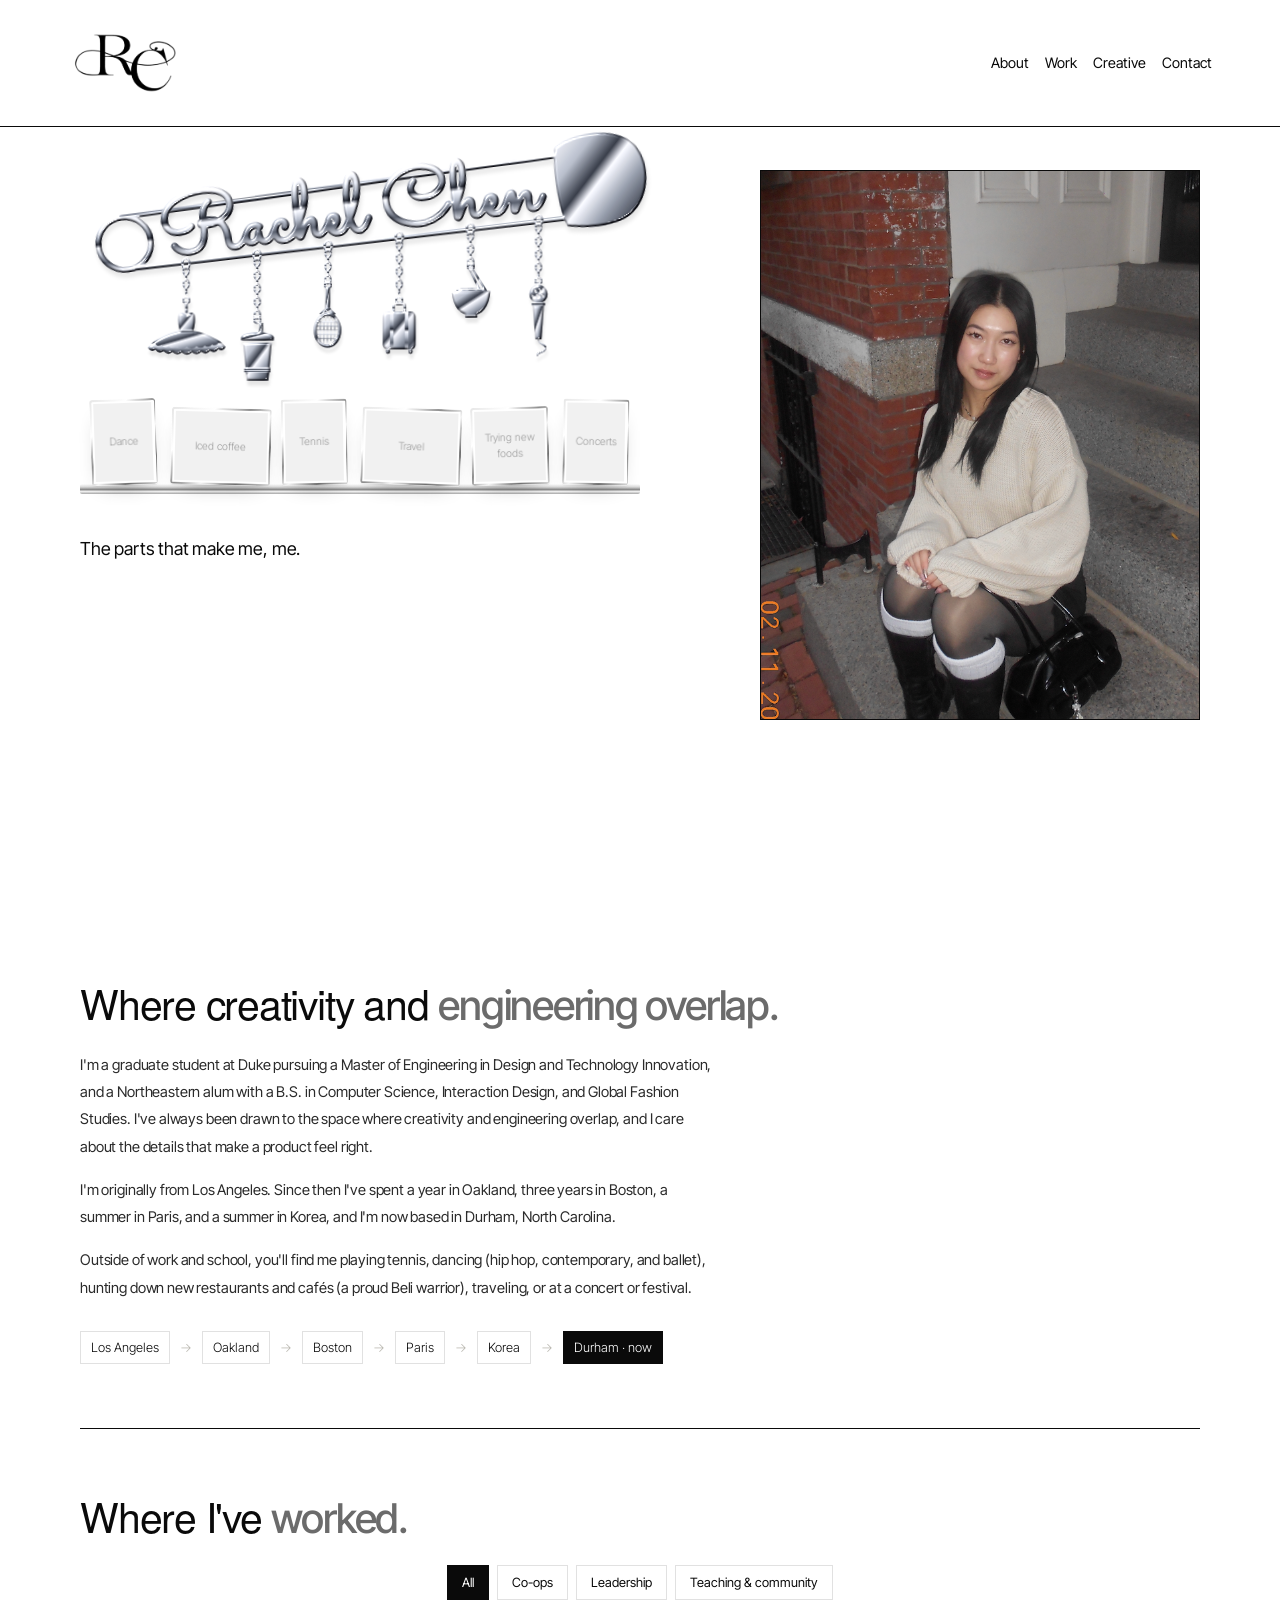
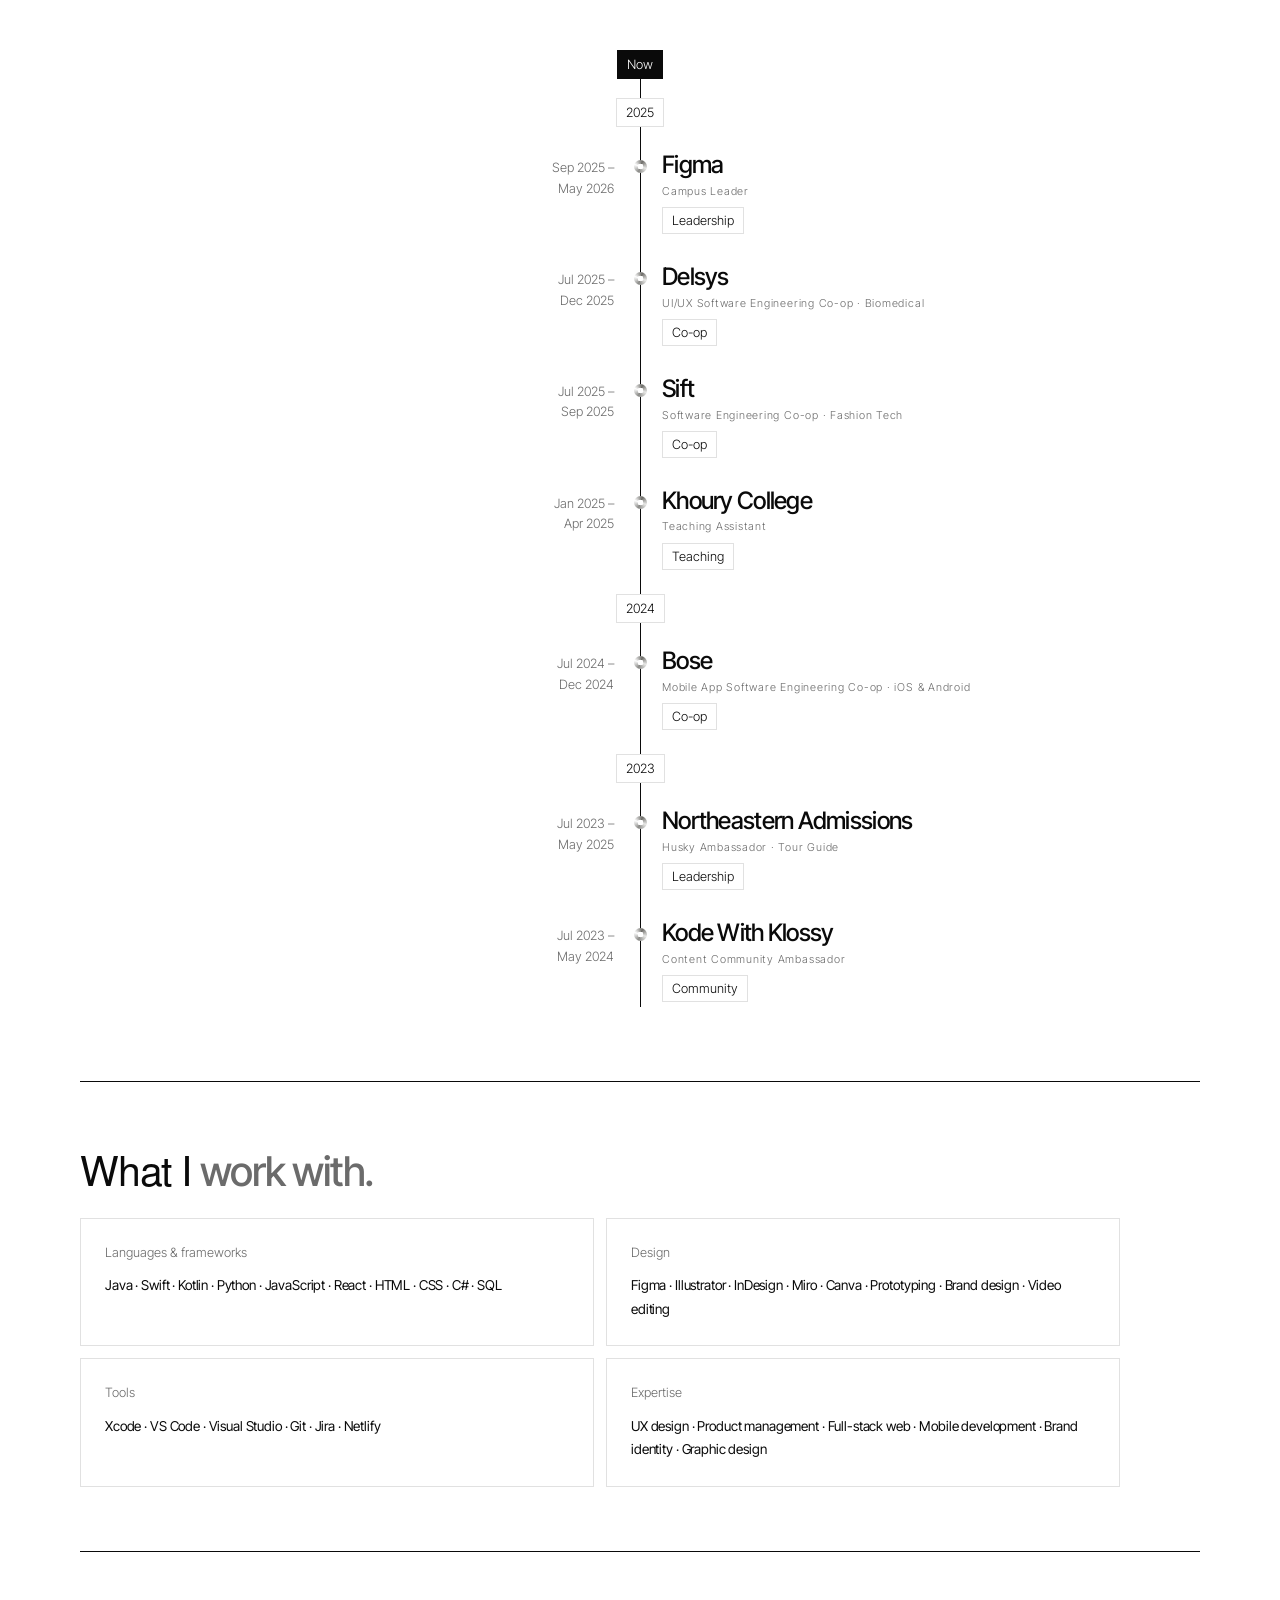
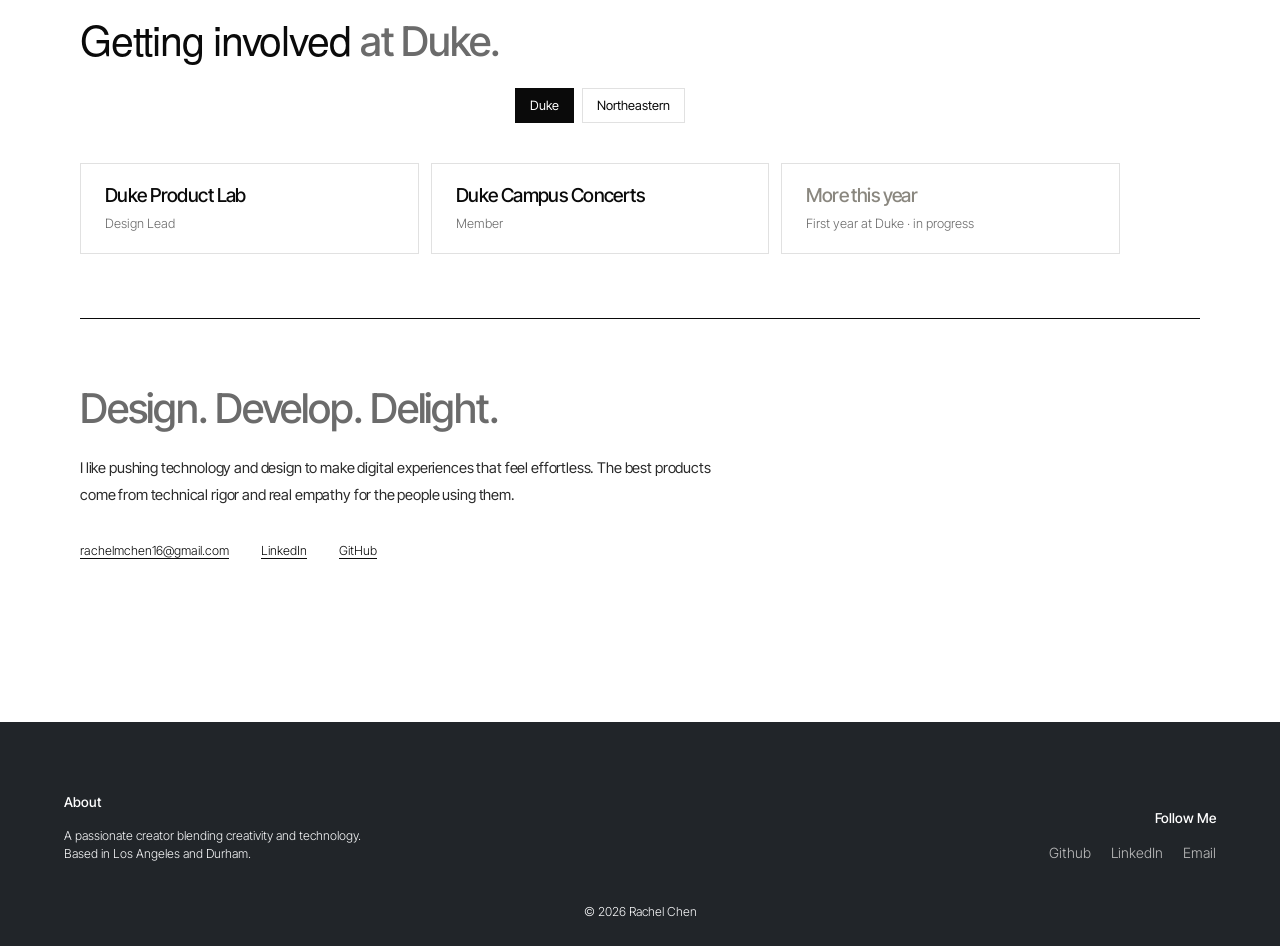
==== commit 35e2692d: "motion" ====
--- a/about.html
+++ b/about.html
@@ -186,7 +186,7 @@
       async
     ></script>
     <!-- site-wide look: keep this as the last stylesheet -->
-  <link rel="stylesheet" href="theme.css" />
+    <link rel="stylesheet" href="theme.css" />
     <!-- no eyebrows; one left edge for everything (same as the home page) -->
     <style>
       .about-kicker,
@@ -244,7 +244,269 @@
         }
       }
     </style>
-</head>
+    <style>
+      /* ---------- chrome pin in place of the name ---------- */
+      .about-hero .about-name {
+        position: absolute !important;
+        width: 1px;
+        height: 1px;
+        overflow: hidden;
+        clip: rect(0 0 0 0);
+        white-space: nowrap;
+      }
+      .pin-stage {
+        position: relative;
+        width: 100%;
+        max-width: 760px;
+        margin: 0 0 1.5rem -2%;
+      }
+      .pin-stage svg {
+        display: block;
+        width: 100%;
+        height: auto;
+        overflow: visible;
+        touch-action: pan-y;
+      }
+      .charm-tip {
+        position: absolute;
+        left: 0;
+        top: 0;
+        z-index: 3;
+        pointer-events: none;
+        padding: 7px 12px;
+        border-radius: 999px;
+        background: #0a0a0a;
+        color: #fff;
+        font-family: "Inter Tight", "DM Sans", sans-serif;
+        font-size: 12px;
+        font-weight: 500;
+        letter-spacing: 0.01em;
+        white-space: nowrap;
+        opacity: 0;
+        transition: opacity 0.15s;
+      }
+      .charm-tip.on {
+        opacity: 1;
+      }
+    </style>
+    <style>
+      /* ---------- the shelf: photos stand on a chrome ledge and pop out on hover ---------- */
+      .shelf {
+        padding: 0;
+        margin: -0.5rem 0 0;
+        position: relative;
+      }
+      /* pin sits a little higher, shelf right under it, tagline under the shelf */
+      @media (min-width: 901px) {
+        .about-hero {
+          align-items: start !important;
+          padding-top: 130px !important;
+        }
+        .about-hero-right {
+          padding-top: 40px;
+        }
+      }
+      .pin-stage {
+        margin-bottom: 0.5rem !important;
+      }
+      /* small, a little closing moment at the end of the page */
+      .shelf-row,
+      .shelf-ledge {
+        max-width: 560px;
+      }
+      .shelf-note {
+        margin: 0 0 5.5rem;
+        font-size: 1rem;
+        color: #6b6b6b;
+      }
+      .shelf-row {
+        display: flex;
+        align-items: flex-end;
+        justify-content: space-between;
+        gap: 12px;
+        padding: 0 2%;
+        perspective: 1200px;
+      }
+      .shelf-item {
+        position: relative;
+        flex: 1 1 0;
+        margin: 0;
+        z-index: 1;
+        transition:
+          opacity 0.3s,
+          filter 0.3s;
+      }
+      .shelf-lift {
+        transform-origin: 50% 100%;
+        transform: rotate(var(--tilt));
+        transition: transform 0.45s cubic-bezier(0.2, 0.9, 0.25, 1.25);
+      }
+      .shelf-item.is-tall {
+        flex-grow: 0.9;
+      }
+      .shelf-item.is-wide {
+        flex-grow: 1.35;
+      }
+      .shelf-item.is-square {
+        flex-grow: 1.05;
+      }
+      .shelf-frame {
+        position: relative;
+        padding: 4px;
+        background: #fff;
+        border-radius: 3px;
+        box-shadow:
+          0 1px 0 rgba(0, 0, 0, 0.06),
+          0 10px 22px -14px rgba(0, 0, 0, 0.45);
+        transition: box-shadow 0.4s;
+      }
+      .shelf-frame::after {
+        /* a little chrome rim, like a metal frame */
+        content: "";
+        position: absolute;
+        inset: 0;
+        border-radius: 3px;
+        padding: 1.5px;
+        background: linear-gradient(
+          135deg,
+          #e6e6e6,
+          #ffffff 25%,
+          #8d8d8d 45%,
+          #f4f4f4 60%,
+          #6f6f6f 80%,
+          #dcdcdc
+        );
+        -webkit-mask:
+          linear-gradient(#000 0 0) content-box,
+          linear-gradient(#000 0 0);
+        -webkit-mask-composite: xor;
+        mask-composite: exclude;
+        pointer-events: none;
+      }
+      .shelf-frame img,
+      .shelf-empty {
+        display: block;
+        width: 100%;
+        object-fit: cover;
+        background: #f1f1f1;
+      }
+      .is-tall .shelf-frame img,
+      .is-tall .shelf-empty {
+        aspect-ratio: 3 / 4;
+      }
+      .is-wide .shelf-frame img,
+      .is-wide .shelf-empty {
+        aspect-ratio: 4 / 3;
+      }
+      .is-square .shelf-frame img,
+      .is-square .shelf-empty {
+        aspect-ratio: 1;
+      }
+      .shelf-empty {
+        display: grid;
+        place-items: center;
+        color: #9a9a9a;
+        font-size: 0.65rem;
+        text-align: center;
+        padding: 0.5rem;
+      }
+      .shelf-frame img + .shelf-empty {
+        display: none;
+      }
+      .shelf-item figcaption {
+        position: absolute;
+        left: 50%;
+        top: calc(100% + 18px);
+        transform: translateX(-50%);
+        white-space: nowrap;
+        font-size: 0.75rem;
+        color: #8a8a8a;
+        opacity: 0;
+        transition: color 0.3s;
+      }
+      .shelf-ledge {
+        height: 10px;
+        margin: 0 0 2.6rem;
+        border-radius: 2px;
+        background: linear-gradient(
+          180deg,
+          #ffffff 0%,
+          #d9d9d9 30%,
+          #8c8c8c 55%,
+          #eeeeee 75%,
+          #a7a7a7 100%
+        );
+        box-shadow: 0 10px 18px -12px rgba(0, 0, 0, 0.5);
+      }
+      /* hover (or hovering its charm): the photo lifts off the shelf toward you */
+      .shelf-item:hover,
+      .shelf-item.is-lit {
+        z-index: 5;
+      }
+      .shelf-item:hover .shelf-lift,
+      .shelf-item.is-lit .shelf-lift {
+        transform: translateY(-34px) rotate(0deg) scale(1.9);
+      }
+      .shelf-item:hover .shelf-frame,
+      .shelf-item.is-lit .shelf-frame {
+        box-shadow: 0 30px 50px -22px rgba(0, 0, 0, 0.55);
+      }
+      .shelf-item:hover figcaption,
+      .shelf-item.is-lit figcaption {
+        color: #0a0a0a;
+        opacity: 1;
+      }
+      .shelf-item figcaption {
+        transition:
+          opacity 0.25s,
+          color 0.25s;
+      }
+      .shelf-row:hover .shelf-item:not(:hover),
+      .shelf-row.has-lit .shelf-item:not(.is-lit) {
+        opacity: 0.55;
+        filter: grayscale(0.4);
+      }
+      @media (prefers-reduced-motion: reduce) {
+        .shelf-lift {
+          transition: none;
+        }
+      }
+      /* phones: one small shelf of six, same as desktop */
+      @media (max-width: 900px) {
+        .shelf-row {
+          gap: 6px;
+          padding: 0;
+        }
+        .shelf-frame {
+          padding: 3px;
+        }
+        .shelf-item figcaption {
+          font-size: 0.72rem;
+          top: calc(100% + 12px);
+        }
+        .shelf-item:hover .shelf-lift,
+        .shelf-item.is-lit .shelf-lift {
+          transform: translateY(-14px) scale(1.7);
+        }
+        /* the end photos grow inward so they stay on screen */
+        .shelf-item:first-child .shelf-lift {
+          transform-origin: 0 100%;
+        }
+        .shelf-item:last-child .shelf-lift {
+          transform-origin: 100% 100%;
+        }
+        .shelf-item:first-child figcaption {
+          left: 0;
+          transform: none;
+        }
+        .shelf-item:last-child figcaption {
+          left: auto;
+          right: 0;
+          transform: none;
+        }
+      }
+    </style>
+  </head>
 
   <body class="about-page" id="page-top">
     <div class="cursor" id="cursor"></div>
@@ -254,7 +516,11 @@
     <nav class="navbar navbar-expand-lg navbar-light fixed-top" id="mainNav">
       <div class="container nav-container">
         <a class="navbar-brand" href="index.html">
-          <img src="assets/LOGO.png" alt="Rachel Chen home" style="height: 100px" />
+          <img
+            src="assets/LOGO.png"
+            alt="Rachel Chen home"
+            style="height: 100px"
+          />
         </a>
         <button
           class="navbar-toggler navbar-toggler-right"
@@ -269,11 +535,19 @@
         </button>
         <div class="collapse navbar-collapse" id="navbarResponsive">
           <ul class="navbar-nav ms-auto">
-            <li class="nav-item"><a class="nav-link" href="about.html">About</a></li>
-            <li class="nav-item"><a class="nav-link" href="index.html#work">Work</a></li>
-            <li class="nav-item"><a class="nav-link" href="creative.html">Creative</a></li>
             <li class="nav-item">
-              <a class="nav-link" href="mailto:rachelmchen16@gmail.com">Contact</a>
+              <a class="nav-link" href="about.html">About</a>
+            </li>
+            <li class="nav-item">
+              <a class="nav-link" href="index.html#work">Work</a>
+            </li>
+            <li class="nav-item">
+              <a class="nav-link" href="creative.html">Creative</a>
+            </li>
+            <li class="nav-item">
+              <a class="nav-link" href="mailto:rachelmchen16@gmail.com"
+                >Contact</a
+              >
             </li>
           </ul>
         </div>
@@ -287,9 +561,595 @@
           <span class="about-name-line" id="nameLine1">Rachel</span>
           <span class="about-name-line" id="nameLine2">Chen</span>
         </h1>
-        <p class="about-tagline">
-          Building thoughtful digital products where design and engineering meet.
-        </p>
+        <!-- your name as a chrome safety pin, with a charm for each thing you love -->
+        <div class="pin-stage" id="pinStage">
+          <svg id="pin" viewBox="0 120 1000 450" aria-hidden="true">
+            <defs>
+              <!-- chrome reflects a bright sky, a dark horizon and a bright floor -->
+              <linearGradient id="metal" x1="0" y1="0" x2="0" y2="1">
+                <stop offset="0" stop-color="#ffffff" />
+                <stop offset=".2" stop-color="#e3e7ec" />
+                <stop offset=".36" stop-color="#8b929b" />
+                <stop offset=".46" stop-color="#262a30" />
+                <stop offset=".53" stop-color="#f9fbfd" />
+                <stop offset=".66" stop-color="#bcc2ca" />
+                <stop offset=".82" stop-color="#5a6069" />
+                <stop offset="1" stop-color="#eef1f5" />
+              </linearGradient>
+              <linearGradient id="metalH" x1="0" y1="0" x2="1" y2="1">
+                <stop offset="0" stop-color="#ffffff" />
+                <stop offset=".25" stop-color="#b9bfc7" />
+                <stop offset=".42" stop-color="#3a3f46" />
+                <stop offset=".5" stop-color="#fbfcfe" />
+                <stop offset=".68" stop-color="#9aa1aa" />
+                <stop offset=".85" stop-color="#4b5058" />
+                <stop offset="1" stop-color="#e9edf2" />
+              </linearGradient>
+              <!-- a bright band that sweeps across the name on hover -->
+              <linearGradient
+                id="sweep"
+                gradientUnits="userSpaceOnUse"
+                x1="-400"
+                y1="0"
+                x2="-240"
+                y2="0"
+              >
+                <stop offset="0" stop-color="#fff" stop-opacity="0" />
+                <stop offset=".5" stop-color="#fff" stop-opacity=".85" />
+                <stop offset="1" stop-color="#fff" stop-opacity="0" />
+              </linearGradient>
+              <filter
+                id="chrome"
+                x="-30%"
+                y="-30%"
+                width="160%"
+                height="170%"
+                color-interpolation-filters="sRGB"
+              >
+                <feGaussianBlur in="SourceAlpha" stdDeviation="2" result="b" />
+                <!-- broad sheen -->
+                <feSpecularLighting
+                  in="b"
+                  surfaceScale="4.5"
+                  specularConstant="1.1"
+                  specularExponent="34"
+                  lighting-color="#fff"
+                  result="s1"
+                >
+                  <feDistantLight azimuth="240" elevation="32" />
+                </feSpecularLighting>
+                <!-- sharp glints -->
+                <feSpecularLighting
+                  in="b"
+                  surfaceScale="4.5"
+                  specularConstant="1.2"
+                  specularExponent="120"
+                  lighting-color="#fff"
+                  result="s2"
+                >
+                  <feDistantLight azimuth="60" elevation="40" />
+                </feSpecularLighting>
+                <feComposite
+                  in="s1"
+                  in2="s2"
+                  operator="arithmetic"
+                  k2="1"
+                  k3="1"
+                  result="s"
+                />
+                <feComposite
+                  in="s"
+                  in2="SourceAlpha"
+                  operator="in"
+                  result="si"
+                />
+                <!-- dark rims where the surface turns away -->
+                <feDiffuseLighting
+                  in="b"
+                  surfaceScale="4.5"
+                  diffuseConstant="1.15"
+                  lighting-color="#fff"
+                  result="d"
+                >
+                  <feDistantLight azimuth="240" elevation="58" />
+                </feDiffuseLighting>
+                <feComposite
+                  in="d"
+                  in2="SourceAlpha"
+                  operator="in"
+                  result="di"
+                />
+                <feBlend
+                  in="SourceGraphic"
+                  in2="di"
+                  mode="multiply"
+                  result="m"
+                />
+                <feComposite
+                  in="m"
+                  in2="si"
+                  operator="arithmetic"
+                  k2="1"
+                  k3="1"
+                  result="lit"
+                />
+                <feComponentTransfer in="lit" result="pop">
+                  <feFuncR type="linear" slope="1.04" intercept="-0.02" />
+                  <feFuncG type="linear" slope="1.04" intercept="-0.02" />
+                  <feFuncB type="linear" slope="1.04" intercept="0" />
+                </feComponentTransfer>
+                <feGaussianBlur in="SourceAlpha" stdDeviation="4" result="sh" />
+                <feOffset in="sh" dx="2" dy="8" result="sho" />
+                <feComponentTransfer in="sho" result="shf">
+                  <feFuncA type="linear" slope=".1" />
+                </feComponentTransfer>
+                <feMerge>
+                  <feMergeNode in="shf" />
+                  <feMergeNode in="pop" />
+                </feMerge>
+              </filter>
+              <filter
+                id="chromeSm"
+                x="-30%"
+                y="-30%"
+                width="160%"
+                height="170%"
+                color-interpolation-filters="sRGB"
+              >
+                <feGaussianBlur
+                  in="SourceAlpha"
+                  stdDeviation="1.5"
+                  result="b"
+                />
+                <!-- broad sheen -->
+                <feSpecularLighting
+                  in="b"
+                  surfaceScale="3.5"
+                  specularConstant="1.1"
+                  specularExponent="34"
+                  lighting-color="#fff"
+                  result="s1"
+                >
+                  <feDistantLight azimuth="240" elevation="32" />
+                </feSpecularLighting>
+                <!-- sharp glints -->
+                <feSpecularLighting
+                  in="b"
+                  surfaceScale="3.5"
+                  specularConstant="1.2"
+                  specularExponent="120"
+                  lighting-color="#fff"
+                  result="s2"
+                >
+                  <feDistantLight azimuth="60" elevation="40" />
+                </feSpecularLighting>
+                <feComposite
+                  in="s1"
+                  in2="s2"
+                  operator="arithmetic"
+                  k2="1"
+                  k3="1"
+                  result="s"
+                />
+                <feComposite
+                  in="s"
+                  in2="SourceAlpha"
+                  operator="in"
+                  result="si"
+                />
+                <!-- dark rims where the surface turns away -->
+                <feDiffuseLighting
+                  in="b"
+                  surfaceScale="3.5"
+                  diffuseConstant="1.15"
+                  lighting-color="#fff"
+                  result="d"
+                >
+                  <feDistantLight azimuth="240" elevation="58" />
+                </feDiffuseLighting>
+                <feComposite
+                  in="d"
+                  in2="SourceAlpha"
+                  operator="in"
+                  result="di"
+                />
+                <feBlend
+                  in="SourceGraphic"
+                  in2="di"
+                  mode="multiply"
+                  result="m"
+                />
+                <feComposite
+                  in="m"
+                  in2="si"
+                  operator="arithmetic"
+                  k2="1"
+                  k3="1"
+                  result="lit"
+                />
+                <feComponentTransfer in="lit" result="pop">
+                  <feFuncR type="linear" slope="1.04" intercept="-0.02" />
+                  <feFuncG type="linear" slope="1.04" intercept="-0.02" />
+                  <feFuncB type="linear" slope="1.04" intercept="0" />
+                </feComponentTransfer>
+                <feGaussianBlur in="SourceAlpha" stdDeviation="3" result="sh" />
+                <feOffset in="sh" dx="2" dy="8" result="sho" />
+                <feComponentTransfer in="sho" result="shf">
+                  <feFuncA type="linear" slope=".1" />
+                </feComponentTransfer>
+                <feMerge>
+                  <feMergeNode in="shf" />
+                  <feMergeNode in="pop" />
+                </feMerge>
+              </filter>
+
+              <!-- the charms, drawn so the jump ring sits at 0,0 -->
+              <g id="c-tutu">
+                <circle
+                  cx="0"
+                  cy="6"
+                  r="6"
+                  fill="none"
+                  stroke="url(#metal)"
+                  stroke-width="3.5"
+                />
+                <rect
+                  x="-2.5"
+                  y="11"
+                  width="5"
+                  height="22"
+                  rx="2.5"
+                  fill="url(#metal)"
+                />
+                <!-- bodice with a sweetheart neckline -->
+                <path
+                  fill="url(#metalH)"
+                  d="M-16 34 C-11 28 -4 30 0 36 C4 30 11 28 16 34 C18 48 15 60 12 70 L-12 70 C-15 60 -18 48 -16 34 Z"
+                />
+                <!-- a full, layered skirt -->
+                <path
+                  fill="url(#metal)"
+                  d="M-13 68 L13 68 C40 72 64 82 76 98 Q70 108 61 102 Q55 112 45 105 Q38 115 28 107 Q20 116 10 108 Q0 117 -10 108 Q-20 116 -28 107 Q-38 115 -45 105 Q-55 112 -61 102 Q-70 108 -76 98 C-64 82 -40 72 -13 68 Z"
+                />
+                <path
+                  fill="url(#metalH)"
+                  d="M-13 66 L13 66 C34 70 52 77 62 90 Q57 98 49 93 Q43 101 35 95 Q28 103 19 96 Q10 104 0 97 Q-10 104 -19 96 Q-28 103 -35 95 Q-43 101 -49 93 Q-57 98 -62 90 C-52 77 -34 70 -13 66 Z"
+                />
+                <rect
+                  x="-14"
+                  y="63"
+                  width="28"
+                  height="7"
+                  rx="3.5"
+                  fill="url(#metal)"
+                />
+              </g>
+              <g id="c-coffee">
+                <circle
+                  cx="0"
+                  cy="6"
+                  r="6"
+                  fill="none"
+                  stroke="url(#metal)"
+                  stroke-width="3.5"
+                />
+                <path fill="url(#metalH)" d="M4 12 L12 12 L10 36 L2 36 Z" />
+                <path
+                  fill="url(#metalH)"
+                  d="M-32 46 L32 46 L32 40 C32 26 -32 26 -32 40 Z"
+                />
+                <path
+                  fill-rule="evenodd"
+                  fill="url(#metalH)"
+                  d="M-28 50 L28 50 L21 124 L-21 124 Z"
+                />
+                <rect
+                  x="-26"
+                  y="98"
+                  width="51"
+                  height="10"
+                  fill="url(#metal)"
+                />
+              </g>
+              <g id="c-racket">
+                <circle
+                  cx="0"
+                  cy="6"
+                  r="6"
+                  fill="none"
+                  stroke="url(#metal)"
+                  stroke-width="3.5"
+                />
+                <rect
+                  x="-4.5"
+                  y="10"
+                  width="9"
+                  height="44"
+                  rx="3.5"
+                  fill="url(#metalH)"
+                />
+                <path
+                  fill="url(#metalH)"
+                  d="M-4 50 L-16 62 L-11 65 L0 56 L11 65 L16 62 L4 50 Z"
+                />
+                <path
+                  fill-rule="evenodd"
+                  fill="url(#metalH)"
+                  d="M-27 94 a27 34 0 1 0 54 0 a27 34 0 1 0 -54 0 Z M-21 94 a21 28 0 1 0 42 0 a21 28 0 1 0 -42 0 Z"
+                />
+                <path
+                  fill="none"
+                  stroke="url(#metal)"
+                  stroke-width="1.3"
+                  d="M-14 70 L-14 118 M-7 66 L-7 122 M0 66 L0 122 M7 66 L7 122 M14 70 L14 118 M-19 78 L19 78 M-21 86 L21 86 M-21 94 L21 94 M-21 102 L21 102 M-19 110 L19 110"
+                />
+              </g>
+              <g id="c-suitcase">
+                <circle
+                  cx="0"
+                  cy="6"
+                  r="6"
+                  fill="none"
+                  stroke="url(#metal)"
+                  stroke-width="3.5"
+                />
+                <path
+                  fill="none"
+                  stroke="url(#metal)"
+                  stroke-width="4.5"
+                  stroke-linejoin="round"
+                  d="M-11 30 L-11 14 L11 14 L11 30"
+                />
+                <rect
+                  x="-32"
+                  y="28"
+                  width="64"
+                  height="74"
+                  rx="9"
+                  fill="url(#metalH)"
+                />
+                <rect x="-18" y="28" width="7" height="74" fill="url(#metal)" />
+                <rect x="11" y="28" width="7" height="74" fill="url(#metal)" />
+                <circle cx="-22" cy="106" r="4.5" fill="url(#metal)" />
+                <circle cx="22" cy="106" r="4.5" fill="url(#metal)" />
+              </g>
+              <g id="c-bowl">
+                <circle
+                  cx="0"
+                  cy="6"
+                  r="6"
+                  fill="none"
+                  stroke="url(#metal)"
+                  stroke-width="3.5"
+                />
+                <!-- chopsticks hold the bowl to the ring -->
+                <path
+                  fill="none"
+                  stroke="url(#metalH)"
+                  stroke-width="4"
+                  stroke-linecap="round"
+                  d="M-3 11 L22 62 M3 11 L32 58"
+                />
+                <path
+                  fill="url(#metal)"
+                  d="M-30 54 C-20 44 -8 52 0 46 C8 52 20 44 30 54 Z"
+                />
+                <path
+                  fill="url(#metalH)"
+                  d="M-38 54 L38 54 C36 86 20 102 0 102 C-20 102 -36 86 -38 54 Z"
+                />
+                <rect
+                  x="-12"
+                  y="100"
+                  width="24"
+                  height="6"
+                  rx="2"
+                  fill="url(#metal)"
+                />
+              </g>
+              <g id="c-mic">
+                <circle
+                  cx="0"
+                  cy="6"
+                  r="6"
+                  fill="none"
+                  stroke="url(#metal)"
+                  stroke-width="3.5"
+                />
+                <path
+                  fill-rule="evenodd"
+                  fill="url(#metalH)"
+                  d="M-18 32 a18 18 0 1 0 36 0 a18 18 0 1 0 -36 0 Z M-8 24 L-4 24 L-4 28 L-8 28 Z M2 24 L6 24 L6 28 L2 28 Z M-3 34 L1 34 L1 38 L-3 38 Z M7 34 L11 34 L11 38 L7 38 Z M-13 34 L-9 34 L-9 38 L-13 38 Z"
+                />
+                <rect
+                  x="-13"
+                  y="48"
+                  width="26"
+                  height="7"
+                  rx="2"
+                  fill="url(#metal)"
+                />
+                <path fill="url(#metalH)" d="M-11 55 L11 55 L6 120 L-6 120 Z" />
+                <path
+                  fill="none"
+                  stroke="url(#metal)"
+                  stroke-width="3"
+                  stroke-linecap="round"
+                  d="M0 120 C0 132 16 128 14 138 C12 148 -4 144 -2 152"
+                />
+              </g>
+            </defs>
+
+            <!-- the pin, tilted; it wobbles when you hover it -->
+            <g id="pinGroup">
+              <g filter="url(#chrome)">
+                <circle
+                  cx="92"
+                  cy="258"
+                  r="44"
+                  fill="none"
+                  stroke="url(#metal)"
+                  stroke-width="10"
+                />
+                <path
+                  d="M92 214 C300 210 600 204 850 200"
+                  fill="none"
+                  stroke="url(#metal)"
+                  stroke-width="8"
+                  stroke-linecap="round"
+                />
+                <path
+                  d="M104 301 L850 306"
+                  fill="none"
+                  stroke="url(#metal)"
+                  stroke-width="9"
+                  stroke-linecap="round"
+                />
+                <path
+                  fill-rule="evenodd"
+                  fill="url(#metalH)"
+                  d="M826 186 C856 164 936 160 962 200 C986 238 972 300 930 318 C900 330 860 326 832 320 C820 290 818 220 826 186 Z "
+                />
+              </g>
+              <g filter="url(#chrome)">
+                <path
+                  id="name"
+                  d="M106.9970703125 -101.6845703125Q108.2421875 -101.6845703125 109.19677734375 -100.81298828125Q110.1513671875 -99.94140625 110.1513671875 -98.5302734375Q110.1513671875 -96.7041015625 108.57421875 -95.791015625Q108.3251953125 -95.625 106.37451171875 -94.2138671875Q104.423828125 -92.802734375 102.099609375 -89.6484375Q99.775390625 -86.494140625 97.6171875 -81.30615234375Q95.458984375 -76.1181640625 94.8779296875 -68.4814453125Q94.7119140625 -67.1533203125 94.67041015625 -65.8251953125Q94.62890625 -64.4970703125 94.5458984375 -63.1689453125Q96.0400390625 -63.3349609375 97.65869140625 -63.45947265625Q99.27734375 -63.583984375 101.103515625 -63.583984375Q107.080078125 -63.583984375 112.6416015625 -62.255859375Q118.203125 -60.927734375 122.8515625 -58.4375Q134.8876953125 -63.251953125 141.279296875 -71.220703125Q147.6708984375 -79.189453125 147.6708984375 -88.984375Q147.6708984375 -96.2890625 144.0185546875 -101.97509765625Q140.3662109375 -107.6611328125 133.76708984375 -111.5625Q127.16796875 -115.4638671875 117.99560546875 -117.5390625Q108.8232421875 -119.6142578125 97.8662109375 -119.6142578125Q88.3203125 -119.6142578125 78.40087890625 -118.16162109375Q68.4814453125 -116.708984375 59.22607421875 -113.8037109375Q49.970703125 -110.8984375 41.8359375 -106.58203125Q33.701171875 -102.265625 27.6416015625 -96.66259765625Q21.58203125 -91.0595703125 18.095703125 -84.169921875Q14.609375 -77.2802734375 14.609375 -69.228515625Q14.609375 -63.251953125 16.6845703125 -58.72802734375Q18.759765625 -54.2041015625 22.20458984375 -51.17431640625Q25.6494140625 -48.14453125 30.1318359375 -46.60888671875Q34.6142578125 -45.0732421875 39.51171875 -45.0732421875Q45.322265625 -45.0732421875 49.7216796875 -46.2353515625Q54.12109375 -47.3974609375 57.109375 -48.76708984375Q60.09765625 -50.13671875 61.63330078125 -51.34033203125Q63.1689453125 -52.5439453125 63.3349609375 -52.7099609375Q63.916015625 -53.125 64.6630859375 -53.66455078125Q65.41015625 -54.2041015625 66.240234375 -54.2041015625Q67.4853515625 -54.2041015625 68.3984375 -53.33251953125Q69.3115234375 -52.4609375 69.3115234375 -51.1328125Q69.3115234375 -49.8046875 68.3984375 -48.974609375Q68.232421875 -48.80859375 66.28173828125 -47.18994140625Q64.3310546875 -45.5712890625 60.6787109375 -43.7451171875Q57.0263671875 -41.9189453125 51.75537109375 -40.4248046875Q46.484375 -38.9306640625 39.677734375 -38.9306640625Q33.369140625 -38.9306640625 27.68310546875 -41.005859375Q21.9970703125 -43.0810546875 17.6806640625 -46.982421875Q13.3642578125 -50.8837890625 10.83251953125 -56.48681640625Q8.30078125 -62.08984375 8.30078125 -69.228515625Q8.30078125 -77.1142578125 11.5380859375 -84.37744140625Q14.775390625 -91.640625 20.6689453125 -97.94921875Q26.5625 -104.2578125 34.7802734375 -109.36279296875Q42.998046875 -114.4677734375 52.91748046875 -118.1201171875Q62.8369140625 -121.7724609375 74.208984375 -123.7646484375Q85.5810546875 -125.7568359375 97.7001953125 -125.7568359375Q110.068359375 -125.7568359375 120.40283203125 -123.30810546875Q130.7373046875 -120.859375 138.2080078125 -116.25244140625Q145.6787109375 -111.6455078125 149.8291015625 -104.96337890625Q153.9794921875 -98.28125 153.9794921875 -89.814453125Q153.9794921875 -78.6083984375 147.54638671875 -69.4775390625Q141.11328125 -60.3466796875 128.662109375 -54.287109375Q133.2275390625 -50.3857421875 135.84228515625 -45.19775390625Q138.45703125 -40.009765625 139.74365234375 -34.697265625Q141.0302734375 -29.384765625 141.40380859375 -24.5703125Q141.77734375 -19.755859375 141.943359375 -16.5185546875Q142.109375 -11.787109375 142.81494140625 -8.84033203125Q143.5205078125 -5.8935546875 144.80712890625 -4.2333984375Q146.09375 -2.5732421875 147.96142578125 -1.95068359375Q149.8291015625 -1.328125 152.4853515625 -1.328125Q156.220703125 -1.328125 159.375 -3.11279296875Q162.529296875 -4.8974609375 165.06103515625 -7.5537109375Q167.5927734375 -10.2099609375 169.54345703125 -13.32275390625Q171.494140625 -16.435546875 172.822265625 -19.13330078125Q174.150390625 -21.8310546875 174.85595703125 -23.61572265625Q175.5615234375 -25.400390625 175.5615234375 -25.4833984375Q176.3916015625 -27.55859375 178.466796875 -27.55859375Q179.8779296875 -27.55859375 180.74951171875 -26.60400390625Q181.62109375 -25.6494140625 181.62109375 -24.404296875Q181.62109375 -23.9892578125 181.455078125 -23.3251953125Q181.3720703125 -22.9931640625 180.50048828125 -20.79345703125Q179.62890625 -18.59375 177.96875 -15.48095703125Q176.30859375 -12.3681640625 173.818359375 -8.798828125Q171.328125 -5.2294921875 168.04931640625 -2.19970703125Q164.7705078125 0.830078125 160.66162109375 2.822265625Q156.552734375 4.814453125 151.572265625 4.814453125Q147.1728515625 4.814453125 144.22607421875 3.4033203125Q141.279296875 1.9921875 139.41162109375 -0.70556640625Q137.5439453125 -3.4033203125 136.67236328125 -7.26318359375Q135.80078125 -11.123046875 135.634765625 -16.103515625Q135.5517578125 -18.1787109375 135.3857421875 -21.04248046875Q135.2197265625 -23.90625 134.76318359375 -27.10205078125Q134.306640625 -30.2978515625 133.4765625 -33.701171875Q132.646484375 -37.1044921875 131.15234375 -40.341796875Q129.658203125 -43.5791015625 127.4169921875 -46.484375Q125.17578125 -49.3896484375 121.9384765625 -51.5478515625Q115.546875 -49.3896484375 108.69873046875 -48.18603515625Q101.8505859375 -46.982421875 94.5458984375 -46.8994140625V-44.4091796875Q94.5458984375 -34.19921875 92.51220703125 -25.27587890625Q90.478515625 -16.3525390625 85.9130859375 -9.75341796875Q81.34765625 -3.154296875 74.1259765625 0.62255859375Q66.904296875 4.3994140625 56.5283203125 4.3994140625Q51.3818359375 4.3994140625 46.35986328125 3.02978515625Q41.337890625 1.66015625 36.97998046875 -0.7470703125Q32.6220703125 -3.154296875 29.17724609375 -6.43310546875Q25.732421875 -9.7119140625 23.740234375 -13.5302734375Q23.3251953125 -14.1943359375 23.3251953125 -15.0244140625Q23.3251953125 -16.1865234375 24.19677734375 -17.14111328125Q25.068359375 -18.095703125 26.4794921875 -18.095703125Q28.3056640625 -18.095703125 29.21875 -16.5185546875Q31.044921875 -13.28125 33.9501953125 -10.5419921875Q36.85546875 -7.802734375 40.46630859375 -5.85205078125Q44.0771484375 -3.9013671875 48.18603515625 -2.822265625Q52.294921875 -1.7431640625 56.5283203125 -1.7431640625Q65.078125 -1.7431640625 71.1376953125 -4.77294921875Q77.197265625 -7.802734375 81.015625 -13.40576171875Q84.833984375 -19.0087890625 86.5771484375 -26.85302734375Q88.3203125 -34.697265625 88.3203125 -44.4091796875V-47.646484375Q85.5810546875 -48.5595703125 83.9208984375 -50.2197265625Q82.2607421875 -51.8798828125 82.2607421875 -54.287109375Q82.2607421875 -56.6943359375 83.837890625 -58.5205078125Q85.4150390625 -60.3466796875 88.3203125 -61.5087890625Q88.3203125 -63.41796875 88.4033203125 -65.28564453125Q88.486328125 -67.1533203125 88.65234375 -68.9794921875Q89.150390625 -74.9560546875 90.52001953125 -79.6875Q91.8896484375 -84.4189453125 93.75732421875 -87.98828125Q95.625 -91.5576171875 97.6171875 -94.0478515625Q99.609375 -96.5380859375 101.3525390625 -98.15673828125Q103.095703125 -99.775390625 104.2578125 -100.5224609375Q105.419921875 -101.26953125 105.5859375 -101.3525390625Q106.1669921875 -101.6845703125 106.9970703125 -101.6845703125ZM114.7998046875 -55.3662109375Q113.388671875 -55.78125 112.060546875 -56.1962890625Q110.732421875 -56.611328125 109.19677734375 -56.90185546875Q107.6611328125 -57.1923828125 105.79345703125 -57.39990234375Q103.92578125 -57.607421875 101.5185546875 -57.607421875Q97.2021484375 -57.607421875 94.462890625 -57.109375V-57.0263671875V-53.0419921875Q99.5263671875 -53.0419921875 104.88037109375 -53.623046875Q110.234375 -54.2041015625 114.7998046875 -55.3662109375Z M239.39453125 -23.1591796875Q239.0625 -22.4951171875 238.02490234375 -20.37841796875Q236.9873046875 -18.26171875 235.36865234375 -15.5224609375Q233.75 -12.783203125 231.591796875 -9.794921875Q229.43359375 -6.806640625 226.77734375 -4.31640625Q224.12109375 -1.826171875 221.0498046875 -0.20751953125Q217.978515625 1.4111328125 214.5751953125 1.4111328125Q209.7607421875 1.4111328125 206.48193359375 -1.66015625Q203.203125 -4.7314453125 201.708984375 -9.3798828125Q198.88671875 -4.6484375 194.9853515625 -1.86767578125Q191.083984375 0.9130859375 187.1826171875 0.9130859375Q184.111328125 0.9130859375 181.62109375 -0.20751953125Q179.130859375 -1.328125 177.3876953125 -3.36181640625Q175.64453125 -5.3955078125 174.68994140625 -8.134765625Q173.7353515625 -10.8740234375 173.7353515625 -14.111328125Q173.7353515625 -20.5859375 175.93505859375 -25.52490234375Q178.134765625 -30.4638671875 181.5380859375 -33.7841796875Q184.94140625 -37.1044921875 189.05029296875 -38.7646484375Q193.1591796875 -40.4248046875 196.9775390625 -40.4248046875Q199.55078125 -40.4248046875 201.708984375 -39.71923828125Q203.8671875 -39.013671875 205.40283203125 -38.18359375Q206.9384765625 -37.353515625 207.7685546875 -36.64794921875Q208.5986328125 -35.9423828125 208.681640625 -35.859375Q209.5947265625 -34.7802734375 209.5947265625 -33.6181640625Q209.5947265625 -32.373046875 208.681640625 -31.41845703125Q207.7685546875 -30.4638671875 206.5234375 -30.4638671875Q205.1953125 -30.4638671875 204.2822265625 -31.376953125Q204.1162109375 -31.54296875 203.53515625 -31.99951171875Q202.9541015625 -32.4560546875 201.9580078125 -32.9541015625Q200.9619140625 -33.4521484375 199.59228515625 -33.82568359375Q198.22265625 -34.19921875 196.4794921875 -34.19921875Q193.90625 -34.19921875 191.0009765625 -33.037109375Q188.095703125 -31.875 185.6884765625 -29.42626953125Q183.28125 -26.9775390625 181.66259765625 -23.28369140625Q180.0439453125 -19.58984375 180.0439453125 -14.5263671875Q180.0439453125 -12.94921875 180.3759765625 -11.33056640625Q180.7080078125 -9.7119140625 181.5380859375 -8.3837890625Q182.3681640625 -7.0556640625 183.779296875 -6.2255859375Q185.1904296875 -5.3955078125 187.265625 -5.3955078125Q188.759765625 -5.3955078125 190.71044921875 -6.3916015625Q192.6611328125 -7.3876953125 194.44580078125 -9.462890625Q196.23046875 -11.5380859375 197.68310546875 -14.6923828125Q199.1357421875 -17.8466796875 199.716796875 -22.1630859375Q199.8828125 -23.3251953125 200.7958984375 -24.11376953125Q201.708984375 -24.90234375 202.9541015625 -24.90234375Q204.1162109375 -24.90234375 204.98779296875 -23.9892578125Q205.859375 -23.076171875 205.9423828125 -21.9140625Q206.025390625 -20.3369140625 206.2744140625 -17.47314453125Q206.5234375 -14.609375 207.39501953125 -11.787109375Q208.2666015625 -8.96484375 210.009765625 -6.8896484375Q211.7529296875 -4.814453125 214.82421875 -4.814453125Q216.81640625 -4.814453125 218.76708984375 -5.8935546875Q220.7177734375 -6.97265625 222.58544921875 -8.75732421875Q224.453125 -10.5419921875 226.15478515625 -12.82470703125Q227.8564453125 -15.107421875 229.267578125 -17.431640625Q230.6787109375 -19.755859375 231.7578125 -21.9140625Q232.8369140625 -24.072265625 233.583984375 -25.6494140625Q233.9990234375 -26.5625 234.78759765625 -27.060546875Q235.576171875 -27.55859375 236.4892578125 -27.55859375Q237.900390625 -27.55859375 238.77197265625 -26.52099609375Q239.6435546875 -25.4833984375 239.6435546875 -24.3212890625Q239.6435546875 -23.740234375 239.39453125 -23.1591796875Z M287.9541015625 -22.9931640625Q287.4560546875 -22.080078125 286.25244140625 -19.6728515625Q285.048828125 -17.265625 283.01513671875 -14.23583984375Q280.9814453125 -11.2060546875 278.1591796875 -7.96875Q275.3369140625 -4.7314453125 271.6845703125 -2.03369140625Q268.0322265625 0.6640625 263.50830078125 2.4072265625Q258.984375 4.150390625 253.671875 4.150390625Q248.9404296875 4.150390625 245.2880859375 2.44873046875Q241.6357421875 0.7470703125 239.0625 -2.36572265625Q236.4892578125 -5.478515625 235.1611328125 -9.7119140625Q233.8330078125 -13.9453125 233.8330078125 -19.091796875Q233.8330078125 -24.072265625 235.244140625 -28.43017578125Q236.6552734375 -32.7880859375 239.10400390625 -36.025390625Q241.552734375 -39.2626953125 244.7900390625 -41.13037109375Q248.02734375 -42.998046875 251.6796875 -42.998046875Q254.4189453125 -42.998046875 256.66015625 -42.04345703125Q258.9013671875 -41.0888671875 260.43701171875 -39.51171875Q261.97265625 -37.9345703125 262.84423828125 -36.025390625Q263.7158203125 -34.1162109375 263.7158203125 -32.20703125Q263.7158203125 -30.380859375 263.25927734375 -28.8037109375Q262.802734375 -27.2265625 262.09716796875 -26.02294921875Q261.3916015625 -24.8193359375 260.478515625 -24.11376953125Q259.5654296875 -23.408203125 258.65234375 -23.408203125Q257.2412109375 -23.408203125 256.36962890625 -24.3212890625Q255.498046875 -25.234375 255.498046875 -26.5625Q255.498046875 -27.2265625 255.78857421875 -27.724609375Q256.0791015625 -28.22265625 256.45263671875 -28.76220703125Q256.826171875 -29.3017578125 257.11669921875 -30.09033203125Q257.4072265625 -30.87890625 257.4072265625 -32.1240234375Q257.4072265625 -33.8671875 255.78857421875 -35.2783203125Q254.169921875 -36.689453125 251.6796875 -36.689453125Q249.35546875 -36.689453125 247.23876953125 -35.2783203125Q245.1220703125 -33.8671875 243.544921875 -31.50146484375Q241.9677734375 -29.1357421875 241.01318359375 -25.93994140625Q240.05859375 -22.744140625 240.05859375 -19.1748046875Q240.05859375 -15.771484375 240.888671875 -12.7001953125Q241.71875 -9.62890625 243.37890625 -7.26318359375Q245.0390625 -4.8974609375 247.57080078125 -3.486328125Q250.1025390625 -2.0751953125 253.5888671875 -2.0751953125Q258.0712890625 -2.0751953125 261.8896484375 -3.69384765625Q265.7080078125 -5.3125 268.8623046875 -7.802734375Q272.0166015625 -10.29296875 274.423828125 -13.23974609375Q276.8310546875 -16.1865234375 278.53271484375 -18.80126953125Q280.234375 -21.416015625 281.18896484375 -23.36669921875Q282.1435546875 -25.3173828125 282.3095703125 -25.8154296875Q282.6416015625 -26.6455078125 283.43017578125 -27.10205078125Q284.21875 -27.55859375 285.1318359375 -27.55859375Q286.54296875 -27.55859375 287.41455078125 -26.5625Q288.2861328125 -25.56640625 288.2861328125 -24.3212890625Q288.2861328125 -23.8232421875 287.9541015625 -22.9931640625Z M288.8671875 -7.0556640625Q290.1953125 -9.8779296875 291.9384765625 -13.15673828125Q293.681640625 -16.435546875 295.673828125 -19.88037109375Q297.666015625 -23.3251953125 299.9072265625 -26.728515625Q302.1484375 -30.1318359375 304.5556640625 -33.1201171875Q306.962890625 -36.025390625 309.41162109375 -37.31201171875Q311.8603515625 -38.5986328125 314.0185546875 -38.5986328125Q316.1767578125 -38.5986328125 317.79541015625 -37.72705078125Q319.4140625 -36.85546875 320.45166015625 -35.361328125Q321.4892578125 -33.8671875 322.02880859375 -31.875Q322.568359375 -29.8828125 322.568359375 -27.55859375Q322.568359375 -25.6494140625 322.19482421875 -22.45361328125Q321.8212890625 -19.2578125 321.8212890625 -15.771484375Q321.8212890625 -13.779296875 322.02880859375 -11.82861328125Q322.236328125 -9.8779296875 322.77587890625 -8.34228515625Q323.3154296875 -6.806640625 324.39453125 -5.85205078125Q325.4736328125 -4.8974609375 327.216796875 -4.8974609375Q329.208984375 -4.8974609375 331.201171875 -6.01806640625Q333.193359375 -7.138671875 335.1025390625 -9.00634765625Q337.01171875 -10.8740234375 338.7548828125 -13.15673828125Q340.498046875 -15.439453125 341.9091796875 -17.72216796875Q343.3203125 -20.0048828125 344.3994140625 -22.12158203125Q345.478515625 -24.23828125 346.142578125 -25.6494140625Q346.97265625 -27.55859375 349.0478515625 -27.55859375Q350.458984375 -27.55859375 351.2890625 -26.5625Q352.119140625 -25.56640625 352.119140625 -24.404296875Q352.119140625 -23.740234375 351.8701171875 -23.1591796875Q351.5380859375 -22.4951171875 350.58349609375 -20.419921875Q349.62890625 -18.3447265625 348.01025390625 -15.60546875Q346.3916015625 -12.8662109375 344.2333984375 -9.8779296875Q342.0751953125 -6.8896484375 339.46044921875 -4.35791015625Q336.845703125 -1.826171875 333.81591796875 -0.20751953125Q330.7861328125 1.4111328125 327.4658203125 1.4111328125Q323.6474609375 1.4111328125 321.3232421875 -0.20751953125Q318.9990234375 -1.826171875 317.71240234375 -4.31640625Q316.42578125 -6.806640625 315.96923828125 -9.8779296875Q315.5126953125 -12.94921875 315.5126953125 -15.8544921875Q315.5126953125 -17.3486328125 315.63720703125 -19.05029296875Q315.76171875 -20.751953125 315.927734375 -22.412109375Q316.09375 -24.072265625 316.21826171875 -25.52490234375Q316.3427734375 -26.9775390625 316.3427734375 -27.9736328125Q316.3427734375 -30.546875 315.63720703125 -31.4599609375Q314.931640625 -32.373046875 314.0185546875 -32.373046875Q312.6904296875 -32.373046875 310.98876953125 -30.83740234375Q309.287109375 -29.3017578125 307.41943359375 -26.8115234375Q305.5517578125 -24.3212890625 303.68408203125 -21.20849609375Q301.81640625 -18.095703125 300.0732421875 -15.0244140625Q298.330078125 -11.953125 296.9189453125 -9.17236328125Q295.5078125 -6.3916015625 294.5947265625 -4.5654296875Q292.8515625 -1.0791015625 291.06689453125 0.12451171875Q289.2822265625 1.328125 287.87109375 1.328125Q285.2978515625 1.328125 283.92822265625 -0.70556640625Q282.55859375 -2.7392578125 282.55859375 -5.64453125V-10.8740234375Q282.55859375 -26.5625 282.60009765625 -40.79833984375Q282.6416015625 -55.0341796875 283.01513671875 -67.27783203125Q283.388671875 -79.521484375 284.26025390625 -89.44091796875Q285.1318359375 -99.3603515625 286.875 -106.37451171875Q288.6181640625 -113.388671875 291.31591796875 -117.20703125Q294.013671875 -121.025390625 298.0810546875 -121.025390625Q301.5673828125 -121.025390625 303.974609375 -119.1162109375Q306.3818359375 -117.20703125 307.8759765625 -113.92822265625Q309.3701171875 -110.6494140625 310.0341796875 -106.29150390625Q310.6982421875 -101.93359375 310.6982421875 -97.119140625Q310.6982421875 -87.32421875 308.91357421875 -77.90283203125Q307.12890625 -68.4814453125 304.140625 -59.5166015625Q301.15234375 -50.5517578125 297.16796875 -42.04345703125Q293.18359375 -33.53515625 288.7841796875 -25.4833984375Q288.7841796875 -23.9892578125 288.7841796875 -21.9140625Q288.7841796875 -19.8388671875 288.7841796875 -17.763671875Q288.7841796875 -15.6884765625 288.7841796875 -13.8623046875Q288.7841796875 -12.0361328125 288.7841796875 -10.95703125ZM288.8671875 -37.685546875Q292.353515625 -45.322265625 295.21728515625 -52.58544921875Q298.0810546875 -59.8486328125 300.11474609375 -67.0703125Q302.1484375 -74.2919921875 303.310546875 -81.72119140625Q304.47265625 -89.150390625 304.47265625 -97.2021484375Q304.47265625 -98.5302734375 304.34814453125 -101.435546875Q304.2236328125 -104.3408203125 303.60107421875 -107.3291015625Q302.978515625 -110.3173828125 301.69189453125 -112.55859375Q300.4052734375 -114.7998046875 298.0810546875 -114.7998046875Q296.2548828125 -114.7998046875 294.9267578125 -112.35107421875Q293.5986328125 -109.90234375 292.6025390625 -105.71044921875Q291.6064453125 -101.5185546875 290.9423828125 -95.95703125Q290.2783203125 -90.3955078125 289.86328125 -84.169921875Q289.4482421875 -77.9443359375 289.24072265625 -71.38671875Q289.033203125 -64.8291015625 288.9501953125 -58.64501953125Q288.8671875 -52.4609375 288.8671875 -47.0654296875Q288.8671875 -41.669921875 288.8671875 -37.685546875Z M356.103515625 -9.130859375Q357.8466796875 -6.7236328125 360.5859375 -5.27099609375Q363.3251953125 -3.818359375 367.3095703125 -3.818359375Q371.376953125 -3.818359375 374.697265625 -5.76904296875Q378.017578125 -7.7197265625 380.7568359375 -10.8740234375Q383.49609375 -14.0283203125 385.654296875 -17.9296875Q387.8125 -21.8310546875 389.5556640625 -25.732421875Q389.970703125 -26.6455078125 390.7177734375 -27.10205078125Q391.46484375 -27.55859375 392.3779296875 -27.55859375Q393.7890625 -27.55859375 394.66064453125 -26.5625Q395.5322265625 -25.56640625 395.5322265625 -24.404296875Q395.5322265625 -23.9892578125 395.44921875 -23.69873046875Q395.3662109375 -23.408203125 395.2001953125 -23.076171875Q389.47265625 -10.458984375 382.70751953125 -4.0673828125Q375.9423828125 2.32421875 367.392578125 2.490234375Q361.9140625 2.490234375 357.9296875 0.37353515625Q353.9453125 -1.7431640625 351.3720703125 -5.10498046875Q348.798828125 -8.466796875 347.5537109375 -12.7001953125Q346.30859375 -16.93359375 346.30859375 -21.1669921875Q346.30859375 -25.400390625 347.34619140625 -28.9697265625Q348.3837890625 -32.5390625 350.33447265625 -35.1953125Q352.28515625 -37.8515625 354.98291015625 -39.345703125Q357.6806640625 -40.83984375 360.91796875 -40.83984375Q362.8271484375 -40.83984375 364.69482421875 -40.05126953125Q366.5625 -39.2626953125 368.056640625 -37.81005859375Q369.55078125 -36.357421875 370.4638671875 -34.2822265625Q371.376953125 -32.20703125 371.376953125 -29.55078125Q371.376953125 -26.1474609375 370.21484375 -23.1591796875Q369.052734375 -20.1708984375 367.01904296875 -17.59765625Q364.9853515625 -15.0244140625 362.1630859375 -12.8662109375Q359.3408203125 -10.7080078125 356.103515625 -9.130859375ZM353.61328125 -14.5263671875Q356.1865234375 -15.60546875 358.30322265625 -17.265625Q360.419921875 -18.92578125 361.9140625 -20.91796875Q363.408203125 -22.91015625 364.23828125 -25.10986328125Q365.068359375 -27.3095703125 365.068359375 -29.55078125Q365.068359375 -32.041015625 363.8232421875 -33.32763671875Q362.578125 -34.6142578125 360.91796875 -34.6142578125Q358.6767578125 -34.6142578125 357.099609375 -33.369140625Q355.5224609375 -32.1240234375 354.5263671875 -30.1318359375Q353.5302734375 -28.1396484375 353.07373046875 -25.69091796875Q352.6171875 -23.2421875 352.6171875 -20.8349609375Q352.6171875 -19.3408203125 352.90771484375 -17.6806640625Q353.1982421875 -16.0205078125 353.61328125 -14.5263671875Z M436.787109375 -22.9931640625Q435.8740234375 -21.083984375 434.50439453125 -18.46923828125Q433.134765625 -15.8544921875 431.3916015625 -13.0322265625Q429.6484375 -10.2099609375 427.490234375 -7.42919921875Q425.33203125 -4.6484375 422.80029296875 -2.44873046875Q420.2685546875 -0.2490234375 417.40478515625 1.12060546875Q414.541015625 2.490234375 411.3037109375 2.490234375Q406.3232421875 2.490234375 402.75390625 -0.5810546875Q399.1845703125 -3.65234375 396.6943359375 -8.6328125Q394.2041015625 -13.61328125 392.66845703125 -19.96337890625Q391.1328125 -26.3134765625 390.302734375 -32.91259765625Q389.47265625 -39.51171875 389.18212890625 -45.7373046875Q388.8916015625 -51.962890625 388.8916015625 -56.77734375Q388.8916015625 -63.75 389.34814453125 -71.220703125Q389.8046875 -78.69140625 390.80078125 -85.830078125Q391.796875 -92.96875 393.33251953125 -99.3603515625Q394.8681640625 -105.751953125 396.98486328125 -110.56640625Q399.1015625 -115.380859375 401.8408203125 -118.203125Q404.580078125 -121.025390625 408.06640625 -121.025390625Q410.8056640625 -121.025390625 413.00537109375 -119.73876953125Q415.205078125 -118.4521484375 416.69921875 -115.546875Q418.193359375 -112.6416015625 419.0234375 -107.9931640625Q419.853515625 -103.3447265625 419.853515625 -96.62109375Q419.853515625 -88.3203125 418.1103515625 -79.47998046875Q416.3671875 -70.6396484375 413.37890625 -61.6748046875Q410.390625 -52.7099609375 406.3232421875 -43.78662109375Q402.255859375 -34.86328125 397.607421875 -26.396484375Q399.6826171875 -15.8544921875 403.1689453125 -9.83642578125Q406.6552734375 -3.818359375 411.552734375 -3.818359375Q414.873046875 -3.818359375 417.9443359375 -6.43310546875Q421.015625 -9.0478515625 423.5888671875 -12.6171875Q426.162109375 -16.1865234375 428.11279296875 -19.88037109375Q430.0634765625 -23.57421875 431.142578125 -25.8154296875Q431.5576171875 -26.6455078125 432.3046875 -27.10205078125Q433.0517578125 -27.55859375 433.96484375 -27.55859375Q435.3759765625 -27.55859375 436.24755859375 -26.5625Q437.119140625 -25.56640625 437.119140625 -24.3212890625Q437.119140625 -23.8232421875 436.787109375 -22.9931640625ZM395.2001953125 -56.3623046875Q395.2001953125 -51.0498046875 395.44921875 -46.15234375Q395.6982421875 -41.2548828125 396.11328125 -36.7724609375Q399.599609375 -43.49609375 402.75390625 -51.09130859375Q405.908203125 -58.6865234375 408.3154296875 -66.44775390625Q410.72265625 -74.208984375 412.17529296875 -81.88720703125Q413.6279296875 -89.5654296875 413.6279296875 -96.5380859375Q413.6279296875 -106.3330078125 412.05078125 -110.56640625Q410.4736328125 -114.7998046875 407.8173828125 -114.7998046875Q406.07421875 -114.7998046875 404.45556640625 -112.392578125Q402.8369140625 -109.9853515625 401.42578125 -105.8349609375Q400.0146484375 -101.6845703125 398.8525390625 -96.0400390625Q397.6904296875 -90.3955078125 396.90185546875 -83.9208984375Q396.11328125 -77.4462890625 395.65673828125 -70.390625Q395.2001953125 -63.3349609375 395.2001953125 -56.3623046875Z  M604.296875 -30.7958984375Q600.3955078125 -24.4873046875 593.7548828125 -18.30322265625Q587.1142578125 -12.119140625 578.60595703125 -7.18017578125Q570.09765625 -2.2412109375 560.0537109375 0.78857421875Q550.009765625 3.818359375 539.3017578125 3.818359375Q530.91796875 3.818359375 522.57568359375 2.32421875Q514.2333984375 0.830078125 506.55517578125 -2.2412109375Q498.876953125 -5.3125 492.27783203125 -10.00244140625Q485.6787109375 -14.6923828125 480.78125 -21.083984375Q475.8837890625 -27.4755859375 473.10302734375 -35.6103515625Q470.322265625 -43.7451171875 470.322265625 -53.7060546875Q470.322265625 -63.41796875 473.18603515625 -72.1337890625Q476.0498046875 -80.849609375 481.1962890625 -88.27880859375Q486.3427734375 -95.7080078125 493.3984375 -101.6845703125Q500.4541015625 -107.6611328125 508.837890625 -111.85302734375Q517.2216796875 -116.044921875 526.5185546875 -118.2861328125Q535.8154296875 -120.52734375 545.52734375 -120.52734375Q556.2353515625 -120.52734375 565.65673828125 -117.99560546875Q575.078125 -115.4638671875 582.1337890625 -110.85693359375Q589.189453125 -106.25 593.29833984375 -99.81689453125Q597.4072265625 -93.3837890625 597.4072265625 -85.498046875Q597.4072265625 -78.193359375 594.00390625 -71.59423828125Q590.6005859375 -64.9951171875 584.66552734375 -60.0146484375Q578.73046875 -55.0341796875 570.80322265625 -52.12890625Q562.8759765625 -49.2236328125 553.9111328125 -49.2236328125Q546.689453125 -49.2236328125 541.1279296875 -51.00830078125Q535.56640625 -52.79296875 531.8310546875 -55.947265625Q528.095703125 -59.1015625 526.1865234375 -63.3349609375Q524.27734375 -67.568359375 524.27734375 -72.4658203125Q524.27734375 -76.533203125 525.56396484375 -79.89501953125Q526.8505859375 -83.2568359375 528.38623046875 -85.6640625Q529.921875 -88.0712890625 531.29150390625 -89.44091796875Q532.6611328125 -90.810546875 532.8271484375 -90.9765625Q533.2421875 -91.3916015625 533.78173828125 -91.51611328125Q534.3212890625 -91.640625 534.8193359375 -91.640625Q536.1474609375 -91.640625 537.060546875 -90.810546875Q537.9736328125 -89.98046875 537.9736328125 -88.65234375Q537.9736328125 -87.158203125 536.89453125 -86.162109375Q536.728515625 -86.0791015625 535.732421875 -85.04150390625Q534.736328125 -84.00390625 533.57421875 -82.21923828125Q532.412109375 -80.4345703125 531.45751953125 -77.9443359375Q530.5029296875 -75.4541015625 530.5029296875 -72.4658203125Q530.5029296875 -67.734375 532.61962890625 -64.4970703125Q534.736328125 -61.259765625 538.1396484375 -59.22607421875Q541.54296875 -57.1923828125 545.693359375 -56.32080078125Q549.84375 -55.44921875 553.994140625 -55.44921875Q561.7138671875 -55.44921875 568.47900390625 -57.939453125Q575.244140625 -60.4296875 580.3076171875 -64.580078125Q585.37109375 -68.73046875 588.2763671875 -74.1259765625Q591.181640625 -79.521484375 591.181640625 -85.4150390625Q591.181640625 -91.8896484375 587.529296875 -97.24365234375Q583.876953125 -102.59765625 577.6513671875 -106.37451171875Q571.42578125 -110.1513671875 563.08349609375 -112.2265625Q554.7412109375 -114.3017578125 545.2783203125 -114.3017578125Q538.1396484375 -114.3017578125 530.29541015625 -112.60009765625Q522.451171875 -110.8984375 514.814453125 -107.4951171875Q507.177734375 -104.091796875 500.24658203125 -99.0283203125Q493.3154296875 -93.96484375 488.0859375 -87.19970703125Q482.8564453125 -80.4345703125 479.74365234375 -72.05078125Q476.630859375 -63.6669921875 476.630859375 -53.7060546875Q476.630859375 -44.658203125 479.16259765625 -37.353515625Q481.6943359375 -30.048828125 486.1767578125 -24.36279296875Q490.6591796875 -18.6767578125 496.67724609375 -14.5263671875Q502.6953125 -10.3759765625 509.62646484375 -7.67822265625Q516.5576171875 -4.98046875 524.111328125 -3.69384765625Q531.6650390625 -2.4072265625 539.1357421875 -2.4072265625Q549.0966796875 -2.4072265625 558.310546875 -5.18798828125Q567.5244140625 -7.96875 575.36865234375 -12.49267578125Q583.212890625 -17.0166015625 589.2724609375 -22.6611328125Q595.33203125 -28.3056640625 598.9013671875 -34.033203125Q599.31640625 -34.7802734375 600.0634765625 -35.15380859375Q600.810546875 -35.52734375 601.640625 -35.52734375Q603.0517578125 -35.52734375 603.8818359375 -34.57275390625Q604.7119140625 -33.6181640625 604.7119140625 -32.4560546875Q604.7119140625 -32.041015625 604.62890625 -31.6259765625Q604.5458984375 -31.2109375 604.296875 -30.7958984375Z M619.404296875 -7.0556640625Q620.732421875 -9.8779296875 622.4755859375 -13.15673828125Q624.21875 -16.435546875 626.2109375 -19.88037109375Q628.203125 -23.3251953125 630.4443359375 -26.728515625Q632.685546875 -30.1318359375 635.0927734375 -33.1201171875Q637.5 -36.025390625 639.94873046875 -37.31201171875Q642.3974609375 -38.5986328125 644.5556640625 -38.5986328125Q646.7138671875 -38.5986328125 648.33251953125 -37.72705078125Q649.951171875 -36.85546875 650.98876953125 -35.361328125Q652.0263671875 -33.8671875 652.56591796875 -31.875Q653.10546875 -29.8828125 653.10546875 -27.55859375Q653.10546875 -25.6494140625 652.73193359375 -22.45361328125Q652.3583984375 -19.2578125 652.3583984375 -15.771484375Q652.3583984375 -13.779296875 652.56591796875 -11.82861328125Q652.7734375 -9.8779296875 653.31298828125 -8.34228515625Q653.8525390625 -6.806640625 654.931640625 -5.85205078125Q656.0107421875 -4.8974609375 657.75390625 -4.8974609375Q659.74609375 -4.8974609375 661.73828125 -6.01806640625Q663.73046875 -7.138671875 665.6396484375 -9.00634765625Q667.548828125 -10.8740234375 669.2919921875 -13.15673828125Q671.03515625 -15.439453125 672.4462890625 -17.72216796875Q673.857421875 -20.0048828125 674.9365234375 -22.12158203125Q676.015625 -24.23828125 676.6796875 -25.6494140625Q677.509765625 -27.55859375 679.5849609375 -27.55859375Q680.99609375 -27.55859375 681.826171875 -26.5625Q682.65625 -25.56640625 682.65625 -24.404296875Q682.65625 -23.740234375 682.4072265625 -23.1591796875Q682.0751953125 -22.4951171875 681.12060546875 -20.419921875Q680.166015625 -18.3447265625 678.54736328125 -15.60546875Q676.9287109375 -12.8662109375 674.7705078125 -9.8779296875Q672.6123046875 -6.8896484375 669.99755859375 -4.35791015625Q667.3828125 -1.826171875 664.35302734375 -0.20751953125Q661.3232421875 1.4111328125 658.0029296875 1.4111328125Q654.1845703125 1.4111328125 651.8603515625 -0.20751953125Q649.5361328125 -1.826171875 648.24951171875 -4.31640625Q646.962890625 -6.806640625 646.50634765625 -9.8779296875Q646.0498046875 -12.94921875 646.0498046875 -15.8544921875Q646.0498046875 -17.3486328125 646.17431640625 -19.05029296875Q646.298828125 -20.751953125 646.46484375 -22.412109375Q646.630859375 -24.072265625 646.75537109375 -25.52490234375Q646.8798828125 -26.9775390625 646.8798828125 -27.9736328125Q646.8798828125 -30.546875 646.17431640625 -31.4599609375Q645.46875 -32.373046875 644.5556640625 -32.373046875Q643.2275390625 -32.373046875 641.52587890625 -30.83740234375Q639.82421875 -29.3017578125 637.95654296875 -26.8115234375Q636.0888671875 -24.3212890625 634.22119140625 -21.20849609375Q632.353515625 -18.095703125 630.6103515625 -15.0244140625Q628.8671875 -11.953125 627.4560546875 -9.17236328125Q626.044921875 -6.3916015625 625.1318359375 -4.5654296875Q623.388671875 -1.0791015625 621.60400390625 0.12451171875Q619.8193359375 1.328125 618.408203125 1.328125Q615.8349609375 1.328125 614.46533203125 -0.70556640625Q613.095703125 -2.7392578125 613.095703125 -5.64453125V-10.8740234375Q613.095703125 -26.5625 613.13720703125 -40.79833984375Q613.1787109375 -55.0341796875 613.55224609375 -67.27783203125Q613.92578125 -79.521484375 614.79736328125 -89.44091796875Q615.6689453125 -99.3603515625 617.412109375 -106.37451171875Q619.1552734375 -113.388671875 621.85302734375 -117.20703125Q624.55078125 -121.025390625 628.6181640625 -121.025390625Q632.1044921875 -121.025390625 634.51171875 -119.1162109375Q636.9189453125 -117.20703125 638.4130859375 -113.92822265625Q639.9072265625 -110.6494140625 640.5712890625 -106.29150390625Q641.2353515625 -101.93359375 641.2353515625 -97.119140625Q641.2353515625 -87.32421875 639.45068359375 -77.90283203125Q637.666015625 -68.4814453125 634.677734375 -59.5166015625Q631.689453125 -50.5517578125 627.705078125 -42.04345703125Q623.720703125 -33.53515625 619.3212890625 -25.4833984375Q619.3212890625 -23.9892578125 619.3212890625 -21.9140625Q619.3212890625 -19.8388671875 619.3212890625 -17.763671875Q619.3212890625 -15.6884765625 619.3212890625 -13.8623046875Q619.3212890625 -12.0361328125 619.3212890625 -10.95703125ZM619.404296875 -37.685546875Q622.890625 -45.322265625 625.75439453125 -52.58544921875Q628.6181640625 -59.8486328125 630.65185546875 -67.0703125Q632.685546875 -74.2919921875 633.84765625 -81.72119140625Q635.009765625 -89.150390625 635.009765625 -97.2021484375Q635.009765625 -98.5302734375 634.88525390625 -101.435546875Q634.7607421875 -104.3408203125 634.13818359375 -107.3291015625Q633.515625 -110.3173828125 632.22900390625 -112.55859375Q630.9423828125 -114.7998046875 628.6181640625 -114.7998046875Q626.7919921875 -114.7998046875 625.4638671875 -112.35107421875Q624.1357421875 -109.90234375 623.1396484375 -105.71044921875Q622.1435546875 -101.5185546875 621.4794921875 -95.95703125Q620.8154296875 -90.3955078125 620.400390625 -84.169921875Q619.9853515625 -77.9443359375 619.77783203125 -71.38671875Q619.5703125 -64.8291015625 619.4873046875 -58.64501953125Q619.404296875 -52.4609375 619.404296875 -47.0654296875Q619.404296875 -41.669921875 619.404296875 -37.685546875Z M686.640625 -9.130859375Q688.3837890625 -6.7236328125 691.123046875 -5.27099609375Q693.8623046875 -3.818359375 697.8466796875 -3.818359375Q701.9140625 -3.818359375 705.234375 -5.76904296875Q708.5546875 -7.7197265625 711.2939453125 -10.8740234375Q714.033203125 -14.0283203125 716.19140625 -17.9296875Q718.349609375 -21.8310546875 720.0927734375 -25.732421875Q720.5078125 -26.6455078125 721.2548828125 -27.10205078125Q722.001953125 -27.55859375 722.9150390625 -27.55859375Q724.326171875 -27.55859375 725.19775390625 -26.5625Q726.0693359375 -25.56640625 726.0693359375 -24.404296875Q726.0693359375 -23.9892578125 725.986328125 -23.69873046875Q725.9033203125 -23.408203125 725.7373046875 -23.076171875Q720.009765625 -10.458984375 713.24462890625 -4.0673828125Q706.4794921875 2.32421875 697.9296875 2.490234375Q692.451171875 2.490234375 688.466796875 0.37353515625Q684.482421875 -1.7431640625 681.9091796875 -5.10498046875Q679.3359375 -8.466796875 678.0908203125 -12.7001953125Q676.845703125 -16.93359375 676.845703125 -21.1669921875Q676.845703125 -25.400390625 677.88330078125 -28.9697265625Q678.9208984375 -32.5390625 680.87158203125 -35.1953125Q682.822265625 -37.8515625 685.52001953125 -39.345703125Q688.2177734375 -40.83984375 691.455078125 -40.83984375Q693.3642578125 -40.83984375 695.23193359375 -40.05126953125Q697.099609375 -39.2626953125 698.59375 -37.81005859375Q700.087890625 -36.357421875 701.0009765625 -34.2822265625Q701.9140625 -32.20703125 701.9140625 -29.55078125Q701.9140625 -26.1474609375 700.751953125 -23.1591796875Q699.58984375 -20.1708984375 697.55615234375 -17.59765625Q695.5224609375 -15.0244140625 692.7001953125 -12.8662109375Q689.8779296875 -10.7080078125 686.640625 -9.130859375ZM684.150390625 -14.5263671875Q686.7236328125 -15.60546875 688.84033203125 -17.265625Q690.95703125 -18.92578125 692.451171875 -20.91796875Q693.9453125 -22.91015625 694.775390625 -25.10986328125Q695.60546875 -27.3095703125 695.60546875 -29.55078125Q695.60546875 -32.041015625 694.3603515625 -33.32763671875Q693.115234375 -34.6142578125 691.455078125 -34.6142578125Q689.2138671875 -34.6142578125 687.63671875 -33.369140625Q686.0595703125 -32.1240234375 685.0634765625 -30.1318359375Q684.0673828125 -28.1396484375 683.61083984375 -25.69091796875Q683.154296875 -23.2421875 683.154296875 -20.8349609375Q683.154296875 -19.3408203125 683.44482421875 -17.6806640625Q683.7353515625 -16.0205078125 684.150390625 -14.5263671875Z M738.5205078125 -7.470703125Q739.8486328125 -10.2099609375 741.591796875 -13.48876953125Q743.3349609375 -16.767578125 745.3271484375 -20.12939453125Q747.3193359375 -23.4912109375 749.51904296875 -26.8115234375Q751.71875 -30.1318359375 754.1259765625 -33.1201171875Q756.533203125 -36.025390625 758.98193359375 -37.31201171875Q761.4306640625 -38.5986328125 763.5888671875 -38.5986328125Q767.9052734375 -38.5986328125 769.98046875 -35.4443359375Q772.0556640625 -32.2900390625 772.0556640625 -27.6416015625Q772.0556640625 -26.5625 771.93115234375 -25.02685546875Q771.806640625 -23.4912109375 771.68212890625 -21.748046875Q771.5576171875 -20.0048828125 771.43310546875 -18.22021484375Q771.30859375 -16.435546875 771.30859375 -14.8583984375Q771.30859375 -12.8662109375 771.51611328125 -11.0400390625Q771.7236328125 -9.2138671875 772.3046875 -7.84423828125Q772.8857421875 -6.474609375 773.96484375 -5.68603515625Q775.0439453125 -4.8974609375 776.787109375 -4.8974609375Q779.94140625 -4.8974609375 782.9296875 -7.34619140625Q785.91796875 -9.794921875 788.44970703125 -13.15673828125Q790.9814453125 -16.5185546875 792.84912109375 -20.0048828125Q794.716796875 -23.4912109375 795.6298828125 -25.6494140625Q796.044921875 -26.5625 796.83349609375 -27.060546875Q797.6220703125 -27.55859375 798.53515625 -27.55859375Q799.9462890625 -27.55859375 800.81787109375 -26.52099609375Q801.689453125 -25.4833984375 801.689453125 -24.3212890625Q801.689453125 -23.740234375 801.4404296875 -23.1591796875Q801.1083984375 -22.4951171875 800.1123046875 -20.419921875Q799.1162109375 -18.3447265625 797.49755859375 -15.64697265625Q795.87890625 -12.94921875 793.720703125 -9.91943359375Q791.5625 -6.8896484375 788.94775390625 -4.3994140625Q786.3330078125 -1.9091796875 783.30322265625 -0.2490234375Q780.2734375 1.4111328125 776.953125 1.4111328125Q773.2177734375 1.4111328125 770.8935546875 -0.04150390625Q768.5693359375 -1.494140625 767.2412109375 -3.85986328125Q765.9130859375 -6.2255859375 765.45654296875 -9.08935546875Q765.0 -11.953125 765.0 -14.8583984375Q765.0 -16.103515625 765.12451171875 -17.6806640625Q765.2490234375 -19.2578125 765.45654296875 -21.0009765625Q765.6640625 -22.744140625 765.78857421875 -24.4873046875Q765.9130859375 -26.23046875 765.9130859375 -27.8076171875Q765.9130859375 -30.4638671875 765.0830078125 -31.41845703125Q764.2529296875 -32.373046875 763.5888671875 -32.373046875Q762.2607421875 -32.373046875 760.55908203125 -30.83740234375Q758.857421875 -29.3017578125 756.98974609375 -26.8115234375Q755.1220703125 -24.3212890625 753.17138671875 -21.20849609375Q751.220703125 -18.095703125 749.51904296875 -15.0244140625Q747.8173828125 -11.953125 746.36474609375 -9.17236328125Q744.912109375 -6.3916015625 744.08203125 -4.5654296875Q742.421875 -1.0791015625 740.76171875 0.12451171875Q739.1015625 1.328125 737.3583984375 1.328125Q734.951171875 1.328125 733.49853515625 -0.12451171875Q732.0458984375 -1.5771484375 732.0458984375 -4.2333984375Q732.0458984375 -4.814453125 732.2119140625 -6.51611328125Q732.3779296875 -8.2177734375 732.626953125 -10.58349609375Q732.8759765625 -12.94921875 733.125 -15.6884765625Q733.3740234375 -18.427734375 733.623046875 -21.12548828125Q733.8720703125 -23.8232421875 734.0380859375 -26.1474609375Q734.2041015625 -28.4716796875 734.2041015625 -30.048828125Q734.2041015625 -32.1240234375 734.0380859375 -34.033203125Q733.8720703125 -35.9423828125 733.3740234375 -36.357421875Q732.626953125 -36.1083984375 730.7177734375 -33.24462890625Q728.80859375 -30.380859375 725.8203125 -23.1591796875Q725.4052734375 -22.24609375 724.5751953125 -21.748046875Q723.7451171875 -21.25 722.83203125 -21.25Q721.4208984375 -21.25 720.5908203125 -22.20458984375Q719.7607421875 -23.1591796875 719.7607421875 -24.404296875Q719.7607421875 -24.9853515625 720.009765625 -25.6494140625Q723.7451171875 -34.53125 727.02392578125 -38.72314453125Q730.302734375 -42.9150390625 733.5400390625 -42.9150390625Q735.44921875 -42.9150390625 736.77734375 -41.96044921875Q738.10546875 -41.005859375 738.89404296875 -39.4287109375Q739.6826171875 -37.8515625 740.05615234375 -35.9423828125Q740.4296875 -34.033203125 740.4296875 -32.041015625Q740.4296875 -30.546875 740.22216796875 -27.392578125Q740.0146484375 -24.23828125 739.6826171875 -20.62744140625Q739.3505859375 -17.0166015625 739.06005859375 -13.447265625Q738.76953125 -9.8779296875 738.5205078125 -7.470703125Z"
+                  fill="url(#metal)"
+                  stroke="url(#metal)"
+                  stroke-width="7"
+                  stroke-linejoin="round"
+                  stroke-linecap="round"
+                />
+              </g>
+              <path
+                id="nameShine"
+                fill="url(#sweep)"
+                stroke="url(#sweep)"
+                stroke-linejoin="round"
+                stroke-linecap="round"
+                style="mix-blend-mode: screen; pointer-events: none"
+              />
+              <!-- an invisible strip so the whole pin is easy to hover -->
+              <rect
+                x="40"
+                y="150"
+                width="940"
+                height="190"
+                fill="transparent"
+              />
+            </g>
+
+            <g id="charms"></g>
+          </svg>
+          <div class="charm-tip" id="charmTip"></div>
+        </div>
+
+        <!-- SHELF: one photo for each charm on the pin.
+             Add your photos as assets/about/dance.png, coffee.png, tennis.png,
+             travel.png, food.png and concerts.png -->
+        <section class="shelf" aria-label="The parts that make me, me">
+          <div class="shelf-row">
+            <figure class="shelf-item is-tall" style="--tilt: -2deg" data-i="0">
+              <div class="shelf-lift">
+                <div class="shelf-frame">
+                  <img
+                    src="assets/about/dance.png"
+                    alt="Dance"
+                    loading="lazy"
+                    onerror="this.remove()"
+                  />
+                  <span class="shelf-empty" aria-hidden="true">Dance</span>
+                </div>
+              </div>
+              <figcaption>Dance</figcaption>
+            </figure>
+            <figure
+              class="shelf-item is-wide"
+              style="--tilt: 1.5deg"
+              data-i="1"
+            >
+              <div class="shelf-lift">
+                <div class="shelf-frame">
+                  <img
+                    src="assets/about/coffee.png"
+                    alt="Iced coffee"
+                    loading="lazy"
+                    onerror="this.remove()"
+                  />
+                  <span class="shelf-empty" aria-hidden="true"
+                    >Iced coffee</span
+                  >
+                </div>
+              </div>
+              <figcaption>Iced coffee</figcaption>
+            </figure>
+            <figure class="shelf-item is-tall" style="--tilt: -1deg" data-i="2">
+              <div class="shelf-lift">
+                <div class="shelf-frame">
+                  <img
+                    src="assets/about/tennis.png"
+                    alt="Tennis"
+                    loading="lazy"
+                    onerror="this.remove()"
+                  />
+                  <span class="shelf-empty" aria-hidden="true">Tennis</span>
+                </div>
+              </div>
+              <figcaption>Tennis</figcaption>
+            </figure>
+            <figure class="shelf-item is-wide" style="--tilt: 2deg" data-i="3">
+              <div class="shelf-lift">
+                <div class="shelf-frame">
+                  <img
+                    src="assets/about/travel.png"
+                    alt="Travel"
+                    loading="lazy"
+                    onerror="this.remove()"
+                  />
+                  <span class="shelf-empty" aria-hidden="true">Travel</span>
+                </div>
+              </div>
+              <figcaption>Travel</figcaption>
+            </figure>
+            <figure
+              class="shelf-item is-square"
+              style="--tilt: -1.5deg"
+              data-i="4"
+            >
+              <div class="shelf-lift">
+                <div class="shelf-frame">
+                  <img
+                    src="assets/about/food.png"
+                    alt="Trying new foods"
+                    loading="lazy"
+                    onerror="this.remove()"
+                  />
+                  <span class="shelf-empty" aria-hidden="true"
+                    >Trying new foods</span
+                  >
+                </div>
+              </div>
+              <figcaption>Trying new foods</figcaption>
+            </figure>
+            <figure class="shelf-item is-tall" style="--tilt: 1deg" data-i="5">
+              <div class="shelf-lift">
+                <div class="shelf-frame">
+                  <img
+                    src="assets/about/concerts.png"
+                    alt="Concerts"
+                    loading="lazy"
+                    onerror="this.remove()"
+                  />
+                  <span class="shelf-empty" aria-hidden="true">Concerts</span>
+                </div>
+              </div>
+              <figcaption>Concerts</figcaption>
+            </figure>
+          </div>
+          <div class="shelf-ledge" aria-hidden="true"></div>
+        </section>
+        <p class="about-tagline">The parts that make me, me.</p>
       </div>
 
       <div class="about-hero-right">
@@ -350,87 +1210,123 @@
 
           <div class="vt" id="timeline">
             <div class="tl-filters" role="group" aria-label="Filter roles">
-              <button class="tl-filter" type="button" data-filter="all" aria-pressed="true">All</button>
-              <button class="tl-filter" type="button" data-filter="coop" aria-pressed="false">Co-ops</button>
-              <button class="tl-filter" type="button" data-filter="leadership" aria-pressed="false">Leadership</button>
-              <button class="tl-filter" type="button" data-filter="community" aria-pressed="false">Teaching &amp; community</button>
+              <button
+                class="tl-filter"
+                type="button"
+                data-filter="all"
+                aria-pressed="true"
+              >
+                All
+              </button>
+              <button
+                class="tl-filter"
+                type="button"
+                data-filter="coop"
+                aria-pressed="false"
+              >
+                Co-ops
+              </button>
+              <button
+                class="tl-filter"
+                type="button"
+                data-filter="leadership"
+                aria-pressed="false"
+              >
+                Leadership
+              </button>
+              <button
+                class="tl-filter"
+                type="button"
+                data-filter="community"
+                aria-pressed="false"
+              >
+                Teaching &amp; community
+              </button>
             </div>
 
             <ol class="vt-list">
-                <li class="vt-marker vt-now" aria-hidden="true"><span>Now</span></li>
-                <li class="vt-marker" aria-hidden="true"><span>2025</span></li>
-                <li class="vt-item" data-type="leadership">
-                  <div class="vt-date">Sep 2025 –<br />May 2026</div>
-                  <span class="vt-node" aria-hidden="true"></span>
-                  <div class="vt-card">
-                    <div class="vt-company">Figma</div>
-                    <div class="vt-role">Campus Leader</div>
-                    <div class="vt-date-inline">Sep 2025 – May 2026</div>
-                    <span class="vt-tag">Leadership</span>
+              <li class="vt-marker vt-now" aria-hidden="true">
+                <span>Now</span>
+              </li>
+              <li class="vt-marker" aria-hidden="true"><span>2025</span></li>
+              <li class="vt-item" data-type="leadership">
+                <div class="vt-date">Sep 2025 –<br />May 2026</div>
+                <span class="vt-node" aria-hidden="true"></span>
+                <div class="vt-card">
+                  <div class="vt-company">Figma</div>
+                  <div class="vt-role">Campus Leader</div>
+                  <div class="vt-date-inline">Sep 2025 – May 2026</div>
+                  <span class="vt-tag">Leadership</span>
+                </div>
+              </li>
+              <li class="vt-item" data-type="coop">
+                <div class="vt-date">Jul 2025 –<br />Dec 2025</div>
+                <span class="vt-node" aria-hidden="true"></span>
+                <div class="vt-card">
+                  <div class="vt-company">Delsys</div>
+                  <div class="vt-role">
+                    UI/UX Software Engineering Co-op · Biomedical
                   </div>
-                </li>
-                <li class="vt-item" data-type="coop">
-                  <div class="vt-date">Jul 2025 –<br />Dec 2025</div>
-                  <span class="vt-node" aria-hidden="true"></span>
-                  <div class="vt-card">
-                    <div class="vt-company">Delsys</div>
-                    <div class="vt-role">UI/UX Software Engineering Co-op · Biomedical</div>
-                    <div class="vt-date-inline">Jul 2025 – Dec 2025</div>
-                    <span class="vt-tag">Co-op</span>
+                  <div class="vt-date-inline">Jul 2025 – Dec 2025</div>
+                  <span class="vt-tag">Co-op</span>
+                </div>
+              </li>
+              <li class="vt-item" data-type="coop">
+                <div class="vt-date">Jul 2025 –<br />Sep 2025</div>
+                <span class="vt-node" aria-hidden="true"></span>
+                <div class="vt-card">
+                  <div class="vt-company">Sift</div>
+                  <div class="vt-role">
+                    Software Engineering Co-op · Fashion Tech
                   </div>
-                </li>
-                <li class="vt-item" data-type="coop">
-                  <div class="vt-date">Jul 2025 –<br />Sep 2025</div>
-                  <span class="vt-node" aria-hidden="true"></span>
-                  <div class="vt-card">
-                    <div class="vt-company">Sift</div>
-                    <div class="vt-role">Software Engineering Co-op · Fashion Tech</div>
-                    <div class="vt-date-inline">Jul 2025 – Sep 2025</div>
-                    <span class="vt-tag">Co-op</span>
+                  <div class="vt-date-inline">Jul 2025 – Sep 2025</div>
+                  <span class="vt-tag">Co-op</span>
+                </div>
+              </li>
+              <li class="vt-item" data-type="community">
+                <div class="vt-date">Jan 2025 –<br />Apr 2025</div>
+                <span class="vt-node" aria-hidden="true"></span>
+                <div class="vt-card">
+                  <div class="vt-company">Khoury College</div>
+                  <div class="vt-role">Teaching Assistant</div>
+                  <div class="vt-date-inline">Jan 2025 – Apr 2025</div>
+                  <span class="vt-tag">Teaching</span>
+                </div>
+              </li>
+              <li class="vt-marker" aria-hidden="true"><span>2024</span></li>
+              <li class="vt-item" data-type="coop">
+                <div class="vt-date">Jul 2024 –<br />Dec 2024</div>
+                <span class="vt-node" aria-hidden="true"></span>
+                <div class="vt-card">
+                  <div class="vt-company">Bose</div>
+                  <div class="vt-role">
+                    Mobile App Software Engineering Co-op · iOS &amp; Android
                   </div>
-                </li>
-                <li class="vt-item" data-type="community">
-                  <div class="vt-date">Jan 2025 –<br />Apr 2025</div>
-                  <span class="vt-node" aria-hidden="true"></span>
-                  <div class="vt-card">
-                    <div class="vt-company">Khoury College</div>
-                    <div class="vt-role">Teaching Assistant</div>
-                    <div class="vt-date-inline">Jan 2025 – Apr 2025</div>
-                    <span class="vt-tag">Teaching</span>
-                  </div>
-                </li>
-                <li class="vt-marker" aria-hidden="true"><span>2024</span></li>
-                <li class="vt-item" data-type="coop">
-                  <div class="vt-date">Jul 2024 –<br />Dec 2024</div>
-                  <span class="vt-node" aria-hidden="true"></span>
-                  <div class="vt-card">
-                    <div class="vt-company">Bose</div>
-                    <div class="vt-role">Mobile App Software Engineering Co-op · iOS &amp; Android</div>
-                    <div class="vt-date-inline">Jul 2024 – Dec 2024</div>
-                    <span class="vt-tag">Co-op</span>
-                  </div>
-                </li>
-                <li class="vt-marker" aria-hidden="true"><span>2023</span></li>
-                <li class="vt-item" data-type="leadership">
-                  <div class="vt-date">Jul 2023 –<br />May 2025</div>
-                  <span class="vt-node" aria-hidden="true"></span>
-                  <div class="vt-card">
-                    <div class="vt-company">Northeastern Admissions</div>
-                    <div class="vt-role">Husky Ambassador · Tour Guide</div>
-                    <div class="vt-date-inline">Jul 2023 – May 2025</div>
-                    <span class="vt-tag">Leadership</span>
-                  </div>
-                </li>
-                <li class="vt-item" data-type="community">
-                  <div class="vt-date">Jul 2023 –<br />May 2024</div>
-                  <span class="vt-node" aria-hidden="true"></span>
-                  <div class="vt-card">
-                    <div class="vt-company">Kode With Klossy</div>
-                    <div class="vt-role">Content Community Ambassador</div>
-                    <div class="vt-date-inline">Jul 2023 – May 2024</div>
-                    <span class="vt-tag">Community</span>
-                  </div>
-                </li>
+                  <div class="vt-date-inline">Jul 2024 – Dec 2024</div>
+                  <span class="vt-tag">Co-op</span>
+                </div>
+              </li>
+              <li class="vt-marker" aria-hidden="true"><span>2023</span></li>
+              <li class="vt-item" data-type="leadership">
+                <div class="vt-date">Jul 2023 –<br />May 2025</div>
+                <span class="vt-node" aria-hidden="true"></span>
+                <div class="vt-card">
+                  <div class="vt-company">Northeastern Admissions</div>
+                  <div class="vt-role">Husky Ambassador · Tour Guide</div>
+                  <div class="vt-date-inline">Jul 2023 – May 2025</div>
+                  <span class="vt-tag">Leadership</span>
+                </div>
+              </li>
+              <li class="vt-item" data-type="community">
+                <div class="vt-date">Jul 2023 –<br />May 2024</div>
+                <span class="vt-node" aria-hidden="true"></span>
+                <div class="vt-card">
+                  <div class="vt-company">Kode With Klossy</div>
+                  <div class="vt-role">Content Community Ambassador</div>
+                  <div class="vt-date-inline">Jul 2023 – May 2024</div>
+                  <span class="vt-tag">Community</span>
+                </div>
+              </li>
             </ol>
           </div>
         </div>
@@ -446,13 +1342,15 @@
             <div class="skill-group">
               <div class="skill-group-label">Languages &amp; frameworks</div>
               <div class="skill-list">
-                Java · Swift · Kotlin · Python · JavaScript · React · HTML · CSS · C# · SQL
+                Java · Swift · Kotlin · Python · JavaScript · React · HTML · CSS
+                · C# · SQL
               </div>
             </div>
             <div class="skill-group">
               <div class="skill-group-label">Design</div>
               <div class="skill-list">
-                Figma · Illustrator · InDesign · Miro · Canva · Prototyping · Brand design · Video editing
+                Figma · Illustrator · InDesign · Miro · Canva · Prototyping ·
+                Brand design · Video editing
               </div>
             </div>
             <div class="skill-group">
@@ -464,7 +1362,8 @@
             <div class="skill-group">
               <div class="skill-group-label">Expertise</div>
               <div class="skill-list">
-                UX design · Product management · Full-stack web · Mobile development · Brand identity · Graphic design
+                UX design · Product management · Full-stack web · Mobile
+                development · Brand identity · Graphic design
               </div>
             </div>
           </div>
@@ -479,9 +1378,27 @@
           <h2 class="about-section-title">
             Getting involved <em id="invTitle">at Duke.</em>
           </h2>
-          <div class="tl-filters inv-switch" role="group" aria-label="Choose a school">
-            <button class="tl-filter" type="button" data-school="duke" aria-pressed="true">Duke</button>
-            <button class="tl-filter" type="button" data-school="neu" aria-pressed="false">Northeastern</button>
+          <div
+            class="tl-filters inv-switch"
+            role="group"
+            aria-label="Choose a school"
+          >
+            <button
+              class="tl-filter"
+              type="button"
+              data-school="duke"
+              aria-pressed="true"
+            >
+              Duke
+            </button>
+            <button
+              class="tl-filter"
+              type="button"
+              data-school="neu"
+              aria-pressed="false"
+            >
+              Northeastern
+            </button>
           </div>
 
           <div class="involvement-grid" data-school="duke">
@@ -495,7 +1412,9 @@
             </div>
             <div class="involvement-item is-soon">
               <div class="involvement-org">More this year</div>
-              <div class="involvement-role">First year at Duke · in progress</div>
+              <div class="involvement-role">
+                First year at Duke · in progress
+              </div>
             </div>
           </div>
 
@@ -506,7 +1425,9 @@
             </div>
             <div class="involvement-item">
               <div class="involvement-org">The Avenue</div>
-              <div class="involvement-role">Communications Designer · Associate Set Design Director</div>
+              <div class="involvement-role">
+                Communications Designer · Associate Set Design Director
+              </div>
             </div>
             <div class="involvement-item">
               <div class="involvement-org">NUCOSMO</div>
@@ -545,7 +1466,9 @@
       <!-- APPROACH -->
       <section class="about-section" id="approach">
         <div class="about-section-content">
-          <h2 class="about-section-title"><em>Design. Develop. Delight.</em></h2>
+          <h2 class="about-section-title">
+            <em>Design. Develop. Delight.</em>
+          </h2>
           <div class="about-text">
             <p>
               I like pushing technology and design to make digital experiences
@@ -554,9 +1477,21 @@
             </p>
           </div>
           <div class="contact-strip">
-            <a href="mailto:rachelmchen16@gmail.com" class="contact-link">rachelmchen16@gmail.com</a>
-            <a href="https://www.linkedin.com/in/rachelchen1016/" target="_blank" class="contact-link">LinkedIn</a>
-            <a href="https://github.com/rachhel" target="_blank" class="contact-link">GitHub</a>
+            <a href="mailto:rachelmchen16@gmail.com" class="contact-link"
+              >rachelmchen16@gmail.com</a
+            >
+            <a
+              href="https://www.linkedin.com/in/rachelchen1016/"
+              target="_blank"
+              class="contact-link"
+              >LinkedIn</a
+            >
+            <a
+              href="https://github.com/rachhel"
+              target="_blank"
+              class="contact-link"
+              >GitHub</a
+            >
           </div>
         </div>
       </section>
@@ -595,9 +1530,7 @@
             >
           </div>
         </div>
-        <div class="text-center mt-4 small">
-          &copy; 2026 Rachel Chen
-        </div>
+        <div class="text-center mt-4 small">&copy; 2026 Rachel Chen</div>
       </div>
     </footer>
 
@@ -753,7 +1686,9 @@
             if (hit.closest(".project-card")) return "See the project";
             if (hit.closest(".tl-filter")) return "Show";
             if (hit.closest(".navbar-brand"))
-              return (hit.closest(".navbar-brand").getAttribute("href") || "").startsWith("#")
+              return (
+                hit.closest(".navbar-brand").getAttribute("href") || ""
+              ).startsWith("#")
                 ? "Back to top"
                 : "Home";
             const a = hit.closest("a");
@@ -763,7 +1698,8 @@
               if (/linkedin/i.test(href)) return "Let\u2019s connect";
               if (/\.pdf$/i.test(href)) return "Open r\u00e9sum\u00e9";
               if (href.startsWith("#")) return "Take me there";
-              if (a.target === "_blank" || /^https?:/i.test(href)) return "Open";
+              if (a.target === "_blank" || /^https?:/i.test(href))
+                return "Open";
               return "Go";
             }
             if (hit.closest(".navbar-toggler")) return "Menu";
@@ -935,13 +1871,17 @@
       /* ---------- Beyond work: Duke / Northeastern switch ---------- */
       (function () {
         const btns = document.querySelectorAll(".inv-switch .tl-filter");
-        const grids = document.querySelectorAll(".involvement-grid[data-school]");
+        const grids = document.querySelectorAll(
+          ".involvement-grid[data-school]",
+        );
         const title = document.getElementById("invTitle");
         const names = { duke: "at Duke.", neu: "at Northeastern." };
         btns.forEach((btn) =>
           btn.addEventListener("click", () => {
             const s = btn.dataset.school;
-            btns.forEach((b) => b.setAttribute("aria-pressed", String(b === btn)));
+            btns.forEach((b) =>
+              b.setAttribute("aria-pressed", String(b === btn)),
+            );
             grids.forEach((g) => (g.hidden = g.dataset.school !== s));
             title.textContent = names[s];
           }),
@@ -966,7 +1906,9 @@
                 io.disconnect();
                 // after the entrance, make hover/filter changes feel instant
                 setTimeout(() => {
-                  tl.querySelectorAll(".vt-item, .vt-marker").forEach((el) => (el.style.transitionDelay = "0s"));
+                  tl.querySelectorAll(".vt-item, .vt-marker").forEach(
+                    (el) => (el.style.transitionDelay = "0s"),
+                  );
                 }, 1800);
               }
             },
@@ -982,13 +1924,268 @@
         btns.forEach((btn) =>
           btn.addEventListener("click", () => {
             const f = btn.dataset.filter;
-            btns.forEach((b) => b.setAttribute("aria-pressed", String(b === btn)));
+            btns.forEach((b) =>
+              b.setAttribute("aria-pressed", String(b === btn)),
+            );
             items.forEach((it) =>
-              it.classList.toggle("is-dim", f !== "all" && it.dataset.type !== f),
+              it.classList.toggle(
+                "is-dim",
+                f !== "all" && it.dataset.type !== f,
+              ),
             );
           }),
         );
       })();
     </script>
+    <script>
+      // shelf: hovering a photo jingles its charm; hovering a charm lifts its photo
+      (function () {
+        const row = document.querySelector(".shelf-row");
+        if (!row) return;
+        const items = [...row.querySelectorAll(".shelf-item")];
+        items.forEach((it) =>
+          it.addEventListener("pointerenter", () => {
+            if (window.pinNudge) window.pinNudge(+it.dataset.i);
+          }),
+        );
+        document.addEventListener("charmhover", (e) => {
+          items.forEach((it, i) =>
+            it.classList.toggle("is-lit", i === e.detail),
+          );
+          row.classList.toggle("has-lit", e.detail >= 0);
+        });
+      })();
+    </script>
+    <!-- chrome pin: physics for the charms -->
+    <script>
+      (() => {
+        const svg = document.getElementById("pin");
+        const NS = "http://www.w3.org/2000/svg";
+        const reduced = matchMedia("(prefers-reduced-motion: reduce)").matches;
+
+        // fit the name between the coil and the clasp, sitting on the wires
+        const name = document.getElementById("name");
+        const bb = name.getBBox();
+        const k = 640 / bb.width;
+        const nameT = `translate(${160 - bb.x * k} ${236 - (bb.y + bb.height / 2) * k}) scale(${k})`;
+        name.setAttribute("transform", nameT);
+        name.setAttribute("stroke-width", 7 / k);
+        const shine = document.getElementById("nameShine");
+        shine.setAttribute("d", name.getAttribute("d"));
+        shine.setAttribute("transform", nameT);
+        shine.setAttribute("stroke-width", 7 / k);
+        const sweep = document.getElementById("sweep");
+
+        // the pin's tilt, and a spring so it wobbles
+        const PIVOT = { x: 520, y: 260 };
+        const BASE_TILT = (-7 * Math.PI) / 180; // up to the right, like the photo
+        let tilt = BASE_TILT,
+          tiltV = 0,
+          lift = 0,
+          liftV = 0;
+        const pinGroup = document.getElementById("pinGroup");
+        const rot = (x, y, a) => {
+          const c = Math.cos(a),
+            s = Math.sin(a),
+            dx = x - PIVOT.x,
+            dy = y - PIVOT.y;
+          return { x: PIVOT.x + dx * c - dy * s, y: PIVOT.y + dx * s + dy * c };
+        };
+
+        // a piece of you on each charm
+        const CHARMS = [
+          { id: "c-tutu", label: "Dance", x: 190, len: 56 },
+          { id: "c-coffee", label: "Iced coffee", x: 310, len: 104 },
+          { id: "c-racket", label: "Tennis", x: 430, len: 60 },
+          { id: "c-suitcase", label: "Travel", x: 550, len: 100 },
+          { id: "c-bowl", label: "Trying new foods", x: 670, len: 58 },
+          { id: "c-mic", label: "Concerts", x: 785, len: 96 },
+        ];
+        const SCALE = 0.86,
+          BAR_Y = 304;
+        const layer = document.getElementById("charms");
+        const charms = CHARMS.map((c, i) => {
+          const g = document.createElementNS(NS, "g");
+          g.setAttribute("class", "charm");
+          g.setAttribute("filter", "url(#chromeSm)");
+          let chain = `<ellipse cx="0" cy="0" rx="6" ry="9" fill="none" stroke="url(#metal)" stroke-width="3.5"/>`;
+          for (let y = 12, n = 0; y < c.len; y += 11, n++) {
+            chain +=
+              n % 2
+                ? `<rect x="-1.8" y="${y - 6}" width="3.6" height="13" rx="1.8" fill="url(#metal)"/>`
+                : `<ellipse cx="0" cy="${y}" rx="4.5" ry="7" fill="none" stroke="url(#metal)" stroke-width="3"/>`;
+          }
+          g.innerHTML =
+            chain +
+            `<use href="#${c.id}" transform="translate(0 ${c.len}) scale(${SCALE})"/>`;
+          layer.appendChild(g);
+          return { ...c, g, ang: 0, vel: 0, drag: false, ax: null };
+        });
+
+        // pointer in svg units
+        const pt = svg.createSVGPoint();
+        const toSvg = (e) => {
+          pt.x = e.clientX;
+          pt.y = e.clientY;
+          return pt.matrixTransform(svg.getScreenCTM().inverse());
+        };
+        let m = null,
+          pm = null,
+          overPin = false,
+          sweepT = -1;
+        const tip = document.getElementById("charmTip");
+        const stage = document.getElementById("pinStage");
+        svg.addEventListener("pointermove", (e) => {
+          m = toSvg(e);
+        });
+        svg.addEventListener("pointerleave", () => {
+          m = null;
+          pm = null;
+        });
+        pinGroup.addEventListener("pointerenter", () => {
+          overPin = true;
+          tiltV += 0.012;
+          liftV -= 1.6; // a little jolt, so everything jingles
+          sweepT = 0; // and a shine runs across your name
+        });
+        pinGroup.addEventListener("pointerleave", () => {
+          overPin = false;
+        });
+        pinGroup.addEventListener("click", () => {
+          tiltV -= 0.02;
+          liftV -= 2.5;
+          sweepT = 0;
+        });
+        charms.forEach((c) => {
+          c.g.addEventListener("pointerdown", (e) => {
+            c.drag = true;
+            c.g.classList.add("is-drag");
+            svg.setPointerCapture(e.pointerId);
+            e.preventDefault();
+          });
+        });
+        const stop = () =>
+          charms.forEach((c) => {
+            c.drag = false;
+            c.g.classList.remove("is-drag");
+          });
+        svg.addEventListener("pointerup", stop);
+        svg.addEventListener("pointercancel", stop);
+
+        const t0 = performance.now();
+        const frame = (now) => {
+          const t = (now - t0) / 1000;
+          const mv =
+            m && pm ? { x: m.x - pm.x, y: m.y - pm.y } : { x: 0, y: 0 };
+
+          // pin: leans a touch toward the cursor while hovered, springs back after
+          const want =
+            BASE_TILT + (overPin && m ? ((m.x - PIVOT.x) / 500) * 0.035 : 0);
+          tiltV += (want - tilt) * 0.06;
+          tiltV *= 0.86;
+          tilt += tiltV;
+          liftV += -lift * 0.08;
+          liftV *= 0.84;
+          lift += liftV;
+          pinGroup.setAttribute(
+            "transform",
+            `translate(0 ${lift}) rotate(${(tilt * 180) / Math.PI} ${PIVOT.x} ${PIVOT.y})`,
+          );
+
+          // shine sweep
+          if (sweepT >= 0) {
+            sweepT += 0.022;
+            const x = -200 + sweepT * 1100;
+            sweep.setAttribute("x1", x);
+            sweep.setAttribute("x2", x + 160);
+            if (sweepT > 1) {
+              sweepT = -1;
+              sweep.setAttribute("x1", -400);
+              sweep.setAttribute("x2", -240);
+            }
+          }
+
+          let hover = null;
+          charms.forEach((c, i) => {
+            const a = rot(c.x, BAR_Y, tilt);
+            a.y += lift;
+            const L = c.len + 62 * SCALE;
+            // when the bar moves, the charm lags behind it
+            if (c.ax !== null) {
+              const dvx = a.x - c.ax.x,
+                dvy = a.y - c.ax.y;
+              const acc = {
+                x: dvx - (c.av ? c.av.x : 0),
+                y: dvy - (c.av ? c.av.y : 0),
+              };
+              c.vel -=
+                (acc.x * Math.cos(c.ang) + acc.y * Math.sin(c.ang) * 0.3) *
+                0.02;
+              c.av = { x: dvx, y: dvy };
+            }
+            c.ax = a;
+            if (c.drag && m) {
+              const na = Math.atan2(m.x - a.x, Math.max(20, m.y - a.y));
+              c.vel = (na - c.ang) * 0.5;
+              c.ang += (na - c.ang) * 0.5;
+            } else {
+              if (m) {
+                const p = {
+                  x: a.x + Math.sin(c.ang) * L,
+                  y: a.y + Math.cos(c.ang) * L,
+                };
+                if (Math.hypot(m.x - p.x, m.y - p.y) < 60) {
+                  hover = { c, p };
+                  c.vel +=
+                    (mv.x * Math.cos(c.ang) - mv.y * Math.sin(c.ang)) * 0.0008;
+                  c.vel = Math.max(-0.06, Math.min(0.06, c.vel));
+                }
+              }
+              c.vel += -0.0042 * Math.sin(c.ang);
+              if (!reduced) c.vel += Math.sin(t * 0.8 + i * 1.7) * 0.00004;
+              c.vel *= 0.985;
+              c.ang += c.vel;
+            }
+            c.ang = Math.max(-1.1, Math.min(1.1, c.ang));
+            c.g.setAttribute(
+              "transform",
+              `translate(${a.x} ${a.y}) rotate(${(-c.ang * 180) / Math.PI})`,
+            );
+            if (c.drag && m)
+              hover = {
+                c,
+                p: {
+                  x: a.x + Math.sin(c.ang) * L,
+                  y: a.y + Math.cos(c.ang) * L,
+                },
+              };
+          });
+
+          if (hover) {
+            const s = stage.getBoundingClientRect().width / 1000;
+            tip.textContent = hover.c.label;
+            tip.style.transform = `translate(${hover.p.x * s}px, ${(hover.p.y - 120 + 84) * s}px) translate(-50%, 0)`;
+            tip.classList.add("on");
+          } else tip.classList.remove("on");
+          // tell the shelf which charm you're on, so its photo can light up
+          const hi = hover ? charms.indexOf(hover.c) : -1;
+          if (hi !== lastHi) {
+            lastHi = hi;
+            document.dispatchEvent(
+              new CustomEvent("charmhover", { detail: hi }),
+            );
+          }
+          pm = m;
+          requestAnimationFrame(frame);
+        };
+        let lastHi = -1;
+        // the shelf calls this so a charm jingles when you hover its photo
+        window.pinNudge = (i) => {
+          const c = charms[i];
+          if (c) c.vel += (Math.random() < 0.5 ? -1 : 1) * 0.035;
+        };
+        requestAnimationFrame(frame);
+      })();
+    </script>
   </body>
-</html>+</html>
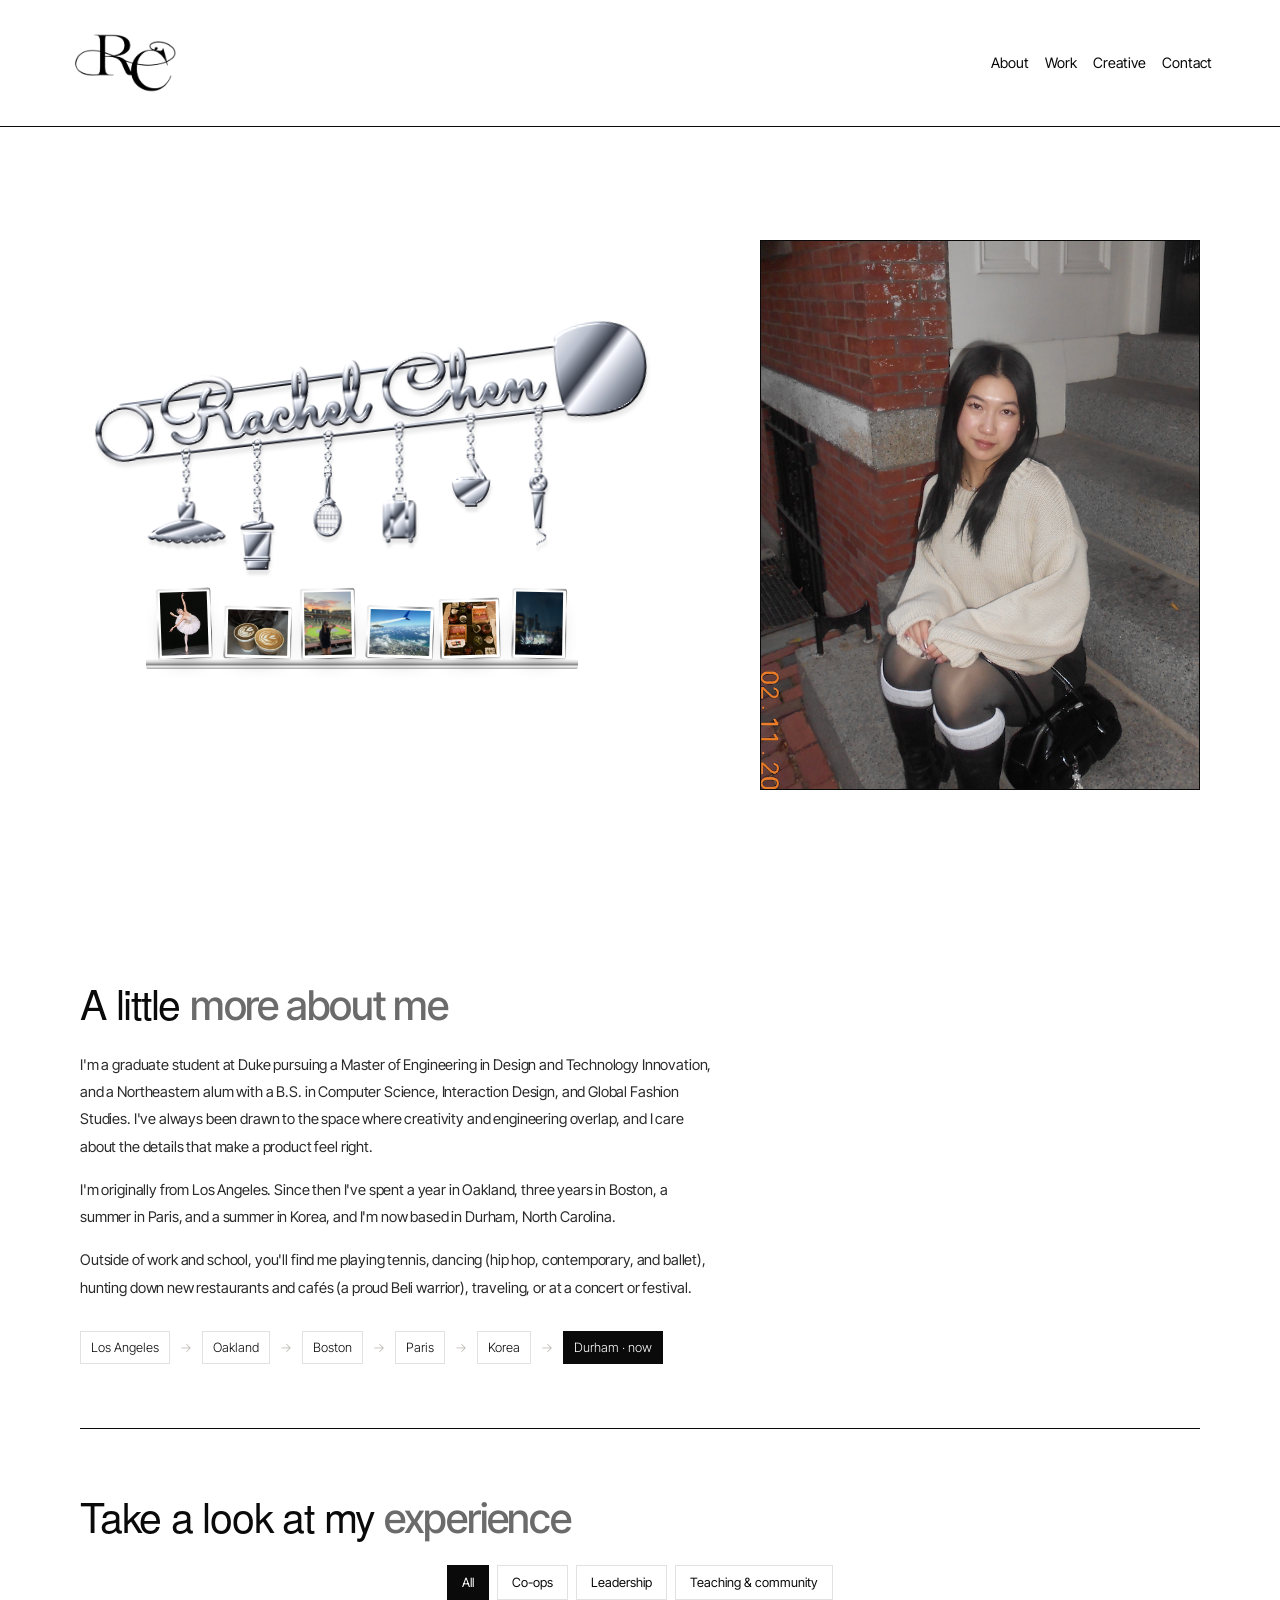
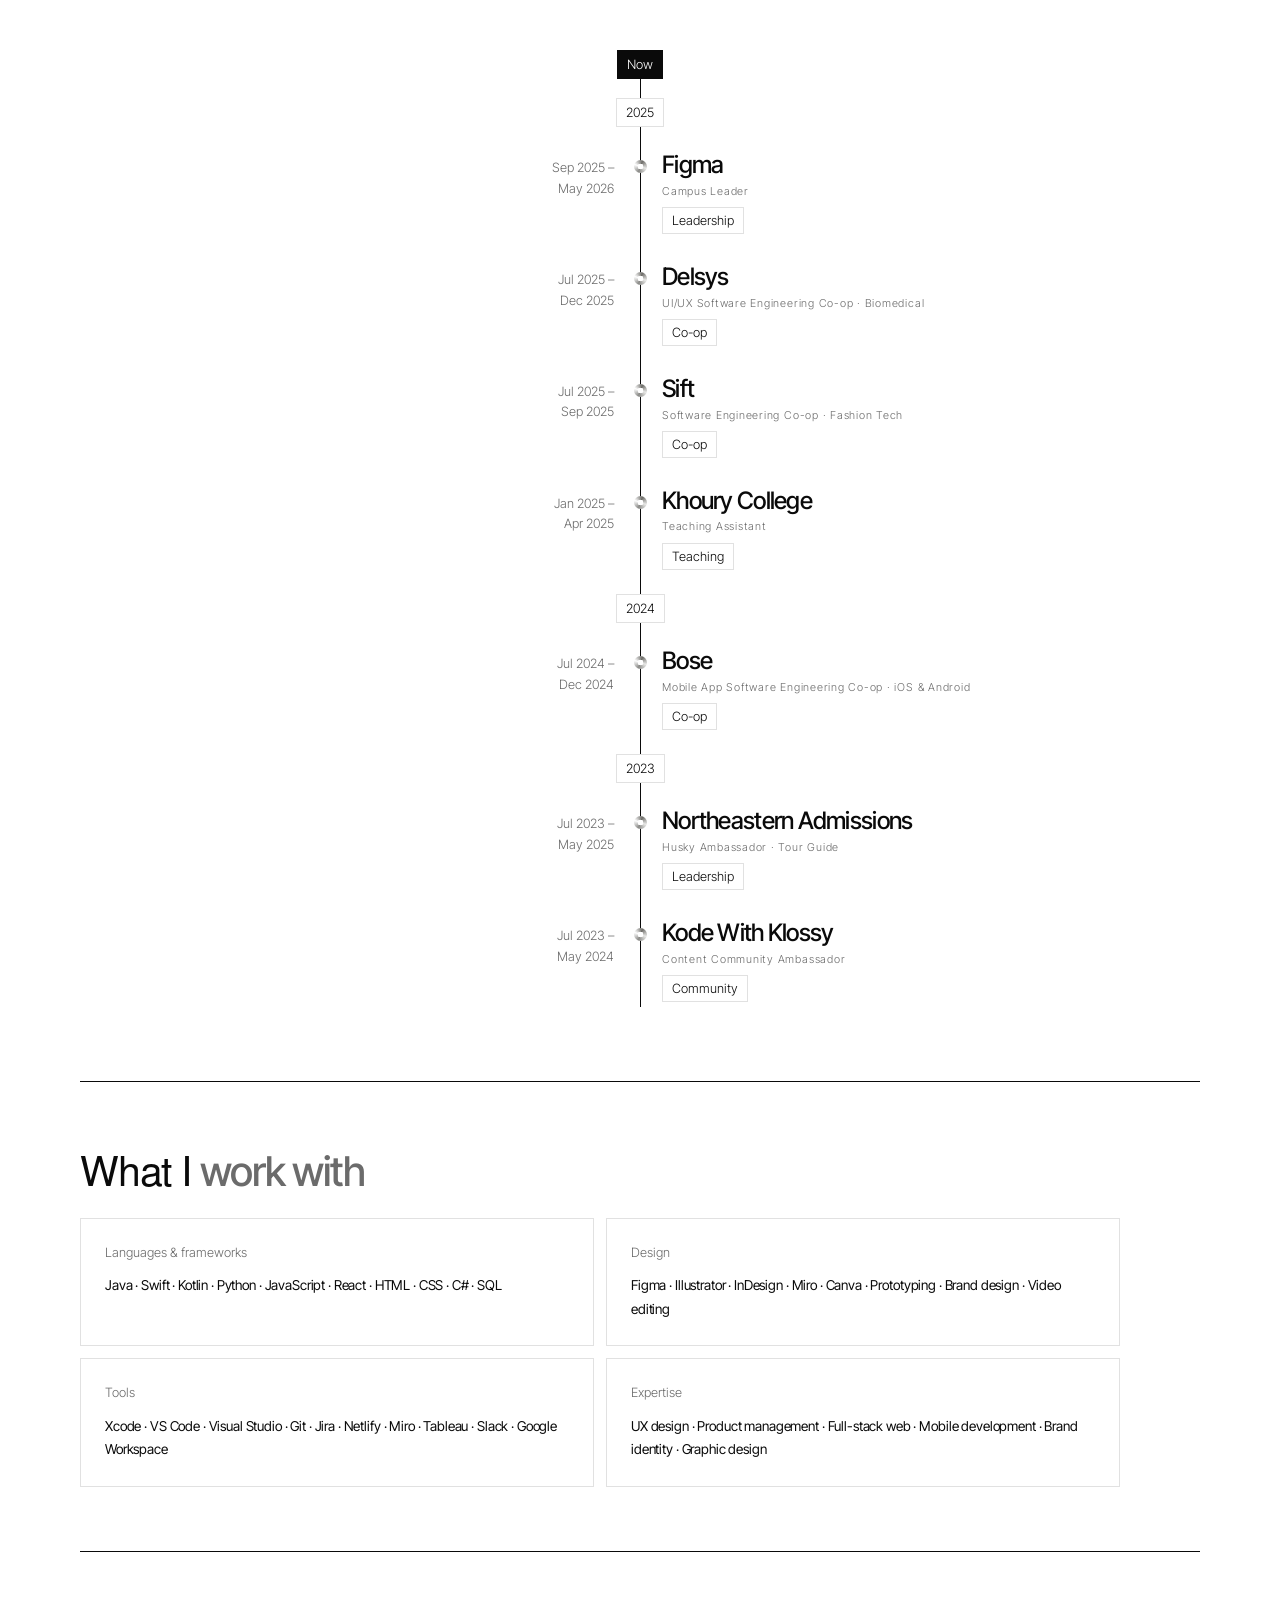
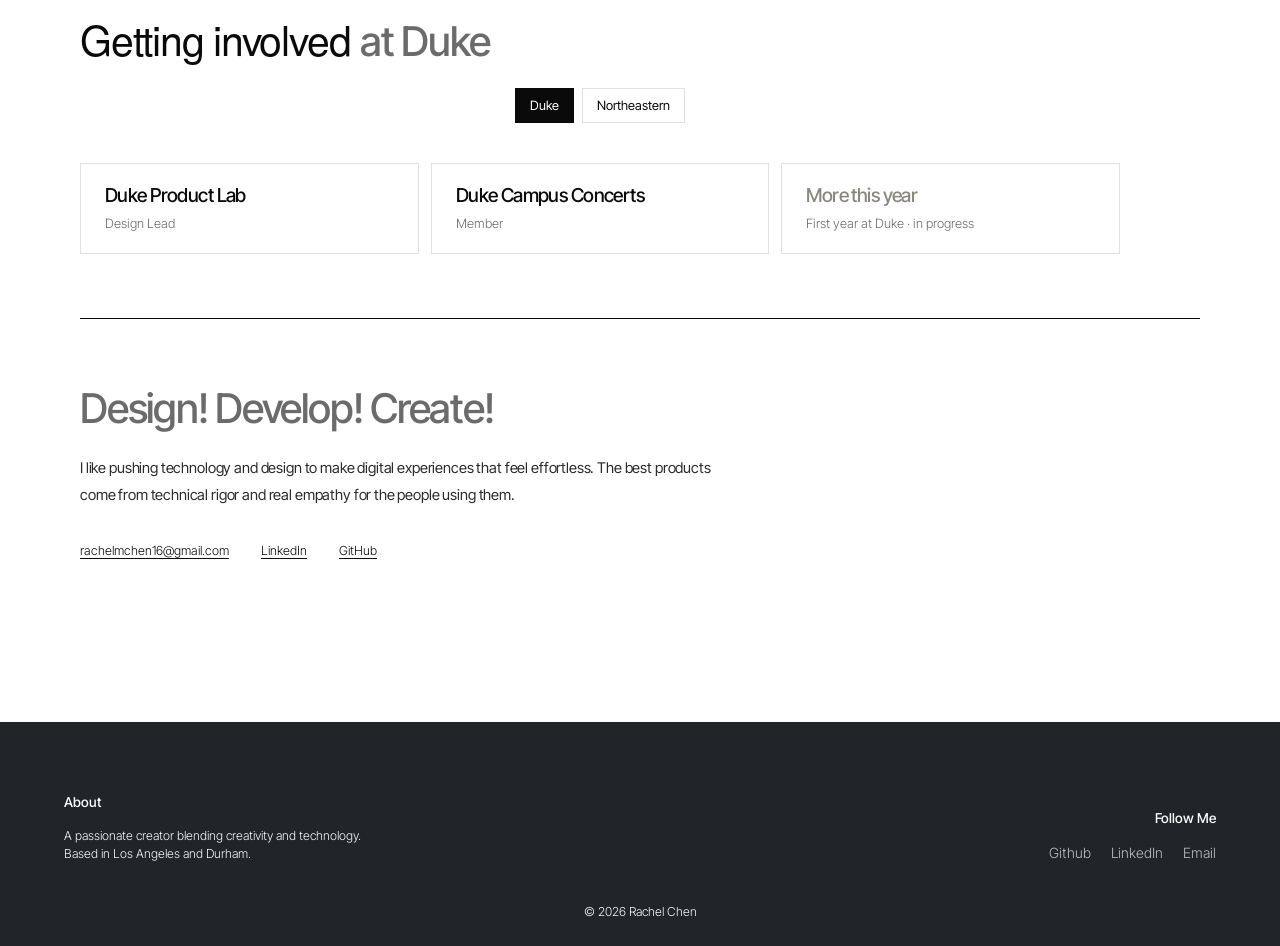
==== commit 63262859: "fixing about" ====
--- a/about.html
+++ b/about.html
@@ -300,10 +300,13 @@
       @media (min-width: 901px) {
         .about-hero {
           align-items: start !important;
-          padding-top: 130px !important;
+          padding-top: 210px !important;
         }
+        /* pin + shelf sit in the middle of the photo's height */
+        .about-hero-left,
         .about-hero-right {
-          padding-top: 40px;
+          align-self: center;
+          padding-top: 0;
         }
       }
       .pin-stage {
@@ -504,6 +507,26 @@
           right: 0;
           transform: none;
         }
+      }
+      /* each photo sits right under its charm (placed by the script below) */
+      .shelf-row.is-placed {
+        display: block;
+        position: relative;
+        max-width: none;
+        padding: 0;
+      }
+      @media (max-width: 900px) {
+        .shelf-empty {
+          font-size: 0 !important;
+        }
+      }
+      .shelf-row.is-placed .shelf-item {
+        position: absolute;
+        bottom: 0;
+        flex: none;
+      }
+      .shelf-ledge {
+        max-width: none !important;
       }
     </style>
   </head>
@@ -1054,7 +1077,7 @@
               <div class="shelf-lift">
                 <div class="shelf-frame">
                   <img
-                    src="assets/about/dance.png"
+                    src="assets/dance.jpeg"
                     alt="Dance"
                     loading="lazy"
                     onerror="this.remove()"
@@ -1072,7 +1095,7 @@
               <div class="shelf-lift">
                 <div class="shelf-frame">
                   <img
-                    src="assets/about/coffee.png"
+                    src="assets/coffeee.jpeg"
                     alt="Iced coffee"
                     loading="lazy"
                     onerror="this.remove()"
@@ -1088,7 +1111,7 @@
               <div class="shelf-lift">
                 <div class="shelf-frame">
                   <img
-                    src="assets/about/tennis.png"
+                    src="assets/tennis.jpeg"
                     alt="Tennis"
                     loading="lazy"
                     onerror="this.remove()"
@@ -1102,7 +1125,7 @@
               <div class="shelf-lift">
                 <div class="shelf-frame">
                   <img
-                    src="assets/about/travel.png"
+                    src="assets/travel.jpeg"
                     alt="Travel"
                     loading="lazy"
                     onerror="this.remove()"
@@ -1120,7 +1143,7 @@
               <div class="shelf-lift">
                 <div class="shelf-frame">
                   <img
-                    src="assets/about/food.png"
+                    src="assets/food.jpeg"
                     alt="Trying new foods"
                     loading="lazy"
                     onerror="this.remove()"
@@ -1136,7 +1159,7 @@
               <div class="shelf-lift">
                 <div class="shelf-frame">
                   <img
-                    src="assets/about/concerts.png"
+                    src="assets/concert.jpeg"
                     alt="Concerts"
                     loading="lazy"
                     onerror="this.remove()"
@@ -1149,7 +1172,6 @@
           </div>
           <div class="shelf-ledge" aria-hidden="true"></div>
         </section>
-        <p class="about-tagline">The parts that make me, me.</p>
       </div>
 
       <div class="about-hero-right">
@@ -1166,9 +1188,7 @@
       <!-- WHO I AM -->
       <section class="about-section" id="who">
         <div class="about-section-content">
-          <h2 class="about-section-title">
-            Where creativity and <em>engineering overlap.</em>
-          </h2>
+          <h2 class="about-section-title">A little <em>more about me</em></h2>
           <div class="about-text">
             <p>
               I'm a graduate student at Duke pursuing a Master of Engineering in
@@ -1206,7 +1226,9 @@
       <!-- EXPERIENCE TIMELINE -->
       <section class="about-section" id="experience">
         <div class="about-section-content">
-          <h2 class="about-section-title">Where I've <em>worked.</em></h2>
+          <h2 class="about-section-title">
+            Take a look at my <em>experience</em>
+          </h2>
 
           <div class="vt" id="timeline">
             <div class="tl-filters" role="group" aria-label="Filter roles">
@@ -1337,7 +1359,7 @@
       <!-- SKILLS -->
       <section class="about-section" id="skills">
         <div class="about-section-content">
-          <h2 class="about-section-title">What I <em>work with.</em></h2>
+          <h2 class="about-section-title">What I <em>work with</em></h2>
           <div class="skills-grid">
             <div class="skill-group">
               <div class="skill-group-label">Languages &amp; frameworks</div>
@@ -1356,7 +1378,8 @@
             <div class="skill-group">
               <div class="skill-group-label">Tools</div>
               <div class="skill-list">
-                Xcode · VS Code · Visual Studio · Git · Jira · Netlify
+                Xcode · VS Code · Visual Studio · Git · Jira · Netlify · Miro ·
+                Tableau · Slack · Google Workspace
               </div>
             </div>
             <div class="skill-group">
@@ -1376,7 +1399,7 @@
       <section class="about-section" id="involvement">
         <div class="about-section-content">
           <h2 class="about-section-title">
-            Getting involved <em id="invTitle">at Duke.</em>
+            Getting involved <em id="invTitle">at Duke</em>
           </h2>
           <div
             class="tl-filters inv-switch"
@@ -1467,7 +1490,7 @@
       <section class="about-section" id="approach">
         <div class="about-section-content">
           <h2 class="about-section-title">
-            <em>Design. Develop. Delight.</em>
+            <em>Design! Develop! Create!</em>
           </h2>
           <div class="about-text">
             <p>
@@ -1875,7 +1898,7 @@
           ".involvement-grid[data-school]",
         );
         const title = document.getElementById("invTitle");
-        const names = { duke: "at Duke.", neu: "at Northeastern." };
+        const names = { duke: "at Duke", neu: "at Northeastern" };
         btns.forEach((btn) =>
           btn.addEventListener("click", () => {
             const s = btn.dataset.school;
@@ -1954,6 +1977,42 @@
           );
           row.classList.toggle("has-lit", e.detail >= 0);
         });
+
+        // line every photo up right under its own charm
+        const stage = document.getElementById("pinStage");
+        const ledge = document.querySelector(".shelf-ledge");
+        const place = () => {
+          if (!window.pinAnchors || !stage) return;
+          const xs = window.pinAnchors();
+          const off =
+            stage.getBoundingClientRect().left -
+            row.getBoundingClientRect().left;
+          const gap = xs.length > 1 ? xs[1] - xs[0] : 100;
+          let tallest = 0,
+            minL = Infinity,
+            maxR = -Infinity;
+          items.forEach((it, i) => {
+            const shape = it.classList.contains("is-wide")
+              ? 0.96
+              : it.classList.contains("is-square")
+                ? 0.86
+                : 0.78;
+            const w = gap * shape;
+            const cx = off + xs[i];
+            it.style.width = w + "px";
+            it.style.left = cx - w / 2 + "px";
+            tallest = Math.max(tallest, it.offsetHeight);
+            minL = Math.min(minL, cx - w / 2);
+            maxR = Math.max(maxR, cx + w / 2);
+          });
+          row.style.height = tallest + "px";
+          ledge.style.marginLeft = minL - 12 + "px";
+          ledge.style.width = maxR - minL + 24 + "px";
+          row.classList.add("is-placed");
+        };
+        window.addEventListener("load", place);
+        window.addEventListener("resize", place);
+        setTimeout(place, 0);
       })();
     </script>
     <!-- chrome pin: physics for the charms -->
@@ -2179,6 +2238,11 @@
           requestAnimationFrame(frame);
         };
         let lastHi = -1;
+        // the shelf lines each photo up under its charm
+        window.pinAnchors = () => {
+          const k = stage.getBoundingClientRect().width / 1000;
+          return charms.map((c) => rot(c.x, BAR_Y, BASE_TILT).x * k);
+        };
         // the shelf calls this so a charm jingles when you hover its photo
         window.pinNudge = (i) => {
           const c = charms[i];
